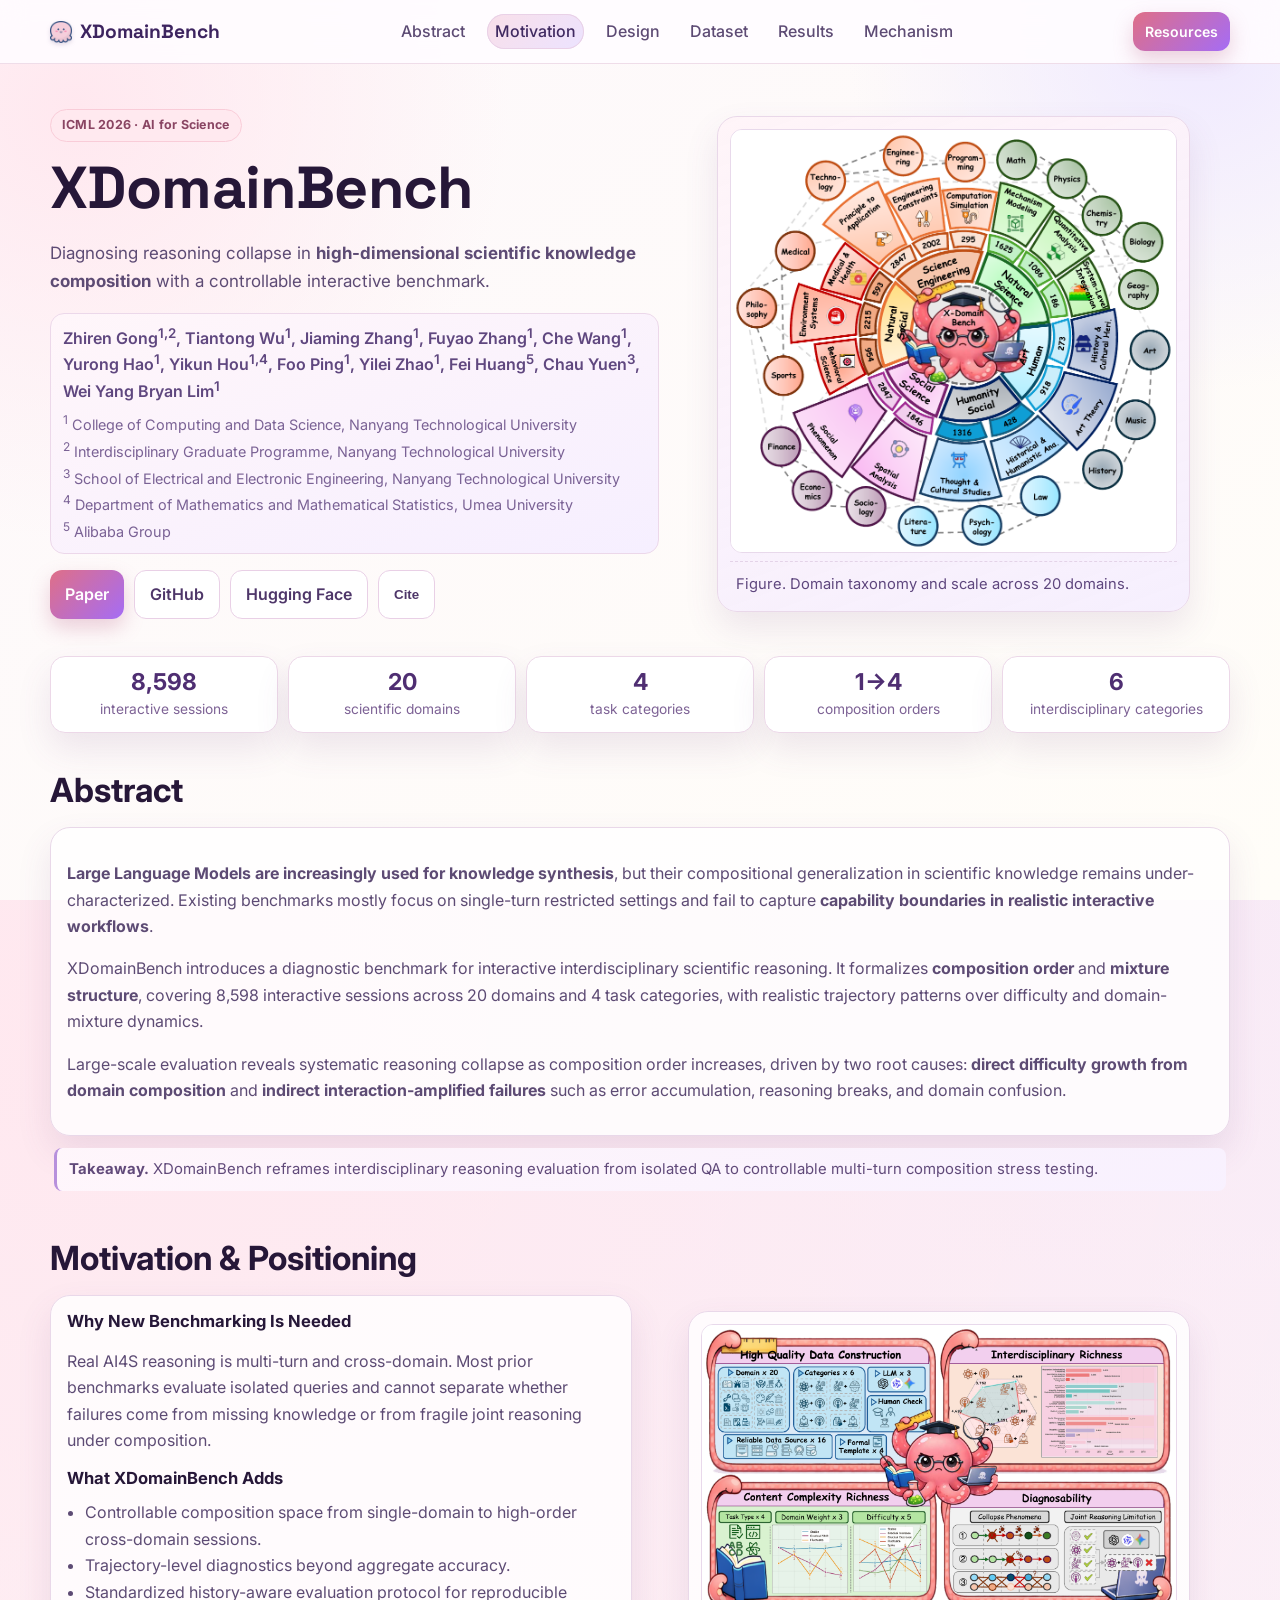
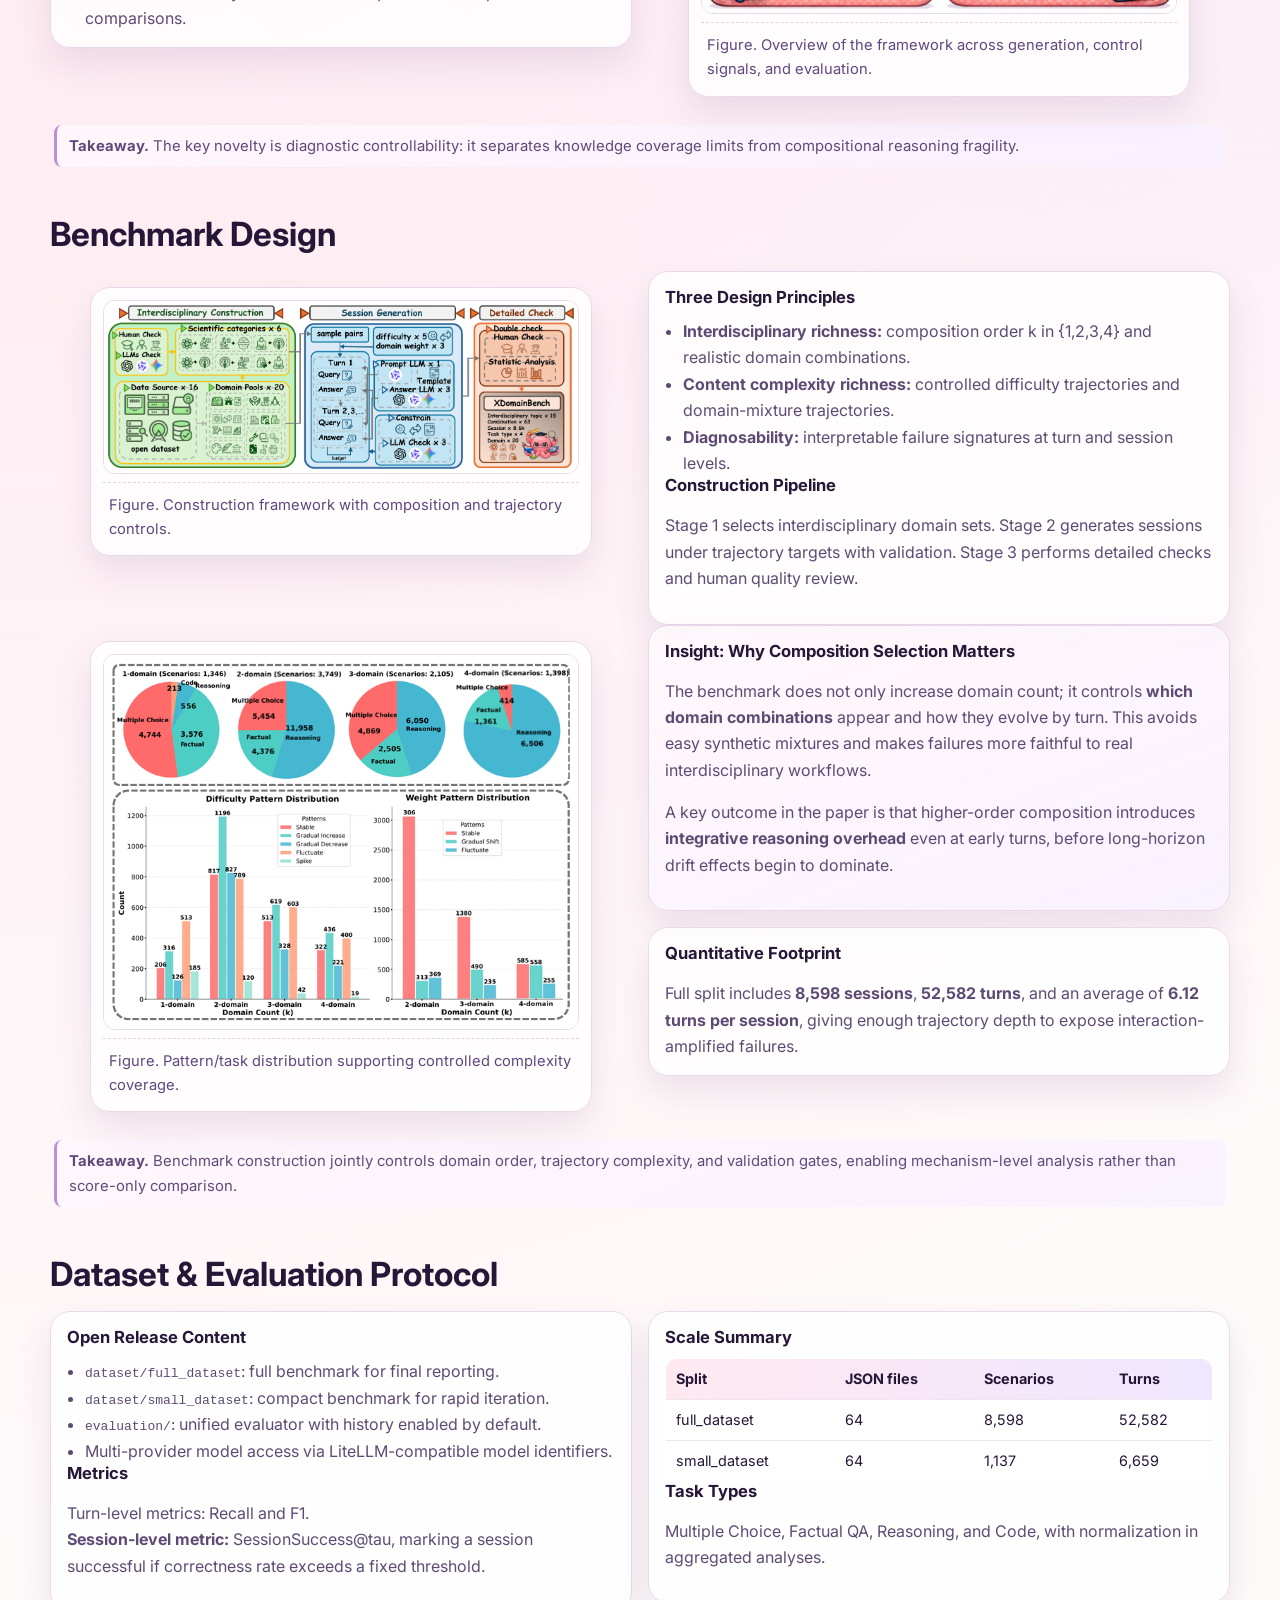
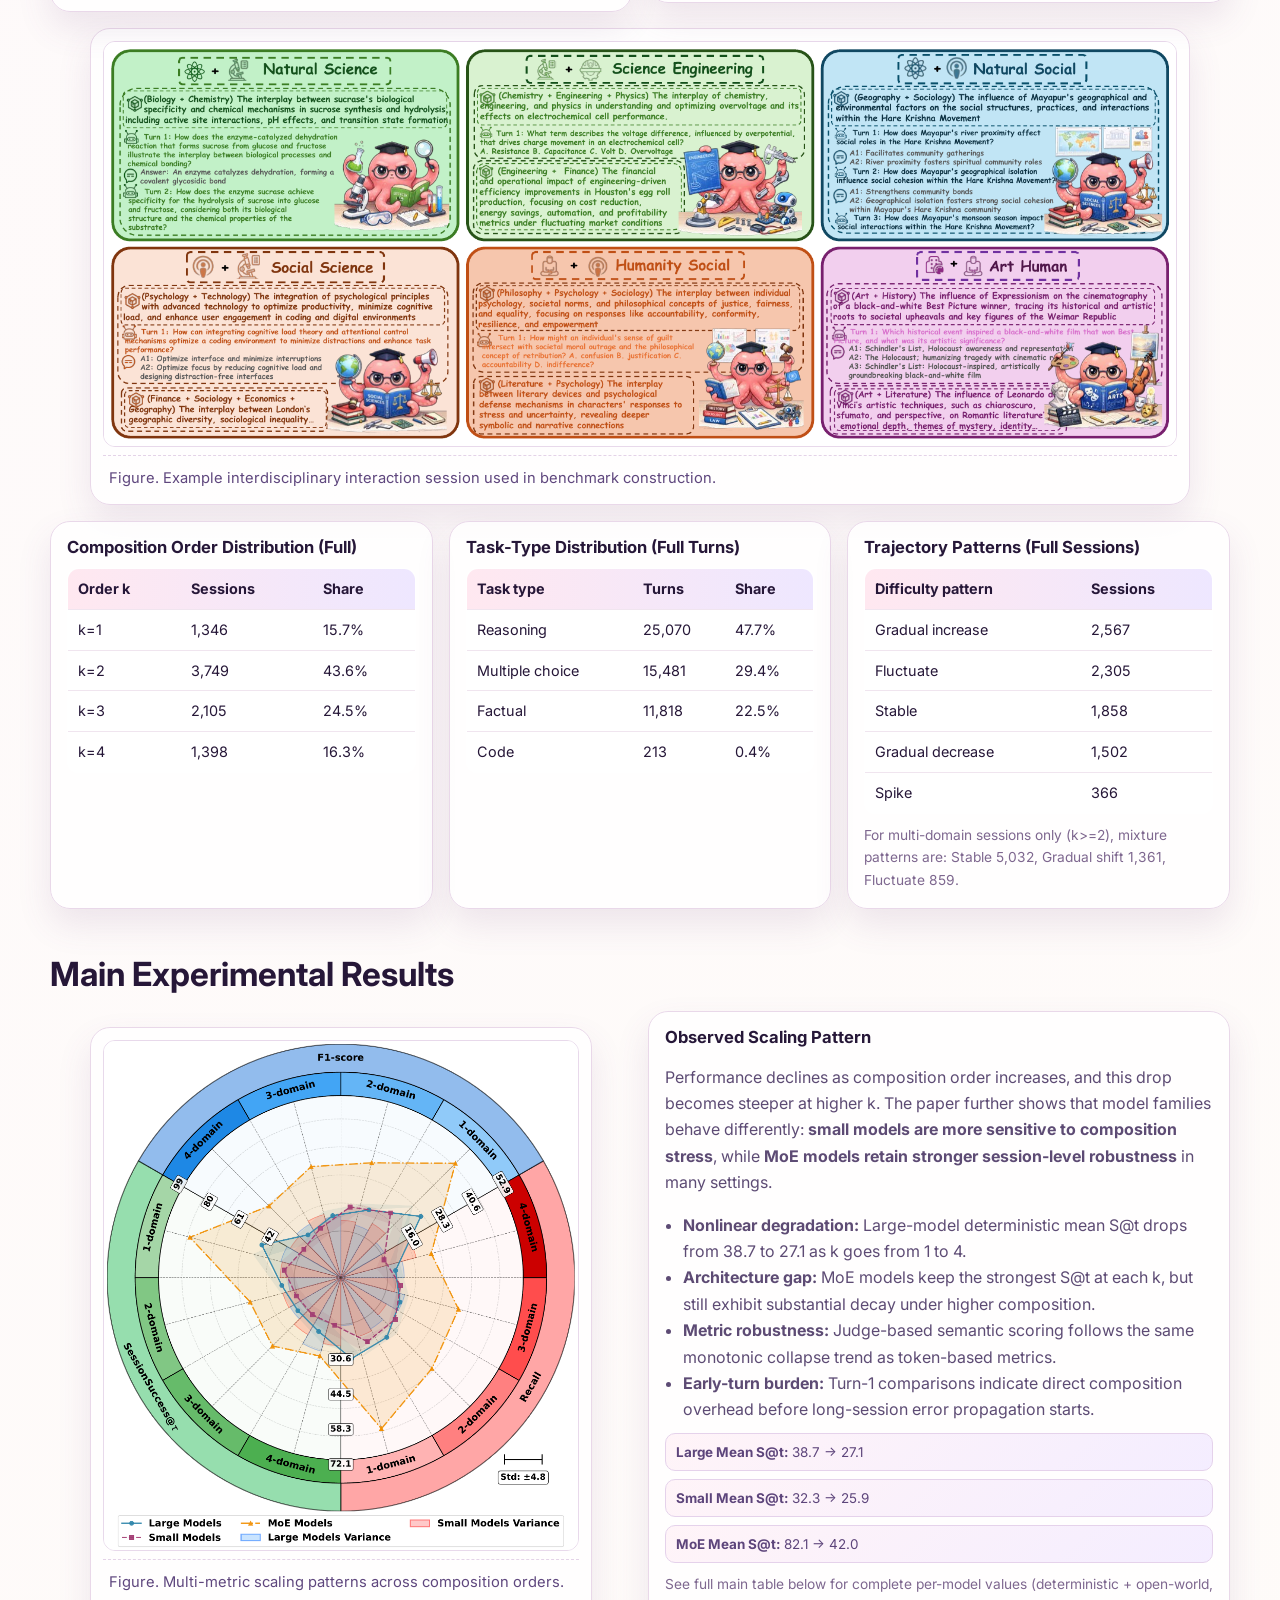
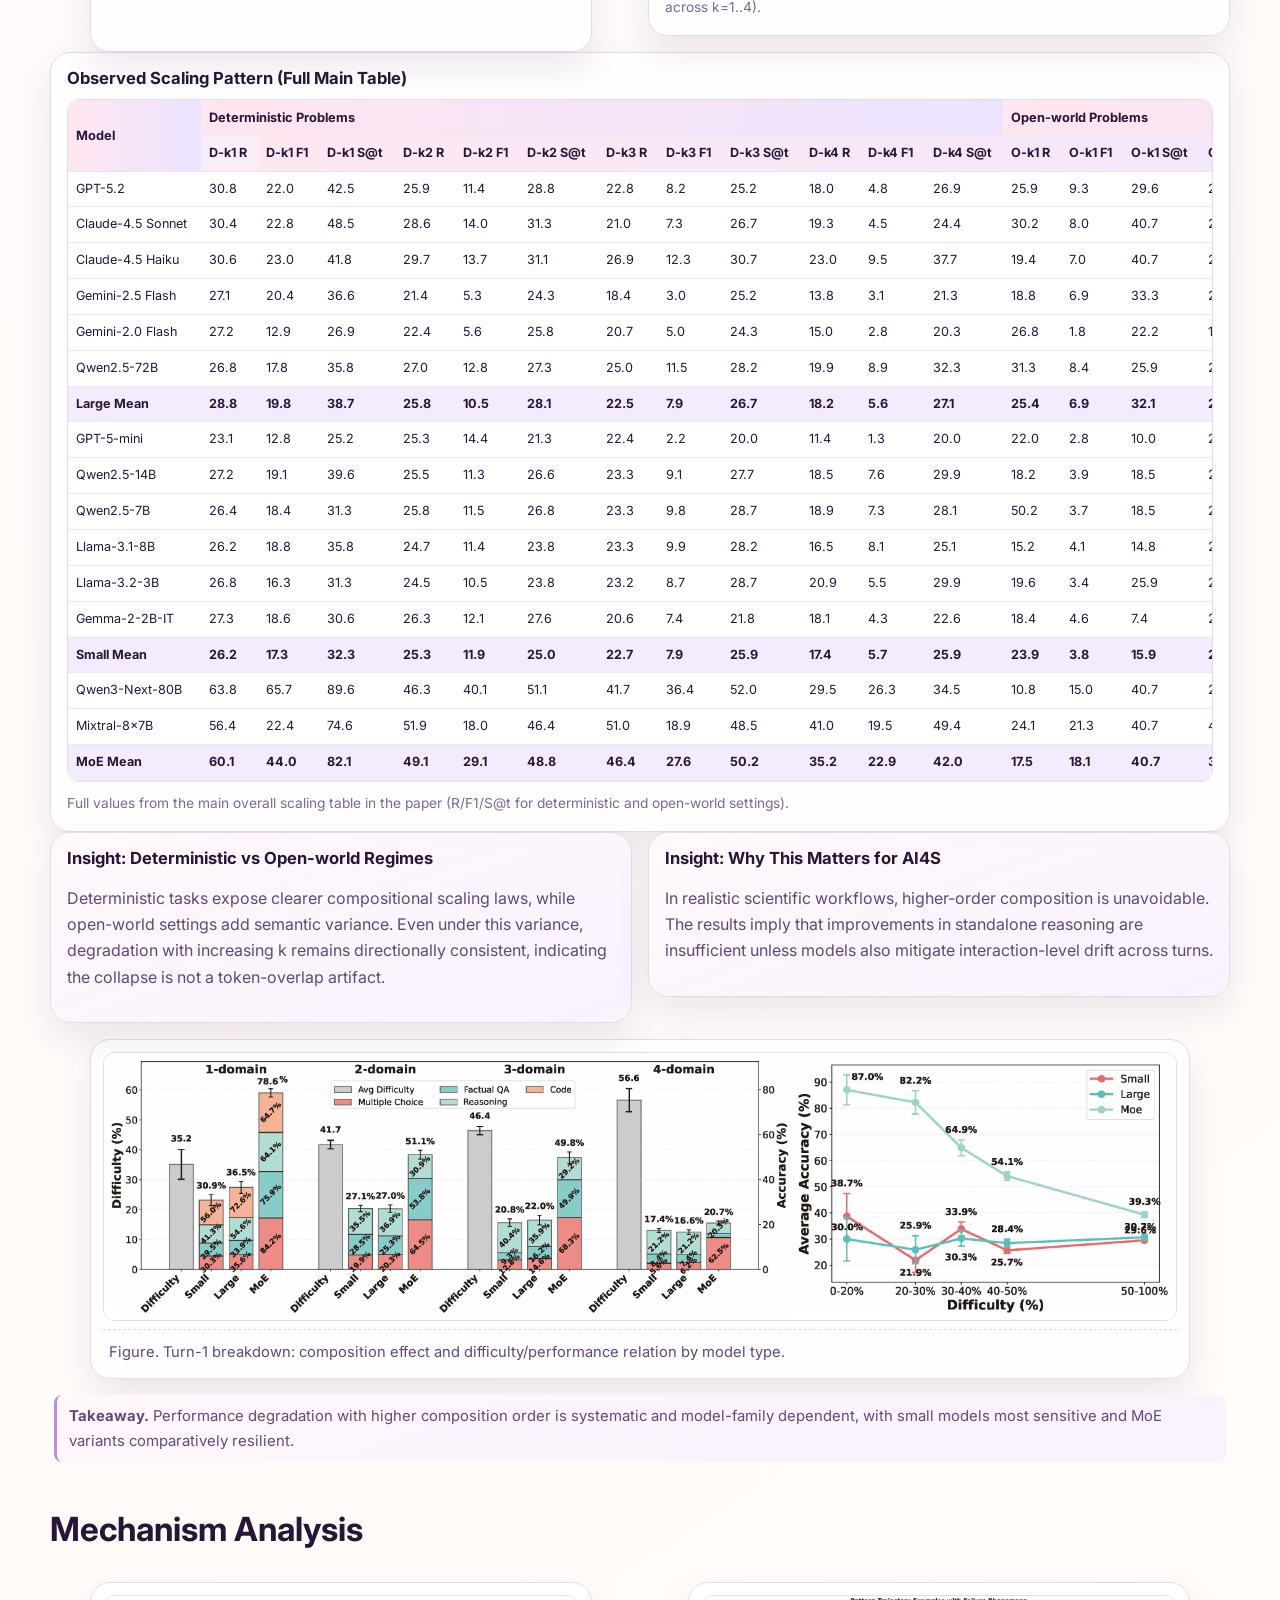
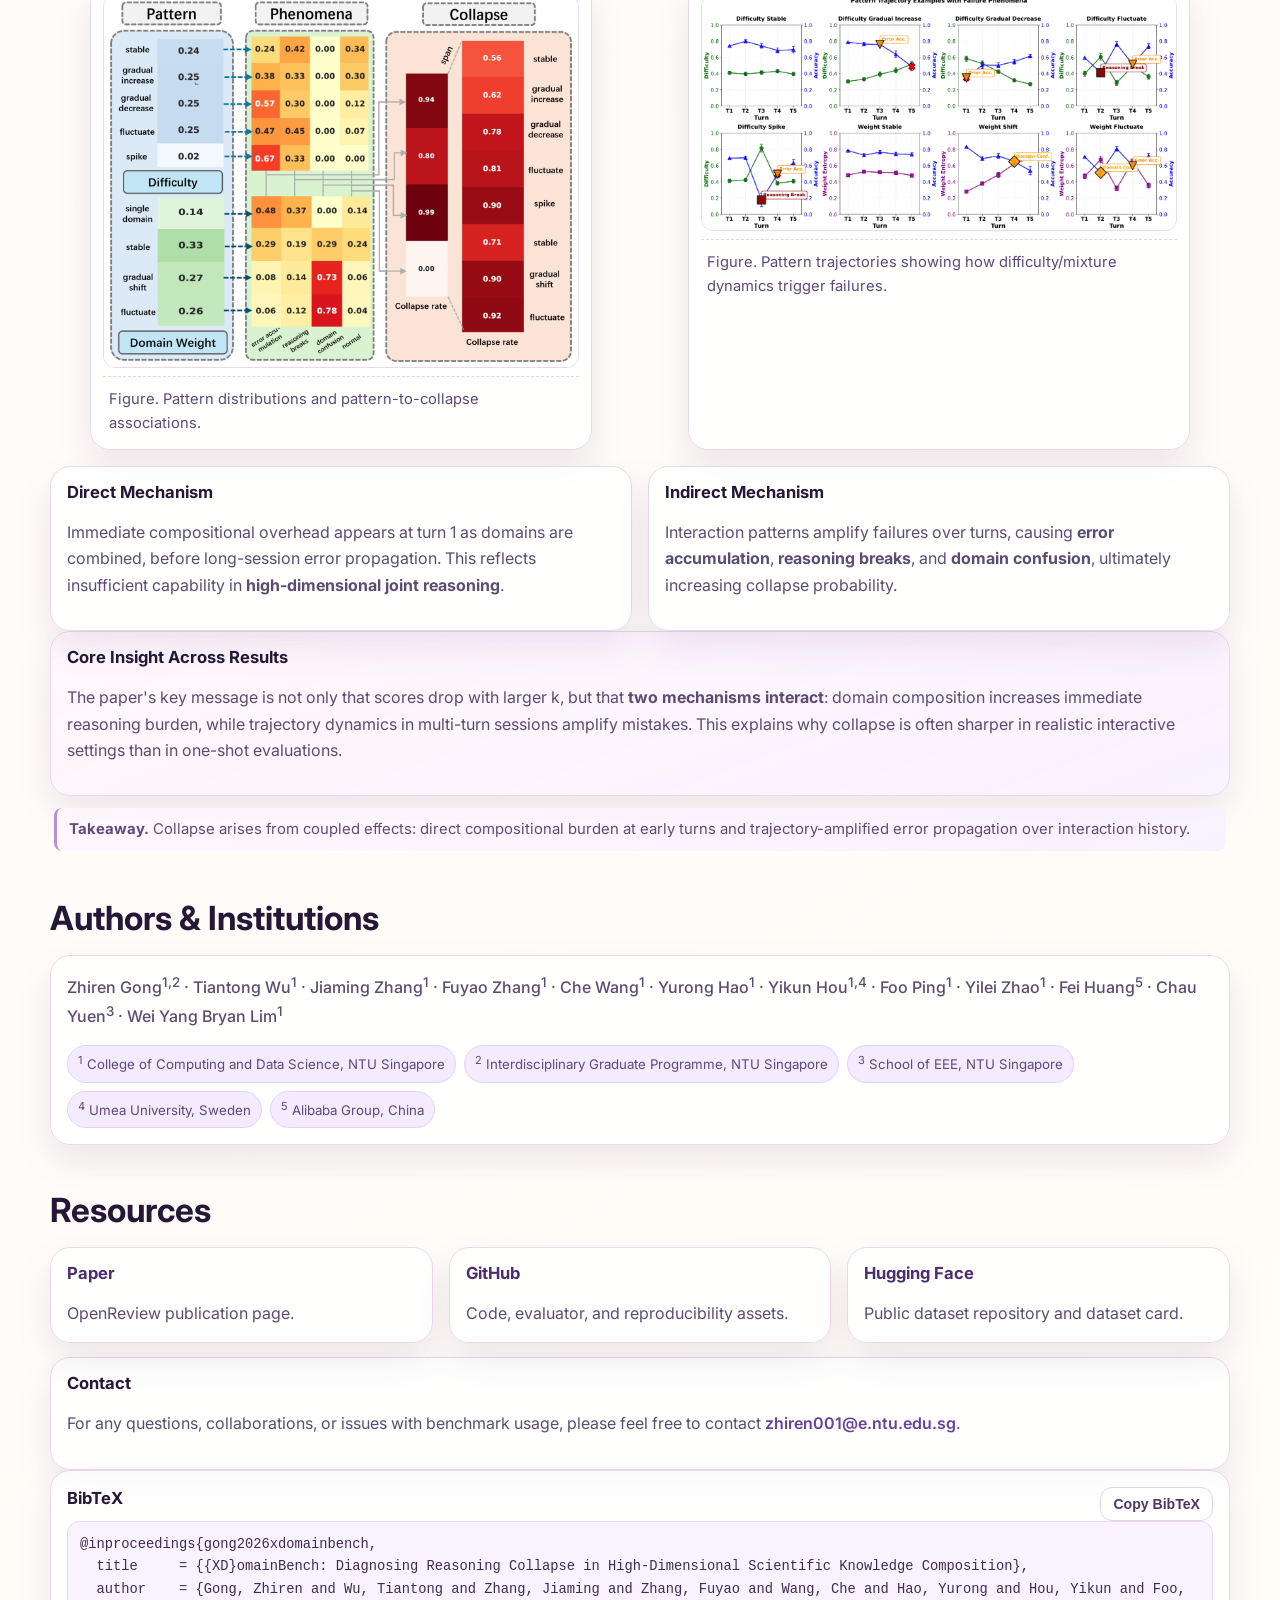
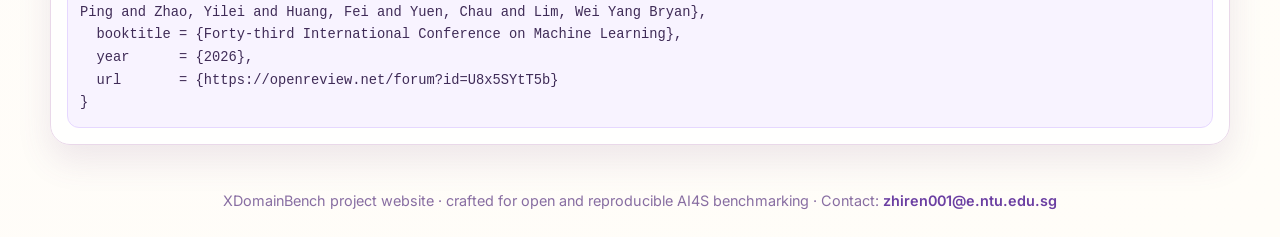
==== index.html @ fd608fe7 "Initial website release" ====
<!doctype html>
<html lang="en">
<head>
  <meta charset="utf-8">
  <meta name="viewport" content="width=device-width, initial-scale=1">
  <title>XDomainBench | ICML 2026 Project</title>
  <meta name="description" content="XDomainBench project website: abstract, benchmark design, dataset, experiments, and mechanism analysis.">
  <link rel="preconnect" href="https://fonts.googleapis.com">
  <link rel="preconnect" href="https://fonts.gstatic.com" crossorigin>
  <link href="https://fonts.googleapis.com/css2?family=Inter:wght@400;500;600;700;800&family=Space+Grotesk:wght@500;600;700&display=swap" rel="stylesheet">
  <link rel="stylesheet" href="./styles.css">
</head>
<body>
  <header class="topbar">
    <div class="container nav">
      <a class="logo" href="#top">
        <img class="logo-icon" src="./assets/章鱼.png" alt="XDomainBench logo">
        <span>XDomainBench</span>
      </a>
      <nav>
        <a href="#abstract">Abstract</a>
        <a href="#motivation">Motivation</a>
        <a href="#design">Design</a>
        <a href="#dataset">Dataset</a>
        <a href="#results">Results</a>
        <a href="#mechanism">Mechanism</a>
      </nav>
      <a class="btn btn-sm" href="#resources">Resources</a>
    </div>
  </header>

  <main id="top">
    <section class="hero container">
      <div class="hero-text">
        <p class="pill">ICML 2026 · AI for Science</p>
        <h1>XDomainBench</h1>
        <p class="subtitle">
          Diagnosing reasoning collapse in <strong>high-dimensional scientific knowledge composition</strong> with a
          controllable interactive benchmark.
        </p>
        <div class="author-hero">
          <p class="author-hero-names">
            Zhiren Gong<sup>1,2</sup>, Tiantong Wu<sup>1</sup>, Jiaming Zhang<sup>1</sup>, Fuyao Zhang<sup>1</sup>, Che Wang<sup>1</sup>, Yurong Hao<sup>1</sup>, Yikun Hou<sup>1,4</sup>,
            Foo Ping<sup>1</sup>, Yilei Zhao<sup>1</sup>, Fei Huang<sup>5</sup>, Chau Yuen<sup>3</sup>, Wei Yang Bryan Lim<sup>1</sup>
          </p>
          <p class="author-hero-affils">
            <span><sup>1</sup> College of Computing and Data Science, Nanyang Technological University</span>
            <span><sup>2</sup> Interdisciplinary Graduate Programme, Nanyang Technological University</span>
            <span><sup>3</sup> School of Electrical and Electronic Engineering, Nanyang Technological University</span>
            <span><sup>4</sup> Department of Mathematics and Mathematical Statistics, Umea University</span>
            <span><sup>5</sup> Alibaba Group</span>
          </p>
        </div>
        <div class="cta">
          <a class="btn" href="https://openreview.net/forum?id=U8x5SYtT5b" target="_blank" rel="noreferrer">Paper</a>
          <a class="btn btn-soft" href="https://github.com/GongZhiren/XDomainBench" target="_blank" rel="noreferrer">GitHub</a>
          <a class="btn btn-soft" href="https://huggingface.co/datasets/ZHIREN001/XDomainBench" target="_blank" rel="noreferrer">Hugging Face</a>
          <button id="copyCiteHero" class="btn btn-soft" type="button">Cite</button>
        </div>
      </div>
      <figure class="hero-visual card figure-card">
        <img src="./assets/indexed/XDomainBench.png" alt="Domain taxonomy and benchmark scale" data-full="./assets/indexed/XDomainBench.png" loading="eager">
        <figcaption>Figure. Domain taxonomy and scale across 20 domains.</figcaption>
      </figure>
    </section>

    <section class="container metric-strip">
      <article><h3>8,598</h3><p>interactive sessions</p></article>
      <article><h3>20</h3><p>scientific domains</p></article>
      <article><h3>4</h3><p>task categories</p></article>
      <article><h3>1→4</h3><p>composition orders</p></article>
      <article><h3>6</h3><p>interdisciplinary categories</p></article>
    </section>

    <section id="abstract" class="container section">
      <h2>Abstract</h2>
      <article class="card">
        <p>
          <strong>Large Language Models are increasingly used for knowledge synthesis</strong>, but their compositional generalization in
          scientific knowledge remains under-characterized. Existing benchmarks mostly focus on single-turn restricted settings
          and fail to capture <strong>capability boundaries in realistic interactive workflows</strong>.
        </p>
        <p>
          XDomainBench introduces a diagnostic benchmark for interactive interdisciplinary scientific reasoning. It formalizes
          <strong>composition order</strong> and <strong>mixture structure</strong>, covering 8,598 interactive sessions across 20 domains and 4 task categories,
          with realistic trajectory patterns over difficulty and domain-mixture dynamics.
        </p>
        <p>
          Large-scale evaluation reveals systematic reasoning collapse as composition order increases, driven by two root causes:
          <strong>direct difficulty growth from domain composition</strong> and <strong>indirect interaction-amplified failures</strong> such as error accumulation,
          reasoning breaks, and domain confusion.
        </p>
      </article>
      <p class="takeaway"><strong>Takeaway.</strong> XDomainBench reframes interdisciplinary reasoning evaluation from isolated QA to controllable multi-turn composition stress testing.</p>
    </section>

    <section id="motivation" class="container section">
      <h2>Motivation & Positioning</h2>
      <div class="story-grid">
        <article class="card">
          <h3>Why New Benchmarking Is Needed</h3>
          <p>
            Real AI4S reasoning is multi-turn and cross-domain. Most prior benchmarks evaluate isolated queries and cannot
            separate whether failures come from missing knowledge or from fragile joint reasoning under composition.
          </p>
          <h3>What XDomainBench Adds</h3>
          <ul>
            <li>Controllable composition space from single-domain to high-order cross-domain sessions.</li>
            <li>Trajectory-level diagnostics beyond aggregate accuracy.</li>
            <li>Standardized history-aware evaluation protocol for reproducible comparisons.</li>
          </ul>
        </article>
        <figure class="card figure-card">
          <img src="./assets/indexed/overview.png" alt="Overview of the XDomainBench framework" data-full="./assets/indexed/overview.png" loading="lazy">
          <figcaption>Figure. Overview of the framework across generation, control signals, and evaluation.</figcaption>
        </figure>
      </div>
      <p class="takeaway"><strong>Takeaway.</strong> The key novelty is diagnostic controllability: it separates knowledge coverage limits from compositional reasoning fragility.</p>
    </section>

    <section id="design" class="container section">
      <h2>Benchmark Design</h2>
      <div class="story-grid">
        <figure class="card figure-card">
          <img src="./assets/indexed/bench_design.png" alt="Design framework of XDomainBench" data-full="./assets/indexed/bench_design.png" loading="lazy">
          <figcaption>Figure. Construction framework with composition and trajectory controls.</figcaption>
        </figure>
        <article class="card">
          <h3>Three Design Principles</h3>
          <ul>
            <li><strong>Interdisciplinary richness:</strong> composition order k in {1,2,3,4} and realistic domain combinations.</li>
            <li><strong>Content complexity richness:</strong> controlled difficulty trajectories and domain-mixture trajectories.</li>
            <li><strong>Diagnosability:</strong> interpretable failure signatures at turn and session levels.</li>
          </ul>
          <h3>Construction Pipeline</h3>
          <p>
            Stage 1 selects interdisciplinary domain sets. Stage 2 generates sessions under trajectory targets with validation.
            Stage 3 performs detailed checks and human quality review.
          </p>
        </article>
      </div>

      <div class="story-grid">
        <figure class="card figure-card">
          <img src="./assets/indexed/distribution.png" alt="Distribution of patterns and task types" data-full="./assets/indexed/distribution.png" loading="lazy">
          <figcaption>Figure. Pattern/task distribution supporting controlled complexity coverage.</figcaption>
        </figure>
        <div class="stack-col">
          <article class="card insight-card">
            <h3>Insight: Why Composition Selection Matters</h3>
            <p>
              The benchmark does not only increase domain count; it controls <strong>which domain combinations</strong> appear and how they evolve by turn.
              This avoids easy synthetic mixtures and makes failures more faithful to real interdisciplinary workflows.
            </p>
            <p>
              A key outcome in the paper is that higher-order composition introduces <strong>integrative reasoning overhead</strong> even at early turns,
              before long-horizon drift effects begin to dominate.
            </p>
          </article>
          <article class="card compact-insight">
            <h3>Quantitative Footprint</h3>
            <p>
              Full split includes <strong>8,598 sessions</strong>, <strong>52,582 turns</strong>, and an average of <strong>6.12 turns per session</strong>,
              giving enough trajectory depth to expose interaction-amplified failures.
            </p>
          </article>
        </div>
      </div>
      <p class="takeaway"><strong>Takeaway.</strong> Benchmark construction jointly controls domain order, trajectory complexity, and validation gates, enabling mechanism-level analysis rather than score-only comparison.</p>
    </section>

    <section id="dataset" class="container section">
      <h2>Dataset & Evaluation Protocol</h2>
      <div class="grid2">
        <article class="card">
          <h3>Open Release Content</h3>
          <ul>
            <li><code>dataset/full_dataset</code>: full benchmark for final reporting.</li>
            <li><code>dataset/small_dataset</code>: compact benchmark for rapid iteration.</li>
            <li><code>evaluation/</code>: unified evaluator with history enabled by default.</li>
            <li>Multi-provider model access via LiteLLM-compatible model identifiers.</li>
          </ul>
          <h3>Metrics</h3>
          <p>
            Turn-level metrics: Recall and F1.<br>
            <strong>Session-level metric:</strong> SessionSuccess@tau, marking a session successful if
            correctness rate exceeds a fixed threshold.
          </p>
        </article>
        <article class="card">
          <h3>Scale Summary</h3>
          <table>
            <thead>
              <tr><th>Split</th><th>JSON files</th><th>Scenarios</th><th>Turns</th></tr>
            </thead>
            <tbody>
              <tr><td>full_dataset</td><td>64</td><td>8,598</td><td>52,582</td></tr>
              <tr><td>small_dataset</td><td>64</td><td>1,137</td><td>6,659</td></tr>
            </tbody>
          </table>
          <h3>Task Types</h3>
          <p>Multiple Choice, Factual QA, Reasoning, and Code, with normalization in aggregated analyses.</p>
        </article>
      </div>

      <figure class="card figure-card figure-wide">
        <img src="./assets/indexed/example.png" alt="Example multi-turn session" data-full="./assets/indexed/example.png" loading="lazy">
        <figcaption>Figure. Example interdisciplinary interaction session used in benchmark construction.</figcaption>
      </figure>

      <div class="grid3 dataset-stats-grid">
        <article class="card">
          <h3>Composition Order Distribution (Full)</h3>
          <table>
            <thead><tr><th>Order k</th><th>Sessions</th><th>Share</th></tr></thead>
            <tbody>
              <tr><td>k=1</td><td>1,346</td><td>15.7%</td></tr>
              <tr><td>k=2</td><td>3,749</td><td>43.6%</td></tr>
              <tr><td>k=3</td><td>2,105</td><td>24.5%</td></tr>
              <tr><td>k=4</td><td>1,398</td><td>16.3%</td></tr>
            </tbody>
          </table>
        </article>

        <article class="card">
          <h3>Task-Type Distribution (Full Turns)</h3>
          <table>
            <thead><tr><th>Task type</th><th>Turns</th><th>Share</th></tr></thead>
            <tbody>
              <tr><td>Reasoning</td><td>25,070</td><td>47.7%</td></tr>
              <tr><td>Multiple choice</td><td>15,481</td><td>29.4%</td></tr>
              <tr><td>Factual</td><td>11,818</td><td>22.5%</td></tr>
              <tr><td>Code</td><td>213</td><td>0.4%</td></tr>
            </tbody>
          </table>
        </article>

        <article class="card">
          <h3>Trajectory Patterns (Full Sessions)</h3>
          <table>
            <thead><tr><th>Difficulty pattern</th><th>Sessions</th></tr></thead>
            <tbody>
              <tr><td>Gradual increase</td><td>2,567</td></tr>
              <tr><td>Fluctuate</td><td>2,305</td></tr>
              <tr><td>Stable</td><td>1,858</td></tr>
              <tr><td>Gradual decrease</td><td>1,502</td></tr>
              <tr><td>Spike</td><td>366</td></tr>
            </tbody>
          </table>
          <p class="note">For multi-domain sessions only (k>=2), mixture patterns are: Stable 5,032, Gradual shift 1,361, Fluctuate 859.</p>
        </article>
      </div>
    </section>

    <section id="results" class="container section">
      <h2>Main Experimental Results</h2>
      <div class="grid2 results-top">
        <figure class="card figure-card figure-compact">
          <img src="./assets/indexed/radar_scaling.png" alt="Multi-metric scaling across composition orders" data-full="./assets/indexed/radar_scaling.png" loading="lazy">
          <figcaption>Figure. Multi-metric scaling patterns across composition orders.</figcaption>
        </figure>
        <article class="card">
          <h3>Observed Scaling Pattern</h3>
          <p>
            Performance declines as composition order increases, and this drop becomes steeper at higher k.
            The paper further shows that model families behave differently: <strong>small models are more sensitive to composition stress</strong>,
            while <strong>MoE models retain stronger session-level robustness</strong> in many settings.
          </p>
          <ul>
            <li><strong>Nonlinear degradation:</strong> Large-model deterministic mean S@t drops from 38.7 to 27.1 as k goes from 1 to 4.</li>
            <li><strong>Architecture gap:</strong> MoE models keep the strongest S@t at each k, but still exhibit substantial decay under higher composition.</li>
            <li><strong>Metric robustness:</strong> Judge-based semantic scoring follows the same monotonic collapse trend as token-based metrics.</li>
            <li><strong>Early-turn burden:</strong> Turn-1 comparisons indicate direct composition overhead before long-session error propagation starts.</li>
          </ul>
          <div class="insight-band">
            <span><strong>Large Mean S@t:</strong> 38.7 → 27.1</span>
            <span><strong>Small Mean S@t:</strong> 32.3 → 25.9</span>
            <span><strong>MoE Mean S@t:</strong> 82.1 → 42.0</span>
          </div>
          <p class="note">See full main table below for complete per-model values (deterministic + open-world, across k=1..4).</p>
        </article>
      </div>

      <article class="card full-width-table-card">
        <h3>Observed Scaling Pattern (Full Main Table)</h3>
        <div class="table-scroll">
          <table class="wide-table">
            <thead>
              <tr>
                <th rowspan="2">Model</th>
                <th colspan="12">Deterministic Problems</th>
                <th colspan="12">Open-world Problems</th>
              </tr>
              <tr>
                <th>D-k1 R</th><th>D-k1 F1</th><th>D-k1 S@t</th>
                <th>D-k2 R</th><th>D-k2 F1</th><th>D-k2 S@t</th>
                <th>D-k3 R</th><th>D-k3 F1</th><th>D-k3 S@t</th>
                <th>D-k4 R</th><th>D-k4 F1</th><th>D-k4 S@t</th>
                <th>O-k1 R</th><th>O-k1 F1</th><th>O-k1 S@t</th>
                <th>O-k2 R</th><th>O-k2 F1</th><th>O-k2 S@t</th>
                <th>O-k3 R</th><th>O-k3 F1</th><th>O-k3 S@t</th>
                <th>O-k4 R</th><th>O-k4 F1</th><th>O-k4 S@t</th>
              </tr>
            </thead>
            <tbody>
              <tr><td>GPT-5.2</td><td>30.8</td><td>22.0</td><td>42.5</td><td>25.9</td><td>11.4</td><td>28.8</td><td>22.8</td><td>8.2</td><td>25.2</td><td>18.0</td><td>4.8</td><td>26.9</td><td>25.9</td><td>9.3</td><td>29.6</td><td>21.7</td><td>7.0</td><td>28.2</td><td>28.0</td><td>5.8</td><td>21.4</td><td>13.0</td><td>5.8</td><td>35.3</td></tr>
              <tr><td>Claude-4.5 Sonnet</td><td>30.4</td><td>22.8</td><td>48.5</td><td>28.6</td><td>14.0</td><td>31.3</td><td>21.0</td><td>7.3</td><td>26.7</td><td>19.3</td><td>4.5</td><td>24.4</td><td>30.2</td><td>8.0</td><td>40.7</td><td>23.4</td><td>10.3</td><td>21.4</td><td>13.5</td><td>5.5</td><td>21.4</td><td>13.3</td><td>4.0</td><td>14.7</td></tr>
              <tr><td>Claude-4.5 Haiku</td><td>30.6</td><td>23.0</td><td>41.8</td><td>29.7</td><td>13.7</td><td>31.1</td><td>26.9</td><td>12.3</td><td>30.7</td><td>23.0</td><td>9.5</td><td>37.7</td><td>19.4</td><td>7.0</td><td>40.7</td><td>22.4</td><td>11.0</td><td>21.4</td><td>32.6</td><td>13.8</td><td>23.2</td><td>19.1</td><td>11.5</td><td>35.3</td></tr>
              <tr><td>Gemini-2.5 Flash</td><td>27.1</td><td>20.4</td><td>36.6</td><td>21.4</td><td>5.3</td><td>24.3</td><td>18.4</td><td>3.0</td><td>25.2</td><td>13.8</td><td>3.1</td><td>21.3</td><td>18.8</td><td>6.9</td><td>33.3</td><td>22.1</td><td>4.1</td><td>34.2</td><td>13.5</td><td>3.3</td><td>21.4</td><td>12.4</td><td>3.7</td><td>34.5</td></tr>
              <tr><td>Gemini-2.0 Flash</td><td>27.2</td><td>12.9</td><td>26.9</td><td>22.4</td><td>5.6</td><td>25.8</td><td>20.7</td><td>5.0</td><td>24.3</td><td>15.0</td><td>2.8</td><td>20.3</td><td>26.8</td><td>1.8</td><td>22.2</td><td>16.2</td><td>2.8</td><td>24.8</td><td>12.6</td><td>4.6</td><td>16.1</td><td>11.9</td><td>2.3</td><td>15.4</td></tr>
              <tr><td>Qwen2.5-72B</td><td>26.8</td><td>17.8</td><td>35.8</td><td>27.0</td><td>12.8</td><td>27.3</td><td>25.0</td><td>11.5</td><td>28.2</td><td>19.9</td><td>8.9</td><td>32.3</td><td>31.3</td><td>8.4</td><td>25.9</td><td>21.9</td><td>11.2</td><td>20.5</td><td>16.1</td><td>10.2</td><td>21.4</td><td>13.2</td><td>10.3</td><td>32.4</td></tr>
              <tr class="mean-row"><td>Large Mean</td><td>28.8</td><td>19.8</td><td>38.7</td><td>25.8</td><td>10.5</td><td>28.1</td><td>22.5</td><td>7.9</td><td>26.7</td><td>18.2</td><td>5.6</td><td>27.1</td><td>25.4</td><td>6.9</td><td>32.1</td><td>21.3</td><td>7.7</td><td>25.1</td><td>19.4</td><td>7.2</td><td>20.8</td><td>13.8</td><td>6.3</td><td>27.9</td></tr>
              <tr><td>GPT-5-mini</td><td>23.1</td><td>12.8</td><td>25.2</td><td>25.3</td><td>14.4</td><td>21.3</td><td>22.4</td><td>2.2</td><td>20.0</td><td>11.4</td><td>1.3</td><td>20.0</td><td>22.0</td><td>2.8</td><td>10.0</td><td>23.1</td><td>3.4</td><td>20.0</td><td>3.2</td><td>3.3</td><td>10.0</td><td>3.2</td><td>3.3</td><td>10.0</td></tr>
              <tr><td>Qwen2.5-14B</td><td>27.2</td><td>19.1</td><td>39.6</td><td>25.5</td><td>11.3</td><td>26.6</td><td>23.3</td><td>9.1</td><td>27.7</td><td>18.5</td><td>7.6</td><td>29.9</td><td>18.2</td><td>3.9</td><td>18.5</td><td>27.1</td><td>10.4</td><td>25.6</td><td>28.1</td><td>9.3</td><td>10.7</td><td>11.6</td><td>7.5</td><td>20.6</td></tr>
              <tr><td>Qwen2.5-7B</td><td>26.4</td><td>18.4</td><td>31.3</td><td>25.8</td><td>11.5</td><td>26.8</td><td>23.3</td><td>9.8</td><td>28.7</td><td>18.9</td><td>7.3</td><td>28.1</td><td>50.2</td><td>3.7</td><td>18.5</td><td>22.6</td><td>8.6</td><td>23.9</td><td>11.1</td><td>7.6</td><td>8.9</td><td>14.5</td><td>6.8</td><td>17.6</td></tr>
              <tr><td>Llama-3.1-8B</td><td>26.2</td><td>18.8</td><td>35.8</td><td>24.7</td><td>11.4</td><td>23.8</td><td>23.3</td><td>9.9</td><td>28.2</td><td>16.5</td><td>8.1</td><td>25.1</td><td>15.2</td><td>4.1</td><td>14.8</td><td>23.9</td><td>9.8</td><td>29.9</td><td>28.9</td><td>10.3</td><td>17.9</td><td>19.0</td><td>7.9</td><td>29.4</td></tr>
              <tr><td>Llama-3.2-3B</td><td>26.8</td><td>16.3</td><td>31.3</td><td>24.5</td><td>10.5</td><td>23.8</td><td>23.2</td><td>8.7</td><td>28.7</td><td>20.9</td><td>5.5</td><td>29.9</td><td>19.6</td><td>3.4</td><td>25.9</td><td>22.8</td><td>8.9</td><td>25.6</td><td>47.1</td><td>6.9</td><td>23.2</td><td>14.3</td><td>5.1</td><td>26.5</td></tr>
              <tr><td>Gemma-2-2B-IT</td><td>27.3</td><td>18.6</td><td>30.6</td><td>26.3</td><td>12.1</td><td>27.6</td><td>20.6</td><td>7.4</td><td>21.8</td><td>18.1</td><td>4.3</td><td>22.6</td><td>18.4</td><td>4.6</td><td>7.4</td><td>20.7</td><td>8.5</td><td>18.8</td><td>45.0</td><td>7.4</td><td>17.9</td><td>9.5</td><td>2.8</td><td>17.6</td></tr>
              <tr class="mean-row"><td>Small Mean</td><td>26.2</td><td>17.3</td><td>32.3</td><td>25.3</td><td>11.9</td><td>25.0</td><td>22.7</td><td>7.9</td><td>25.9</td><td>17.4</td><td>5.7</td><td>25.9</td><td>23.9</td><td>3.8</td><td>15.9</td><td>23.4</td><td>8.3</td><td>24.0</td><td>27.2</td><td>7.5</td><td>14.8</td><td>12.0</td><td>5.6</td><td>20.3</td></tr>
              <tr><td>Qwen3-Next-80B</td><td>63.8</td><td>65.7</td><td>89.6</td><td>46.3</td><td>40.1</td><td>51.1</td><td>41.7</td><td>36.4</td><td>52.0</td><td>29.5</td><td>26.3</td><td>34.5</td><td>10.8</td><td>15.0</td><td>40.7</td><td>29.8</td><td>27.9</td><td>28.2</td><td>26.3</td><td>23.9</td><td>46.4</td><td>25.7</td><td>24.1</td><td>41.2</td></tr>
              <tr><td>Mixtral-8x7B</td><td>56.4</td><td>22.4</td><td>74.6</td><td>51.9</td><td>18.0</td><td>46.4</td><td>51.0</td><td>18.9</td><td>48.5</td><td>41.0</td><td>19.5</td><td>49.4</td><td>24.1</td><td>21.3</td><td>40.7</td><td>41.9</td><td>25.7</td><td>35.9</td><td>42.0</td><td>25.5</td><td>53.6</td><td>39.9</td><td>23.7</td><td>55.9</td></tr>
              <tr class="mean-row"><td>MoE Mean</td><td>60.1</td><td>44.0</td><td>82.1</td><td>49.1</td><td>29.1</td><td>48.8</td><td>46.4</td><td>27.6</td><td>50.2</td><td>35.2</td><td>22.9</td><td>42.0</td><td>17.5</td><td>18.1</td><td>40.7</td><td>35.9</td><td>26.8</td><td>32.0</td><td>34.1</td><td>24.7</td><td>50.0</td><td>32.8</td><td>23.9</td><td>48.5</td></tr>
            </tbody>
          </table>
        </div>
        <p class="note">Full values from the main overall scaling table in the paper (R/F1/S@t for deterministic and open-world settings).</p>
      </article>

      <div class="grid2">
        <article class="card insight-card">
          <h3>Insight: Deterministic vs Open-world Regimes</h3>
          <p>
            Deterministic tasks expose clearer compositional scaling laws, while open-world settings add semantic variance.
            Even under this variance, degradation with increasing k remains directionally consistent, indicating the collapse is
            not a token-overlap artifact.
          </p>
        </article>
        <article class="card insight-card">
          <h3>Insight: Why This Matters for AI4S</h3>
          <p>
            In realistic scientific workflows, higher-order composition is unavoidable. The results imply that improvements in
            standalone reasoning are insufficient unless models also mitigate interaction-level drift across turns.
          </p>
        </article>
      </div>

      <figure class="card figure-card figure-wide">
        <img src="./assets/indexed/turn1_barplot1.png" alt="Turn-1 breakdown by composition order and task type" data-full="./assets/indexed/turn1_barplot1.png" loading="lazy">
        <figcaption>Figure. Turn-1 breakdown: composition effect and difficulty/performance relation by model type.</figcaption>
      </figure>
      <p class="takeaway"><strong>Takeaway.</strong> Performance degradation with higher composition order is systematic and model-family dependent, with small models most sensitive and MoE variants comparatively resilient.</p>
    </section>

    <section id="mechanism" class="container section">
      <h2>Mechanism Analysis</h2>
      <div class="story-grid mechanism-pair">
        <figure class="card figure-card mechanism-card" data-mech-group="left">
          <img src="./assets/indexed/mechanism.png" alt="Mechanism summary left" data-full="./assets/indexed/mechanism.png" loading="lazy">
          <figcaption>Figure. Pattern distributions and pattern-to-collapse associations.</figcaption>
        </figure>
        <figure class="card figure-card mechanism-card" data-mech-group="right">
          <img src="./assets/indexed/mechanism_summary_right.png" alt="Mechanism summary right" data-full="./assets/indexed/mechanism_summary_right.png" loading="lazy">
          <figcaption>Figure. Pattern trajectories showing how difficulty/mixture dynamics trigger failures.</figcaption>
        </figure>
      </div>

      <div class="grid2">
        <article class="card">
          <h3>Direct Mechanism</h3>
          <p>
            Immediate compositional overhead appears at turn 1 as domains are combined, before long-session error propagation.
            This reflects insufficient capability in <strong>high-dimensional joint reasoning</strong>.
          </p>
        </article>
        <article class="card">
          <h3>Indirect Mechanism</h3>
          <p>
            Interaction patterns amplify failures over turns, causing <strong>error accumulation</strong>, <strong>reasoning breaks</strong>, and <strong>domain confusion</strong>,
            ultimately increasing collapse probability.
          </p>
        </article>
      </div>

      <article class="card insight-card">
        <h3>Core Insight Across Results</h3>
        <p>
          The paper's key message is not only that scores drop with larger k, but that <strong>two mechanisms interact</strong>:
          domain composition increases immediate reasoning burden, while trajectory dynamics in multi-turn sessions amplify mistakes.
          This explains why collapse is often sharper in realistic interactive settings than in one-shot evaluations.
        </p>
      </article>
      <p class="takeaway"><strong>Takeaway.</strong> Collapse arises from coupled effects: direct compositional burden at early turns and trajectory-amplified error propagation over interaction history.</p>
    </section>

    <section id="authors" class="container section">
      <h2>Authors & Institutions</h2>
      <article class="card">
        <p class="authors">
          Zhiren Gong<sup>1,2</sup> · Tiantong Wu<sup>1</sup> · Jiaming Zhang<sup>1</sup> · Fuyao Zhang<sup>1</sup> · Che Wang<sup>1</sup> · Yurong Hao<sup>1</sup> ·
          Yikun Hou<sup>1,4</sup> · Foo Ping<sup>1</sup> · Yilei Zhao<sup>1</sup> · Fei Huang<sup>5</sup> · Chau Yuen<sup>3</sup> · Wei Yang Bryan Lim<sup>1</sup>
        </p>
        <div class="chips">
          <span><sup>1</sup> College of Computing and Data Science, NTU Singapore</span>
          <span><sup>2</sup> Interdisciplinary Graduate Programme, NTU Singapore</span>
          <span><sup>3</sup> School of EEE, NTU Singapore</span>
          <span><sup>4</sup> Umea University, Sweden</span>
          <span><sup>5</sup> Alibaba Group, China</span>
        </div>
      </article>
    </section>

    <section id="resources" class="container section">
      <h2>Resources</h2>
      <div class="grid3">
        <a class="card resource" href="https://openreview.net/forum?id=U8x5SYtT5b" target="_blank" rel="noreferrer">
          <h3>Paper</h3><p>OpenReview publication page.</p>
        </a>
        <a class="card resource" href="https://github.com/GongZhiren/XDomainBench" target="_blank" rel="noreferrer">
          <h3>GitHub</h3><p>Code, evaluator, and reproducibility assets.</p>
        </a>
        <a class="card resource" href="https://huggingface.co/datasets/ZHIREN001/XDomainBench" target="_blank" rel="noreferrer">
          <h3>Hugging Face</h3><p>Public dataset repository and dataset card.</p>
        </a>
      </div>

      <article class="card contact-card">
        <h3>Contact</h3>
        <p>
          For any questions, collaborations, or issues with benchmark usage, please feel free to contact
          <a class="contact-link" href="mailto:zhiren001@e.ntu.edu.sg">zhiren001@e.ntu.edu.sg</a>.
        </p>
      </article>

      <article class="card">
        <div class="bib-head">
          <h3>BibTeX</h3>
          <button id="copyBib" class="btn btn-sm btn-soft" type="button">Copy BibTeX</button>
        </div>
        <pre id="bib">@inproceedings{gong2026xdomainbench,
  title     = {{XD}omainBench: Diagnosing Reasoning Collapse in High-Dimensional Scientific Knowledge Composition},
  author    = {Gong, Zhiren and Wu, Tiantong and Zhang, Jiaming and Zhang, Fuyao and Wang, Che and Hao, Yurong and Hou, Yikun and Foo, Ping and Zhao, Yilei and Huang, Fei and Yuen, Chau and Lim, Wei Yang Bryan},
  booktitle = {Forty-third International Conference on Machine Learning},
  year      = {2026},
  url       = {https://openreview.net/forum?id=U8x5SYtT5b}
}</pre>
      </article>
    </section>
  </main>

  <footer class="footer">
    <div class="container">
      <p>
        XDomainBench project website · crafted for open and reproducible AI4S benchmarking · Contact:
        <a class="contact-link" href="mailto:zhiren001@e.ntu.edu.sg">zhiren001@e.ntu.edu.sg</a>
      </p>
    </div>
  </footer>

  <div id="lightbox" class="lightbox" aria-hidden="true">
    <button id="lightboxClose" class="lightbox-close" type="button" aria-label="Close image view">×</button>
    <img id="lightboxImg" src="" alt="Expanded figure preview">
  </div>

  <script src="./script.js"></script>
</body>
</html>
---- styles.css ----
:root {
  --bg: #fdf8fb;
  --bg2: #fffdf8;
  --ink: #261738;
  --ink-soft: #5d4b74;
  --line: #e9d8e9;
  --rose: #f3a3b0;
  --rose-strong: #df6f87;
  --violet: #a58bf2;
  --blue: #7ca8ff;
  --mint: #a4dfc1;
  --card: #ffffffcc;
  --shadow: 0 16px 34px rgba(117, 78, 130, 0.12);
  --radius: 20px;
}

*,
*::before,
*::after {
  box-sizing: border-box;
}

html,
body {
  margin: 0;
  padding: 0;
  font-family: Inter, system-ui, -apple-system, Segoe UI, sans-serif;
  color: var(--ink);
  background:
    radial-gradient(circle at 6% 12%, #ffe8ef 0%, transparent 30%),
    radial-gradient(circle at 94% 4%, #efe9ff 0%, transparent 24%),
    linear-gradient(145deg, var(--bg), var(--bg2));
}

html {
  scroll-behavior: smooth;
}

body {
  line-height: 1.65;
  background-attachment: fixed;
}

.container {
  width: min(1180px, calc(100% - 42px));
  margin: 0 auto;
}

.topbar {
  position: sticky;
  top: 0;
  z-index: 20;
  backdrop-filter: blur(12px);
  background: rgba(255, 252, 255, 0.9);
  border-bottom: 1px solid #efdde9;
}

.nav {
  display: flex;
  align-items: center;
  justify-content: space-between;
  gap: 14px;
  padding: 12px 0;
}

.logo {
  font-family: "Space Grotesk", Inter, sans-serif;
  text-decoration: none;
  color: #3d245f;
  font-size: 1.2rem;
  font-weight: 700;
  display: inline-flex;
  align-items: center;
  gap: 8px;
}

.logo-icon {
  width: 22px;
  height: 22px;
  display: block;
  filter: drop-shadow(0 2px 2px rgba(88, 58, 116, 0.18));
}

.nav nav {
  display: flex;
  gap: 14px;
  flex-wrap: wrap;
}

.nav nav a {
  color: var(--ink-soft);
  text-decoration: none;
  font-weight: 500;
  padding: 4px 8px;
  border-radius: 999px;
  transition: color 0.2s ease, background 0.2s ease;
}

.nav nav a:hover {
  color: #2f1b4a;
  background: #f7ecf9;
}

.nav nav a.active {
  color: #402a61;
  background: linear-gradient(135deg, #f9dfe9, #ece3ff);
  box-shadow: inset 0 0 0 1px #e9d1e7;
}

.btn {
  border: 0;
  text-decoration: none;
  display: inline-flex;
  align-items: center;
  justify-content: center;
  border-radius: 12px;
  padding: 10px 15px;
  font-weight: 600;
  color: white;
  background: linear-gradient(135deg, var(--rose-strong), #a56cf5);
  box-shadow: 0 9px 20px rgba(188, 92, 132, 0.28);
  cursor: pointer;
}

.btn-soft {
  background: #fff;
  color: #4e3669;
  border: 1px solid #e9d0e6;
  box-shadow: none;
}

.btn-sm {
  font-size: 0.88rem;
  padding: 8px 12px;
}

.hero {
  display: grid;
  grid-template-columns: 1.1fr 1fr;
  gap: 18px;
  align-items: center;
  padding: 36px 0 20px;
}

.pill {
  display: inline-flex;
  margin: 0 0 10px;
  background: #ffe9ef;
  color: #8a4563;
  border-radius: 999px;
  border: 1px solid #f9ccd8;
  padding: 5px 11px;
  font-size: 0.78rem;
  letter-spacing: 0.02em;
  font-weight: 700;
}

h1,
h2,
h3 {
  margin: 0 0 10px;
  line-height: 1.2;
}

h1 {
  font-family: "Space Grotesk", Inter, sans-serif;
  font-size: clamp(2rem, 4.8vw, 3.7rem);
  letter-spacing: -0.01em;
}

h2 {
  font-size: clamp(1.45rem, 2.6vw, 2.1rem);
  margin-bottom: 16px;
}

h3 {
  font-size: 1.04rem;
}

.subtitle {
  color: var(--ink-soft);
  font-size: 1.06rem;
  max-width: 720px;
}

.author-hero {
  margin-top: 14px;
  border: 1px solid #ecd8ea;
  background: linear-gradient(160deg, #fff6fa, #f6efff);
  border-radius: 14px;
  padding: 10px 12px;
}

.author-hero-names {
  margin: 0;
  color: #5f477f;
  font-weight: 600;
  line-height: 1.45;
}

.author-hero-affils {
  margin: 7px 0 0;
  color: #7a6295;
  font-size: 0.9rem;
}

.author-hero-affils span {
  display: block;
}

.cta {
  margin-top: 16px;
  display: flex;
  flex-wrap: wrap;
  gap: 10px;
}

.card {
  background: var(--card);
  border: 1px solid var(--line);
  border-radius: var(--radius);
  box-shadow: var(--shadow);
  padding: 16px;
  transition: transform 0.24s ease, box-shadow 0.24s ease, border-color 0.24s ease;
}

.card:hover {
  transform: translateY(-2px);
  box-shadow: 0 20px 38px rgba(117, 78, 130, 0.16);
  border-color: #e1c7e6;
}

.hero-visual {
  padding: 10px;
  background: linear-gradient(160deg, rgba(255, 244, 248, 0.95), rgba(244, 236, 255, 0.82));
}

.hero-visual img {
  width: 100%;
  border-radius: 14px;
  display: block;
}

.metric-strip {
  display: grid;
  grid-template-columns: repeat(5, minmax(0, 1fr));
  gap: 10px;
  margin-top: 8px;
}

.metric-strip article {
  background: #fff;
  border: 1px solid #ecd8e8;
  border-radius: 15px;
  padding: 12px;
  text-align: center;
  box-shadow: var(--shadow);
}

.metric-strip h3 {
  margin-bottom: 1px;
  color: #4f2e72;
  font-size: 1.45rem;
}

.metric-strip p {
  margin: 0;
  color: #7d6295;
  font-size: 0.86rem;
}

.section {
  padding: 38px 0 8px;
  scroll-margin-top: 96px;
}

.story-grid {
  display: grid;
  grid-template-columns: 1fr 1fr;
  gap: 16px;
  align-items: start;
}

.stack-col {
  display: grid;
  gap: 16px;
}

.grid2,
.grid3 {
  display: grid;
  gap: 16px;
  align-items: start;
}

.grid2 {
  grid-template-columns: repeat(2, minmax(0, 1fr));
}

.grid3 {
  grid-template-columns: repeat(3, minmax(0, 1fr));
}

p,
li {
  color: var(--ink-soft);
}

ul {
  margin: 8px 0 0;
  padding-left: 18px;
}

.gallery {
  display: grid;
  gap: 12px;
  grid-template-columns: repeat(2, minmax(0, 1fr));
}

.gallery-more {
  grid-template-columns: repeat(4, minmax(0, 1fr));
}

.subhead {
  margin-top: 20px;
}

.figure-card {
  padding: 12px;
  overflow: hidden;
}

.figure-card img {
  width: 100%;
  max-width: 100%;
  height: auto;
  max-height: none;
  object-fit: contain;
  border-radius: 12px;
  border: 1px solid #e8d9eb;
  cursor: zoom-in;
  background: #fff;
  display: block;
  margin: 0 auto;
}

.figure-card figcaption {
  padding: 10px 6px 2px;
  color: #5f477e;
  font-size: 0.92rem;
  border-top: 1px dashed #e4d3e8;
  margin-top: 8px;
}

.figure-wide img {
  max-height: 820px;
}

.figure-compact img {
  max-height: 620px;
}

.insight-card {
  background: linear-gradient(160deg, rgba(255, 248, 251, 0.96), rgba(248, 241, 255, 0.92));
}

.compact-insight p {
  margin-bottom: 0;
}

.dataset-stats-grid {
  align-items: stretch;
}

.dataset-stats-grid .card {
  height: 100%;
}

.insight-band {
  margin-top: 10px;
  display: grid;
  gap: 8px;
}

.insight-band span {
  display: block;
  padding: 7px 10px;
  border-radius: 10px;
  font-size: 0.84rem;
  color: #5d457b;
  border: 1px solid #e5d2eb;
  background: linear-gradient(140deg, #fff4f8, #f4edff);
}

.results-top {
  align-items: stretch;
}

.results-top .card {
  height: 100%;
}

.mechanism-pair {
  align-items: stretch;
}

.mechanism-card {
  transition: transform 0.2s ease, box-shadow 0.2s ease, border-color 0.2s ease, background 0.2s ease;
}

.mechanism-card.is-linked {
  border-color: #c79bd9;
  box-shadow: 0 24px 40px rgba(117, 78, 130, 0.2);
  background: linear-gradient(165deg, rgba(255, 250, 253, 0.97), rgba(249, 241, 255, 0.95));
}

.mechanism-card.is-linked figcaption {
  color: #513971;
  border-top-color: #d8bce3;
}

.full-width-table-card {
  margin-top: 16px;
}

.table-scroll {
  margin-top: 10px;
  overflow-x: auto;
  border: 1px solid #ebd8ed;
  border-radius: 12px;
  background: #fff;
}

.wide-table {
  min-width: 1750px;
  border: 0;
  margin: 0;
}

.wide-table th,
.wide-table td {
  white-space: nowrap;
  font-size: 0.79rem;
  padding: 7px 8px;
}

.wide-table tbody tr:hover td {
  background: #fdf7ff;
}

.wide-table thead tr:first-child th {
  background: linear-gradient(90deg, #ffe6ef, #ebe3ff);
  font-size: 0.8rem;
}

.wide-table thead th {
  position: sticky;
  top: 0;
  z-index: 3;
}

.wide-table th:first-child,
.wide-table td:first-child {
  position: sticky;
  left: 0;
  z-index: 2;
  background: #fff;
  box-shadow: 1px 0 0 #efdff0;
}

.wide-table thead th:first-child {
  z-index: 4;
  background: #f9edf7;
}

.wide-table .mean-row td {
  background: #f3ecff;
  font-weight: 700;
}

.trend-box {
  margin-top: 10px;
  border: 1px solid #ead8ec;
  border-radius: 14px;
  background: #fff;
  overflow: hidden;
}

.trend-box svg {
  width: 100%;
  height: auto;
  display: block;
}

.axis {
  stroke: #9d86b5;
  stroke-width: 2;
}

.gridline {
  stroke: #eddff2;
  stroke-width: 1;
}

.axis-label {
  fill: #775f93;
  font-size: 13px;
  font-weight: 600;
}

.line-a {
  fill: none;
  stroke: #df6f87;
  stroke-width: 3.5;
}

.line-b {
  fill: none;
  stroke: #7f70e8;
  stroke-width: 3.5;
}

.dot-a {
  fill: #df6f87;
}

.dot-b {
  fill: #7f70e8;
}

.legend-bg {
  fill: #fff;
  stroke: #e8dcec;
}

.legend-label {
  fill: #614a7d;
  font-size: 12px;
  font-weight: 600;
}

table {
  width: 100%;
  border-collapse: collapse;
  border: 1px solid #eddbe8;
  border-radius: 12px;
  overflow: hidden;
  background: white;
}

th,
td {
  border-bottom: 1px solid #f0e5ef;
  padding: 8px 10px;
  text-align: left;
  font-size: 0.9rem;
}

thead {
  background: linear-gradient(90deg, #ffe8f0, #eee7ff);
}

.note {
  margin: 10px 0 0;
  color: #7e678f;
  font-size: 0.86rem;
}

.takeaway {
  margin: 12px 4px 2px;
  padding: 9px 12px;
  border-left: 3px solid #b790dc;
  background: linear-gradient(160deg, rgba(255, 247, 252, 0.95), rgba(248, 241, 255, 0.95));
  color: #614a7a;
  border-radius: 8px;
  font-size: 0.93rem;
}

.takeaway strong {
  white-space: nowrap;
}

.authors {
  margin-top: 0;
  font-weight: 500;
}

.chips {
  display: flex;
  flex-wrap: wrap;
  gap: 8px;
}

.chips span {
  border-radius: 999px;
  background: #f4ebff;
  color: #5f477f;
  border: 1px solid #e2d2fb;
  padding: 5px 10px;
  font-size: 0.83rem;
}

.resource {
  text-decoration: none;
}

.resource h3 {
  color: #4c2d71;
}

.resource p {
  margin-bottom: 0;
}

.contact-card {
  margin-top: 14px;
}

.contact-link {
  color: #6b3fa2;
  font-weight: 600;
  text-decoration: none;
}

.contact-link:hover {
  text-decoration: underline;
}

.bib-head {
  display: flex;
  justify-content: space-between;
  align-items: center;
  gap: 10px;
}

pre {
  margin: 0;
  padding: 12px;
  border-radius: 12px;
  background: #f8f3ff;
  border: 1px solid #e6d8ff;
  color: #3f2b57;
  white-space: pre-wrap;
  word-break: break-word;
  overflow-x: auto;
  font-size: 0.86rem;
}

.footer {
  margin-top: 26px;
  padding: 10px 0 24px;
}

.footer p {
  margin: 0;
  color: #886ea2;
  text-align: center;
  font-size: 0.9rem;
}

.lightbox {
  position: fixed;
  inset: 0;
  z-index: 70;
  background: rgba(20, 7, 33, 0.86);
  display: none;
  align-items: center;
  justify-content: center;
  padding: 26px;
}

.lightbox.show {
  display: flex;
}

.lightbox img {
  max-width: min(1220px, 95vw);
  max-height: 90vh;
  border-radius: 14px;
  box-shadow: 0 18px 40px rgba(0, 0, 0, 0.32);
}

.lightbox-close {
  position: absolute;
  top: 14px;
  right: 22px;
  border: 0;
  background: #fff;
  color: #4f3368;
  border-radius: 999px;
  width: 36px;
  height: 36px;
  font-size: 1.6rem;
  line-height: 1;
  cursor: pointer;
}

@media (max-width: 1100px) {
  .gallery-more {
    grid-template-columns: repeat(2, minmax(0, 1fr));
  }

  .metric-strip {
    grid-template-columns: repeat(3, minmax(0, 1fr));
  }
}

@media (max-width: 820px) {
  .hero,
  .story-grid,
  .grid2,
  .grid3,
  .gallery {
    grid-template-columns: 1fr;
  }

  .hero-visual {
    order: 2;
  }

  .metric-strip {
    grid-template-columns: repeat(2, minmax(0, 1fr));
  }
}

@media (max-width: 560px) {
  .container {
    width: calc(100% - 26px);
  }

  .metric-strip {
    grid-template-columns: 1fr;
  }

  .nav {
    flex-wrap: wrap;
    row-gap: 8px;
  }

  .nav nav {
    width: 100%;
    display: flex;
    flex-wrap: nowrap;
    overflow-x: auto;
    padding-bottom: 2px;
    scrollbar-width: thin;
  }
}
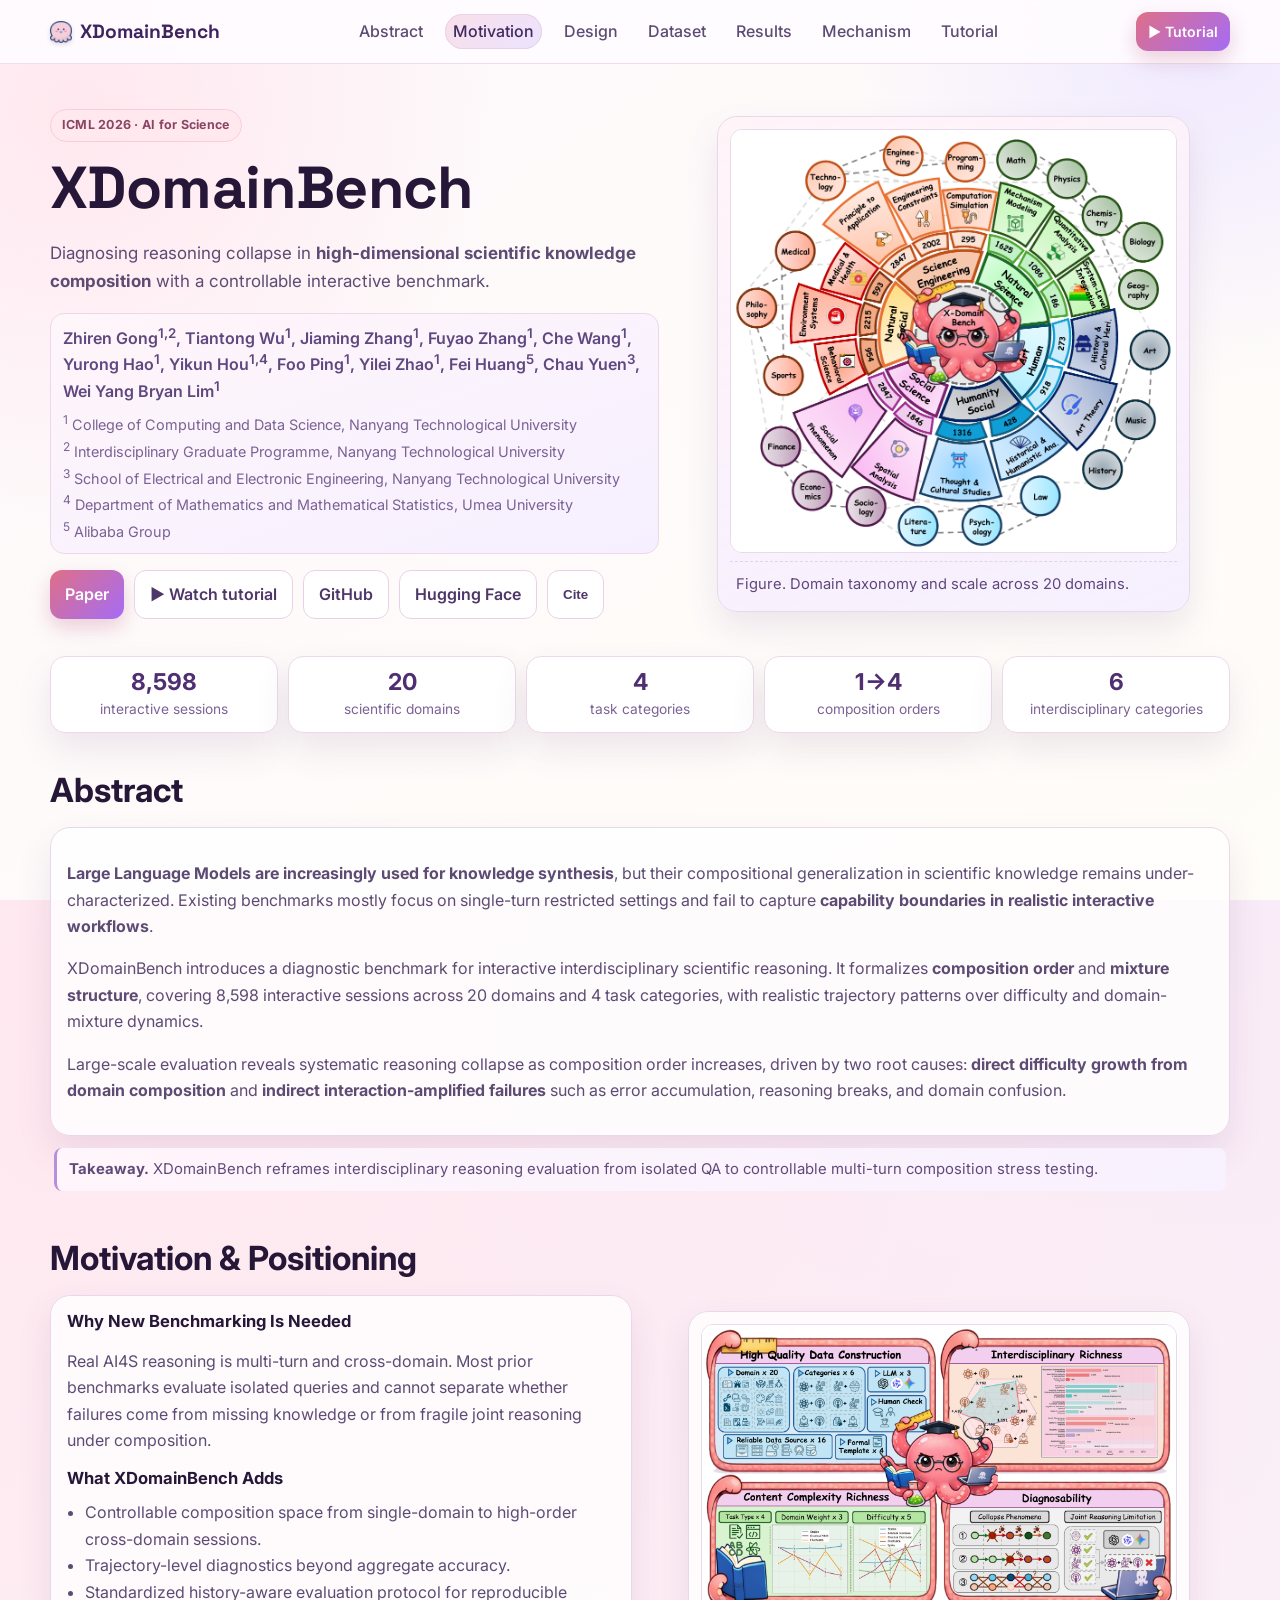
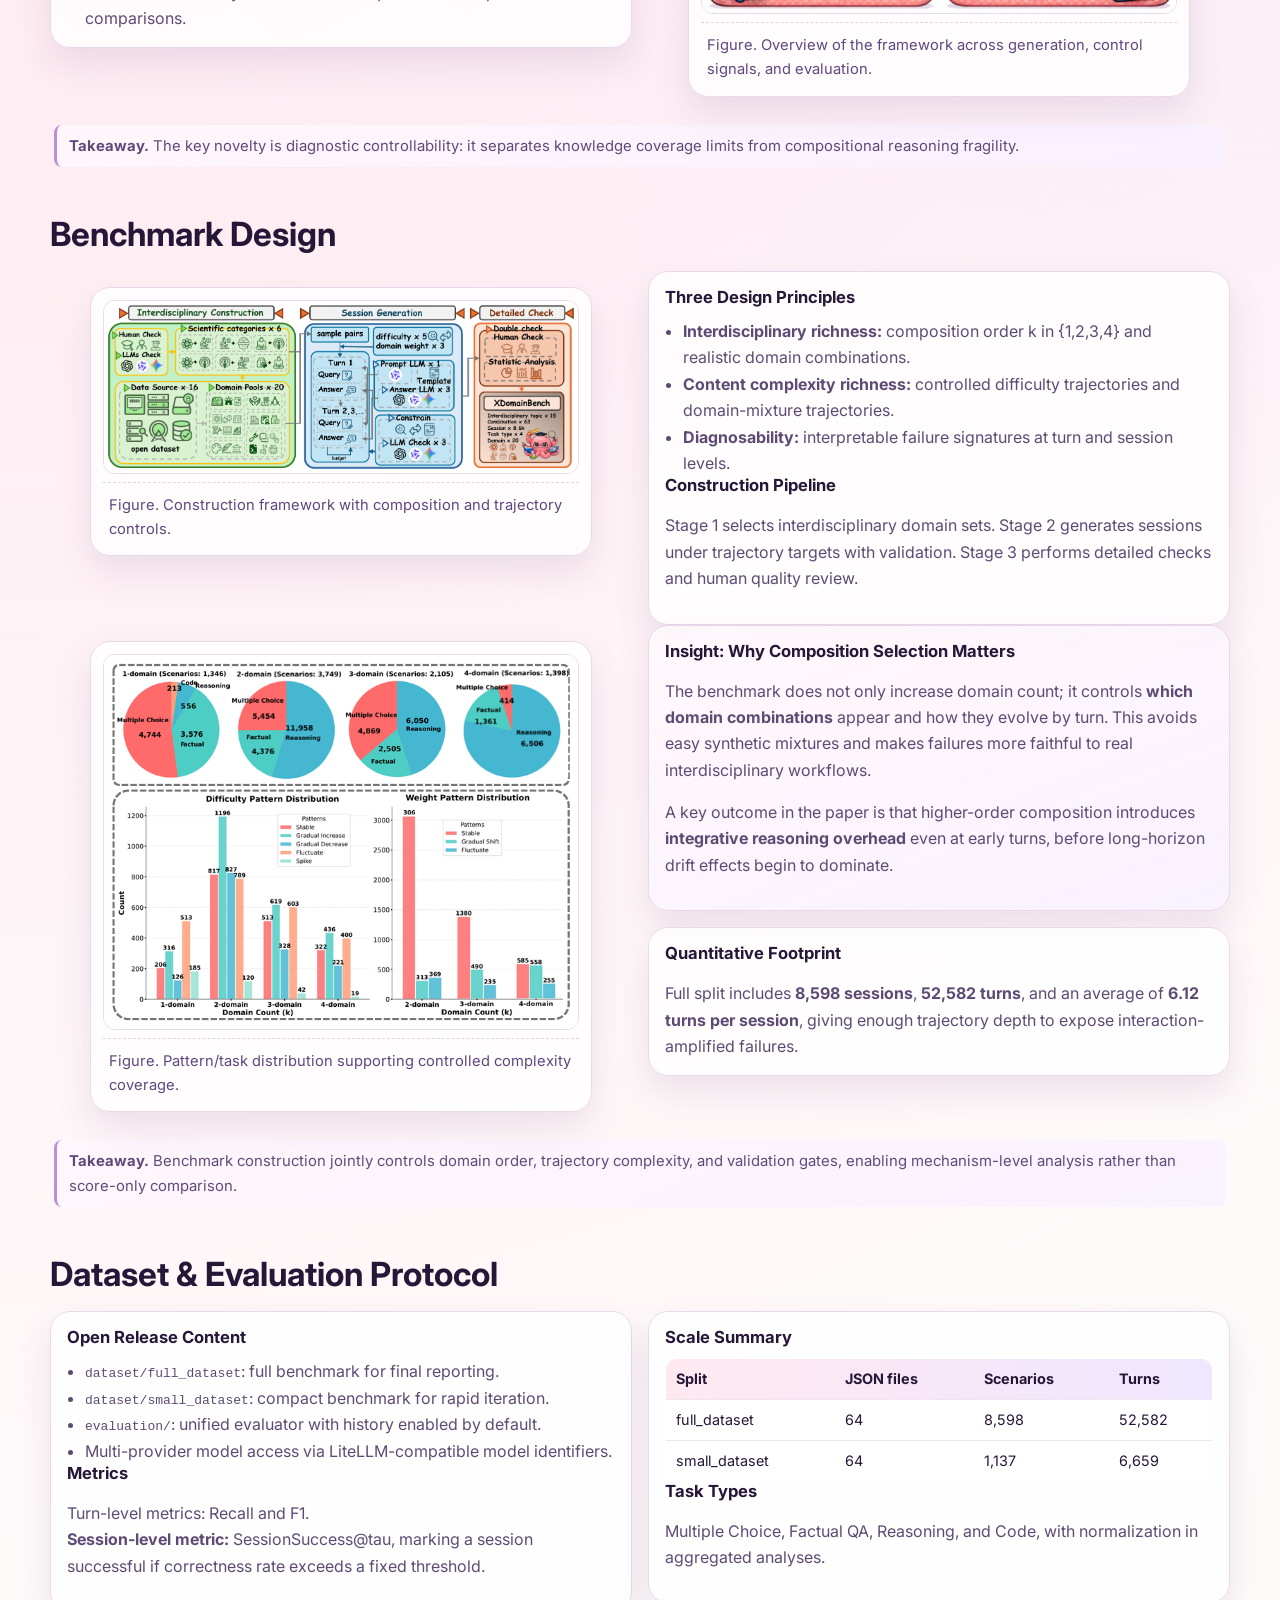
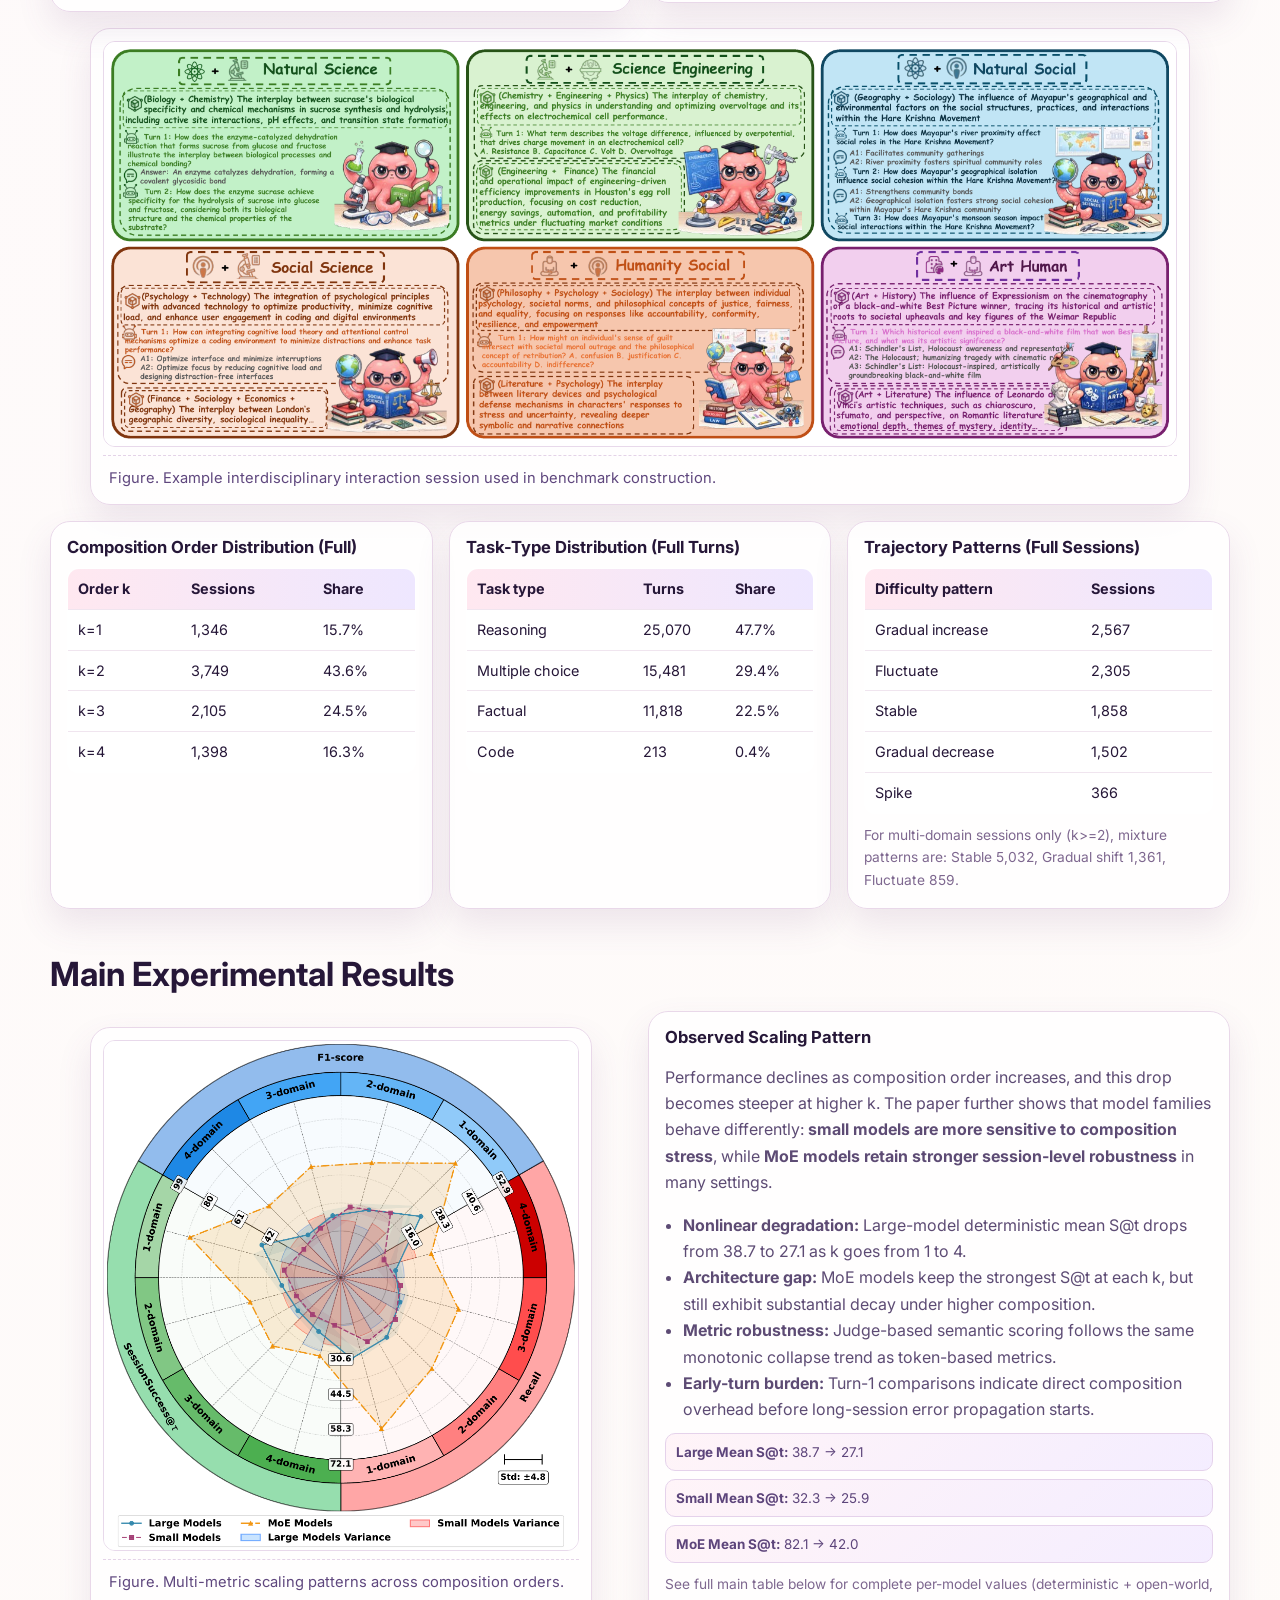
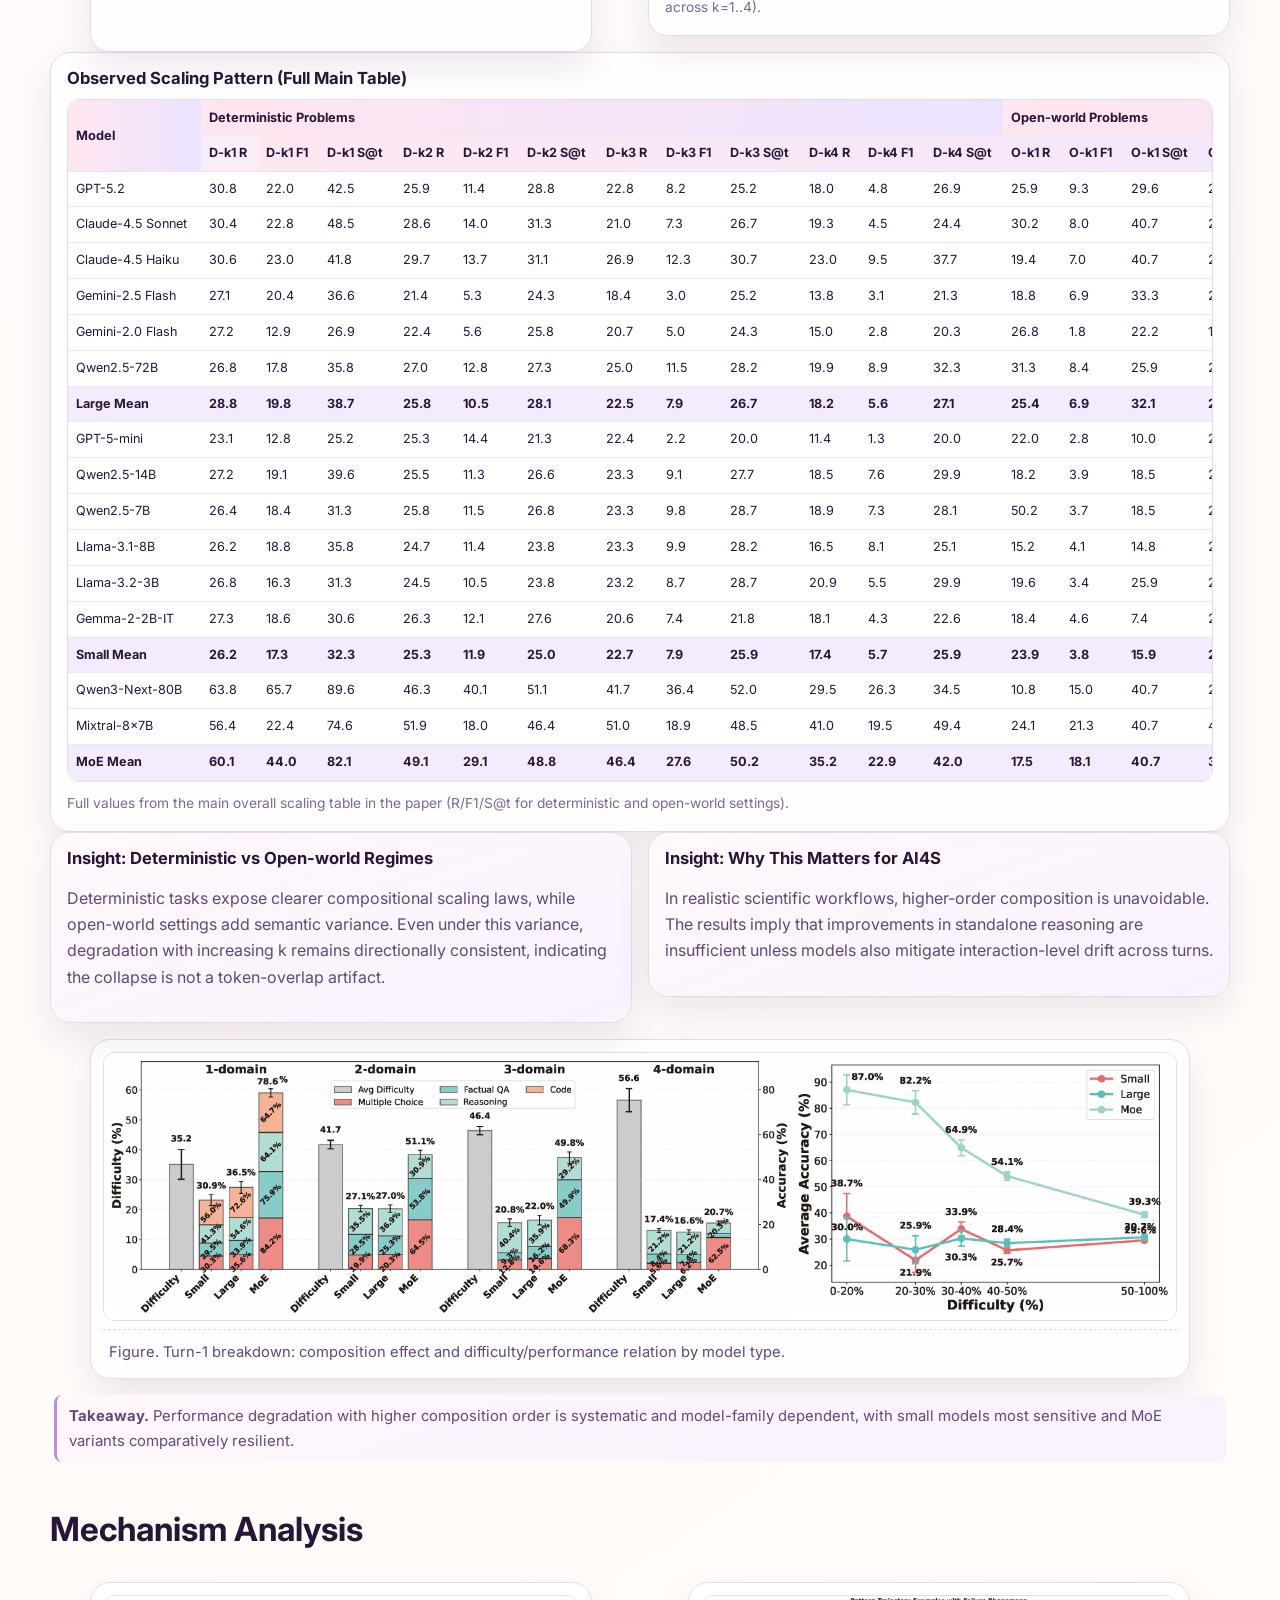
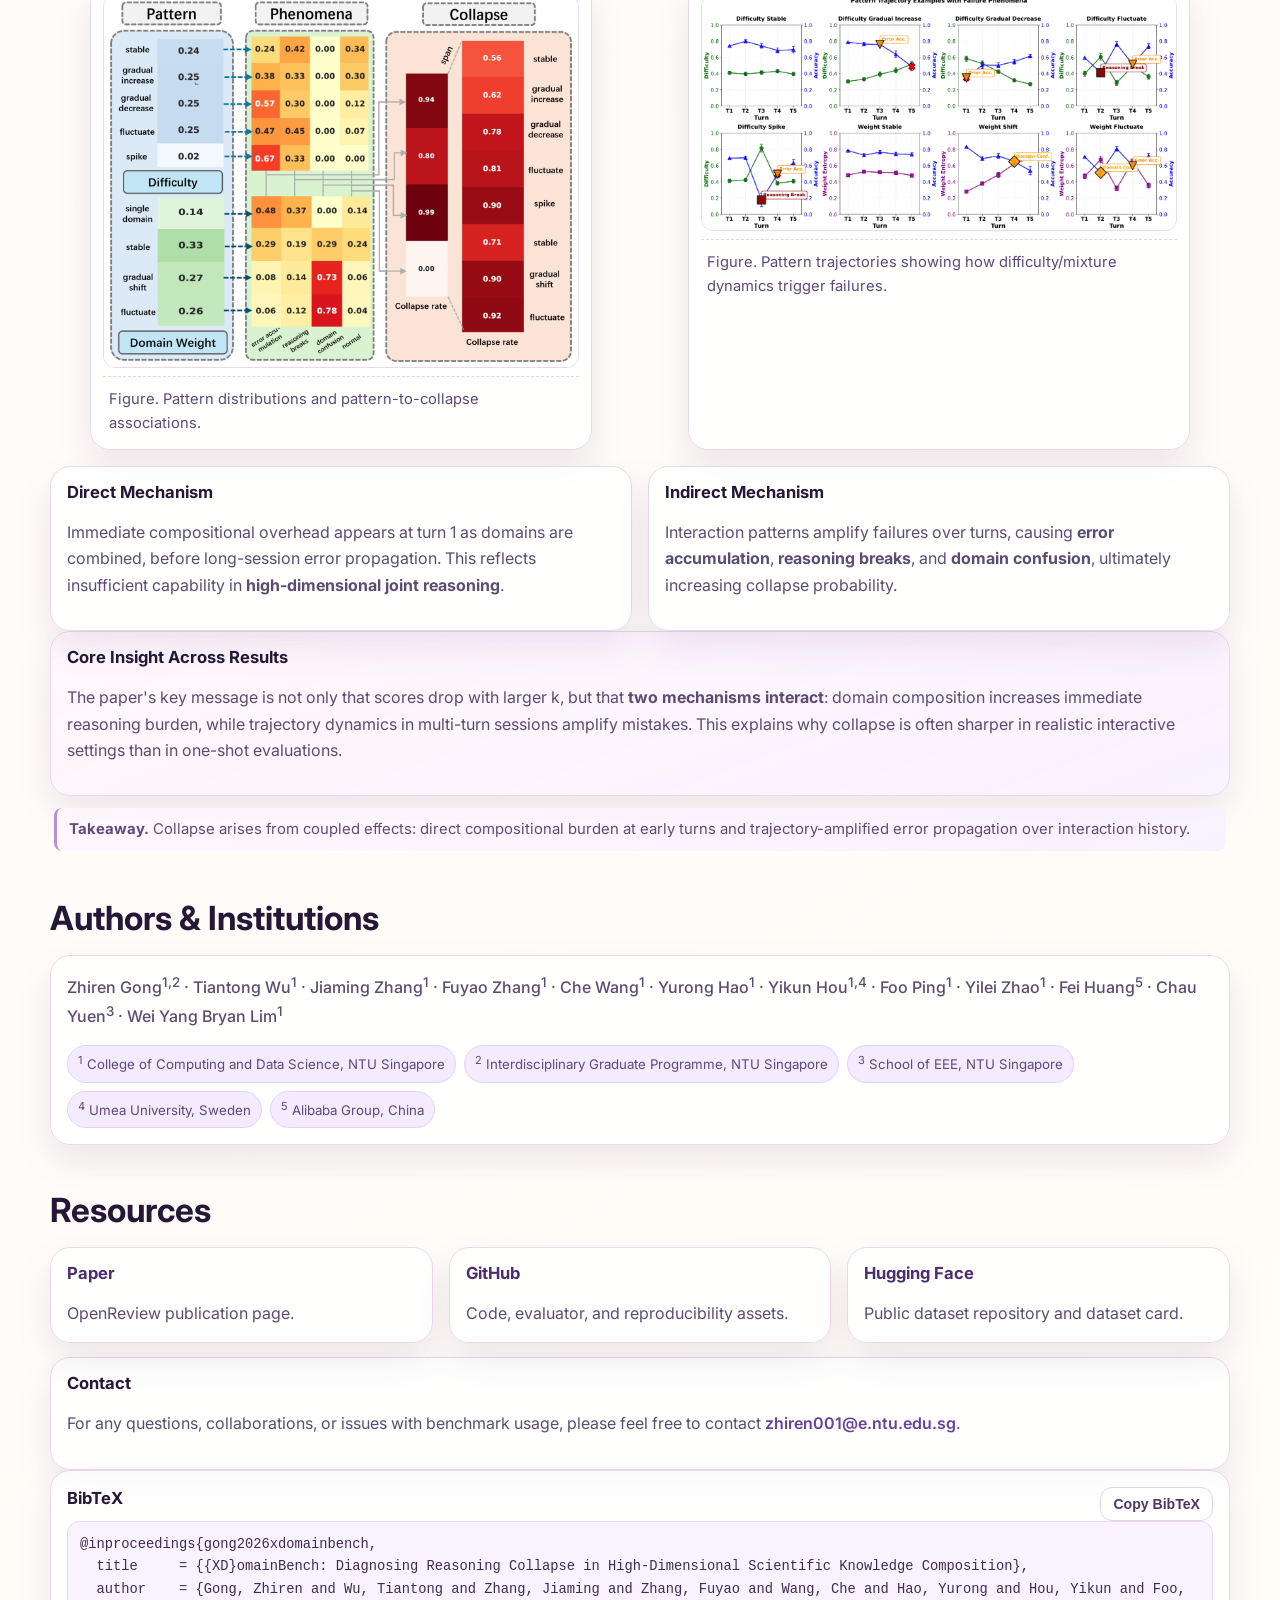
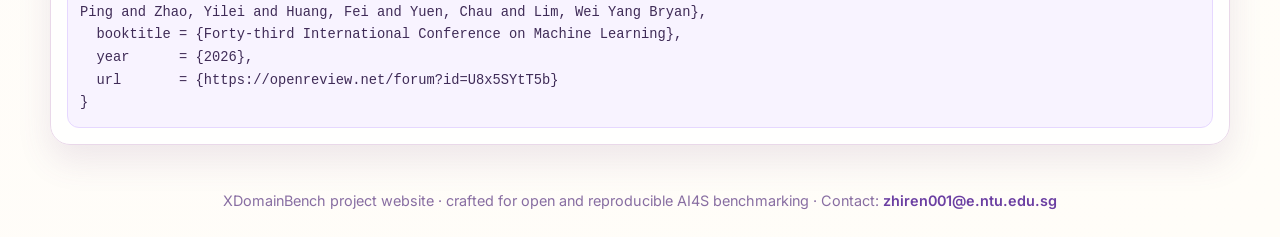
==== commit ad2e67d9: "Add narrated animated video tutorial (5:09) + tutorial page; link from nav & hero - assets/tutorial/" ====
--- a/index.html
+++ b/index.html
@@ -24,8 +24,9 @@
         <a href="#dataset">Dataset</a>
         <a href="#results">Results</a>
         <a href="#mechanism">Mechanism</a>
+        <a href="./tutorial.html">Tutorial</a>
       </nav>
-      <a class="btn btn-sm" href="#resources">Resources</a>
+      <a class="btn btn-sm" href="./tutorial.html">▶ Tutorial</a>
     </div>
   </header>
 
@@ -53,6 +54,7 @@
         </div>
         <div class="cta">
           <a class="btn" href="https://openreview.net/forum?id=U8x5SYtT5b" target="_blank" rel="noreferrer">Paper</a>
+          <a class="btn btn-soft" href="./tutorial.html">▶ Watch tutorial</a>
           <a class="btn btn-soft" href="https://github.com/GongZhiren/XDomainBench" target="_blank" rel="noreferrer">GitHub</a>
           <a class="btn btn-soft" href="https://huggingface.co/datasets/ZHIREN001/XDomainBench" target="_blank" rel="noreferrer">Hugging Face</a>
           <button id="copyCiteHero" class="btn btn-soft" type="button">Cite</button>
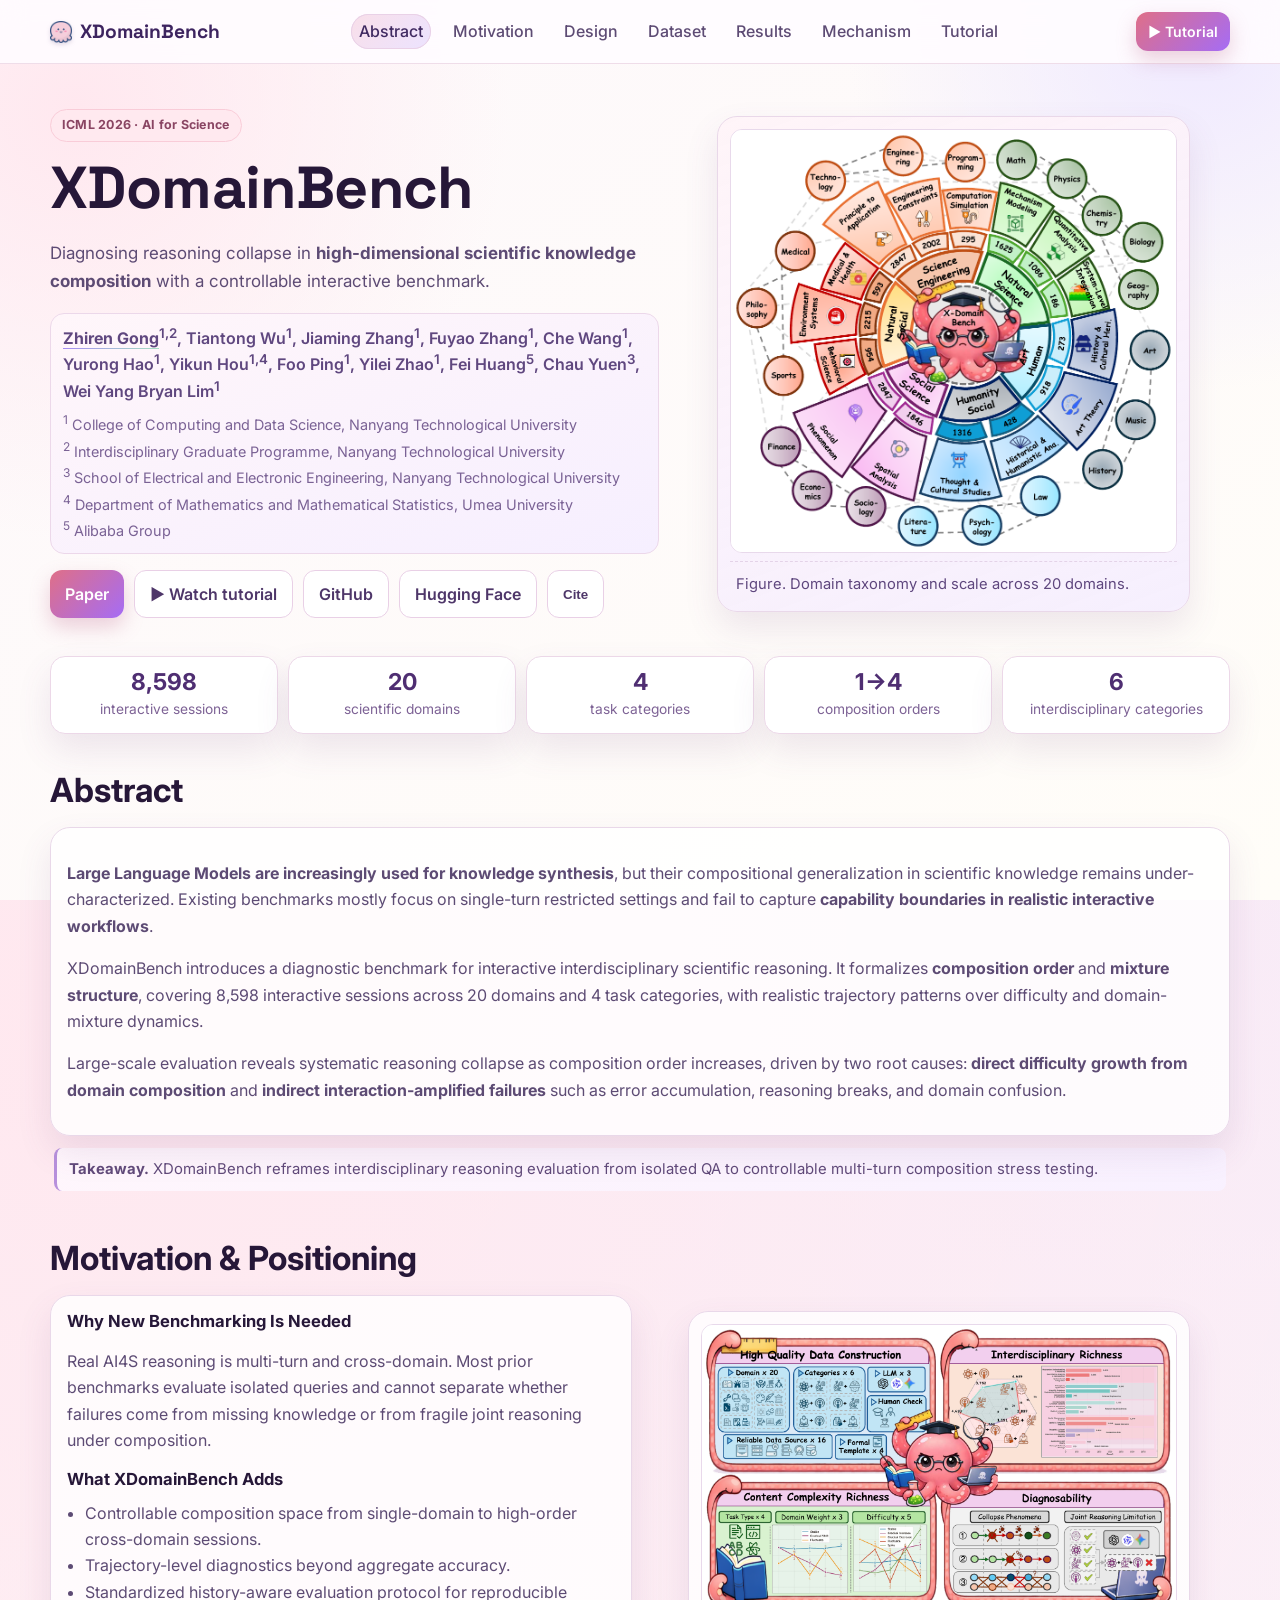
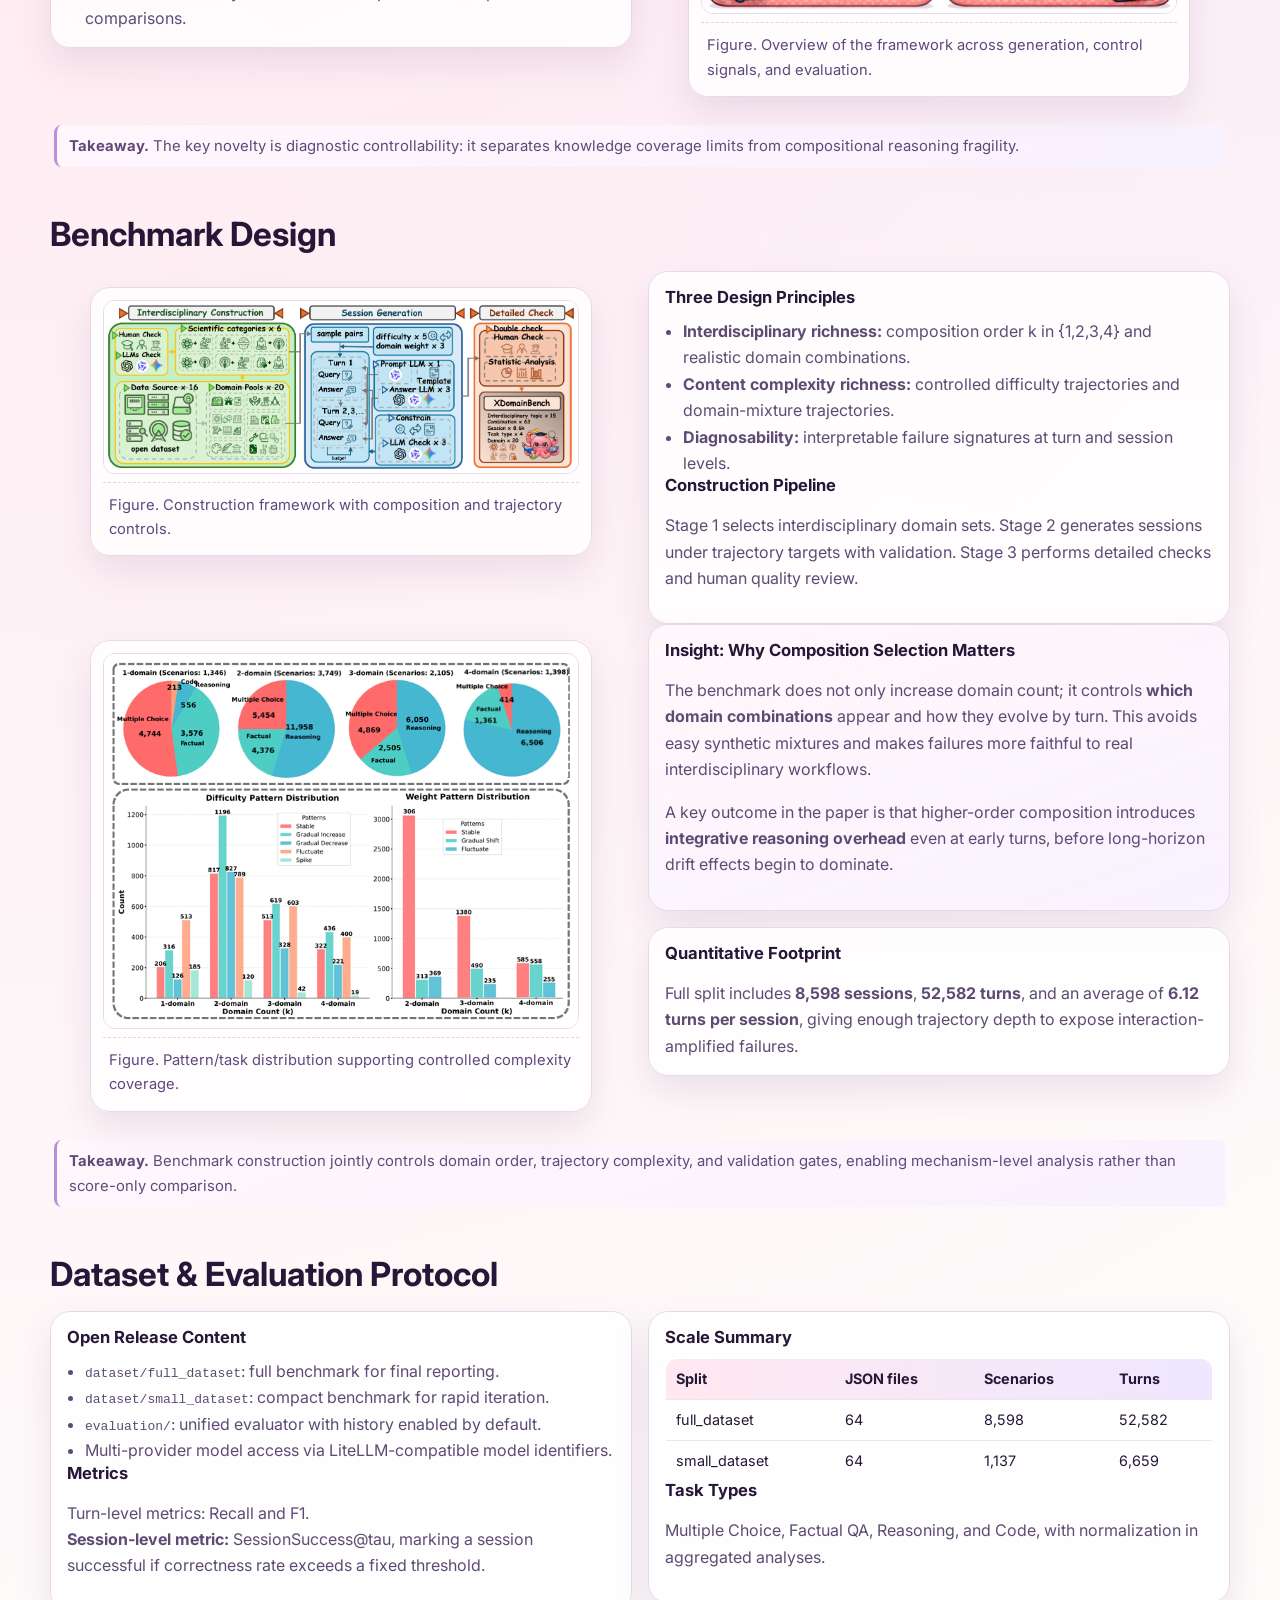
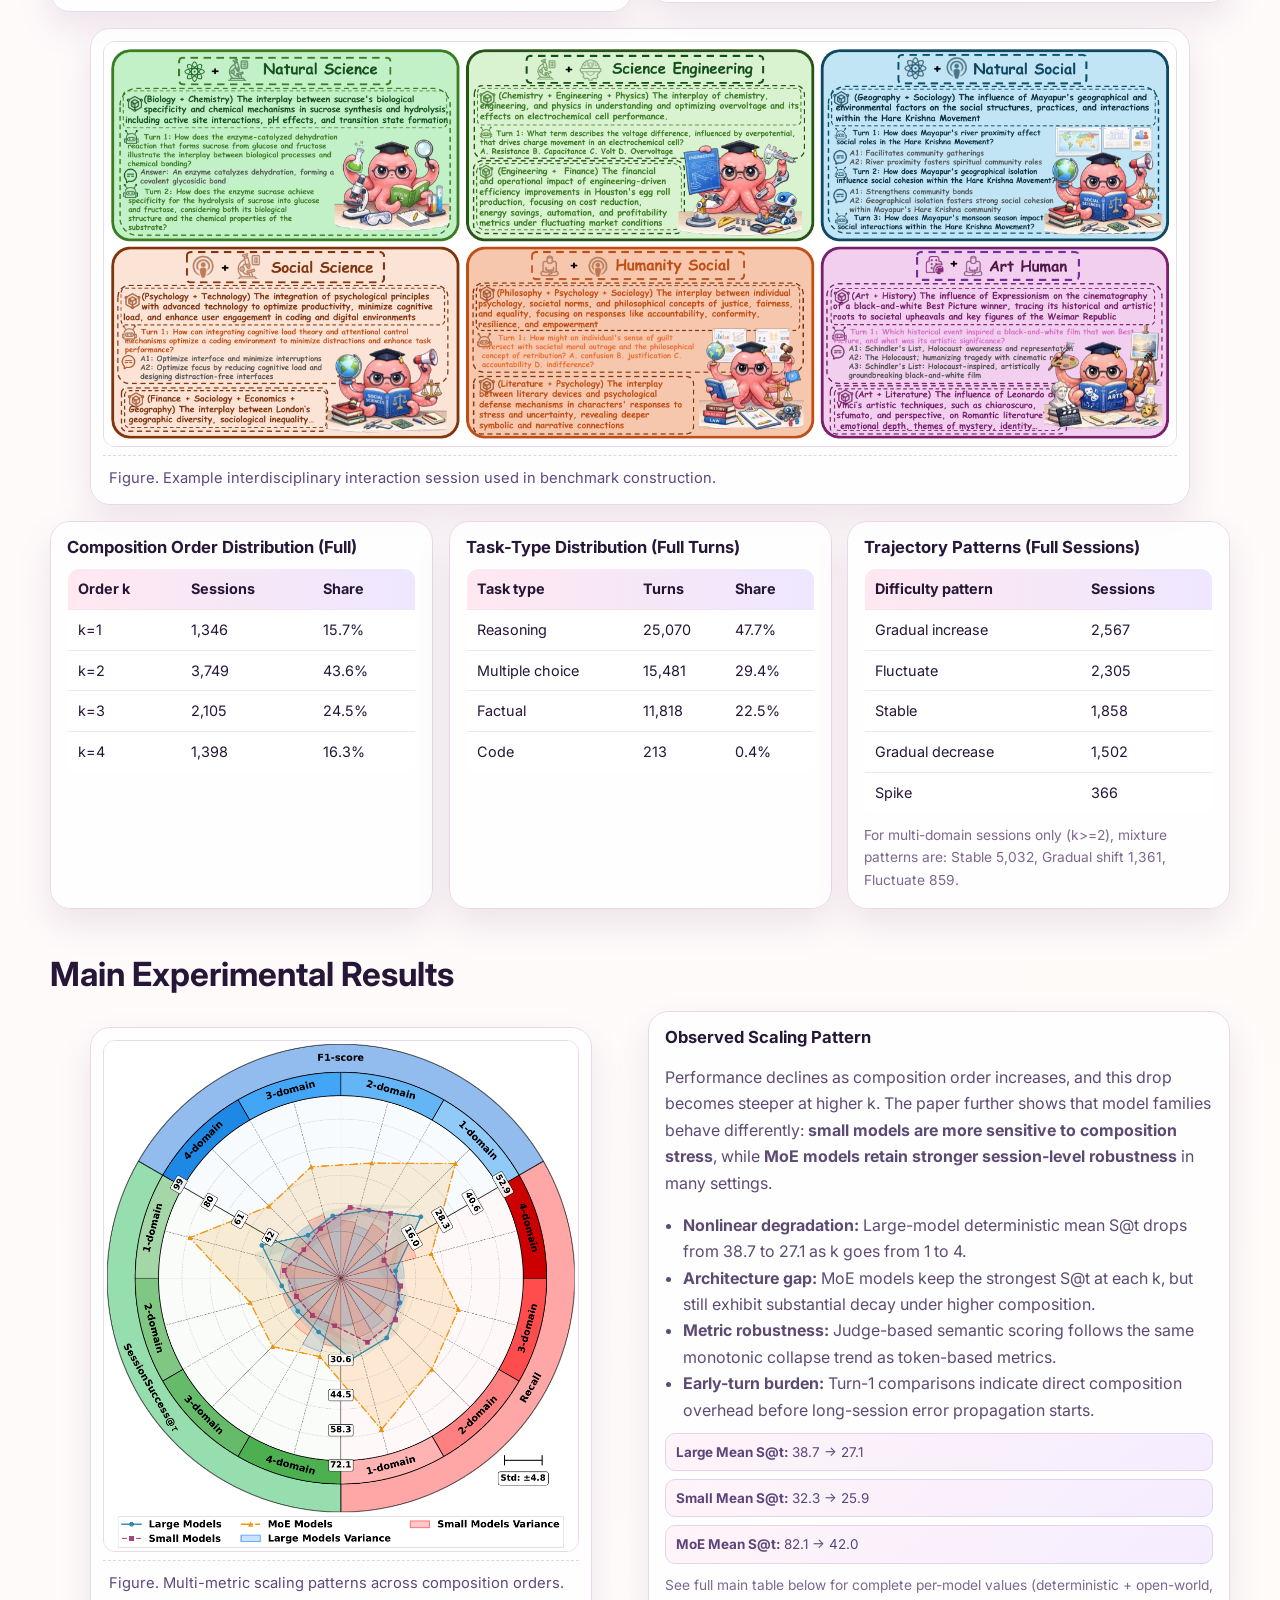
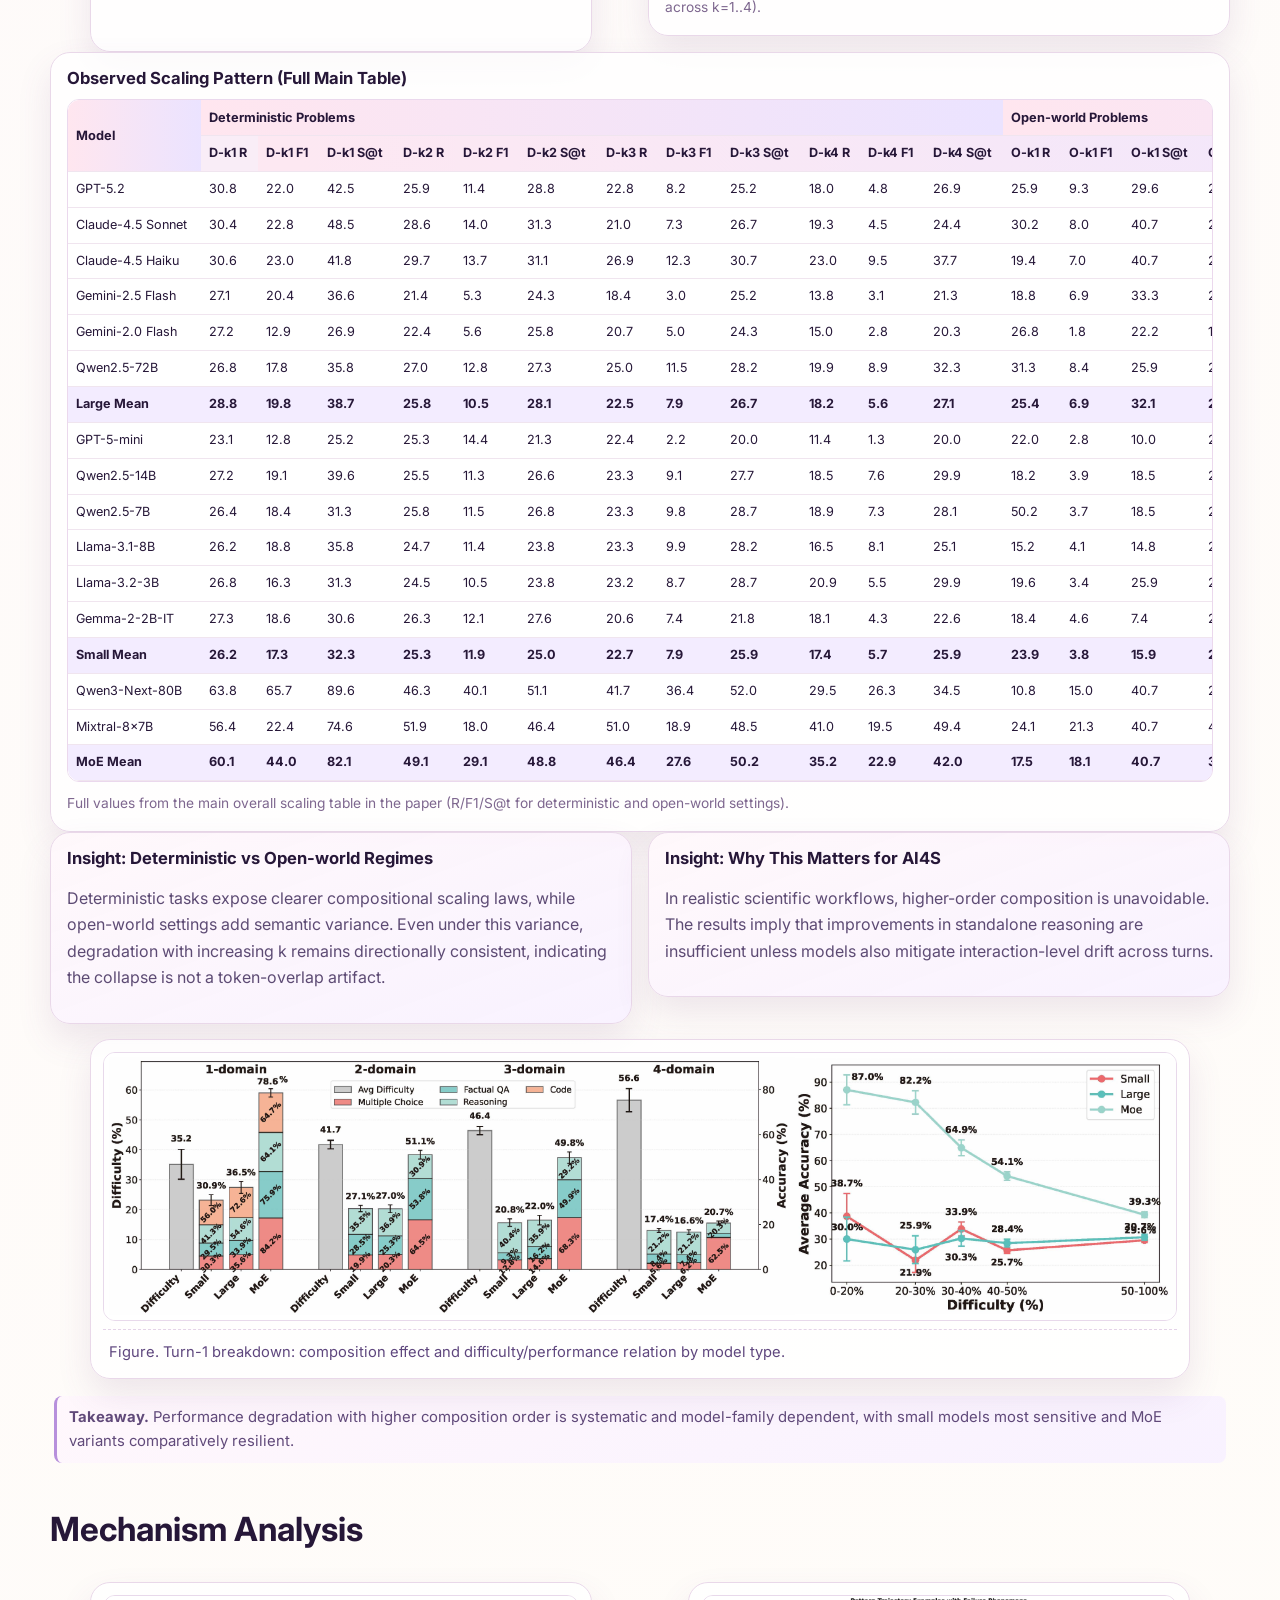
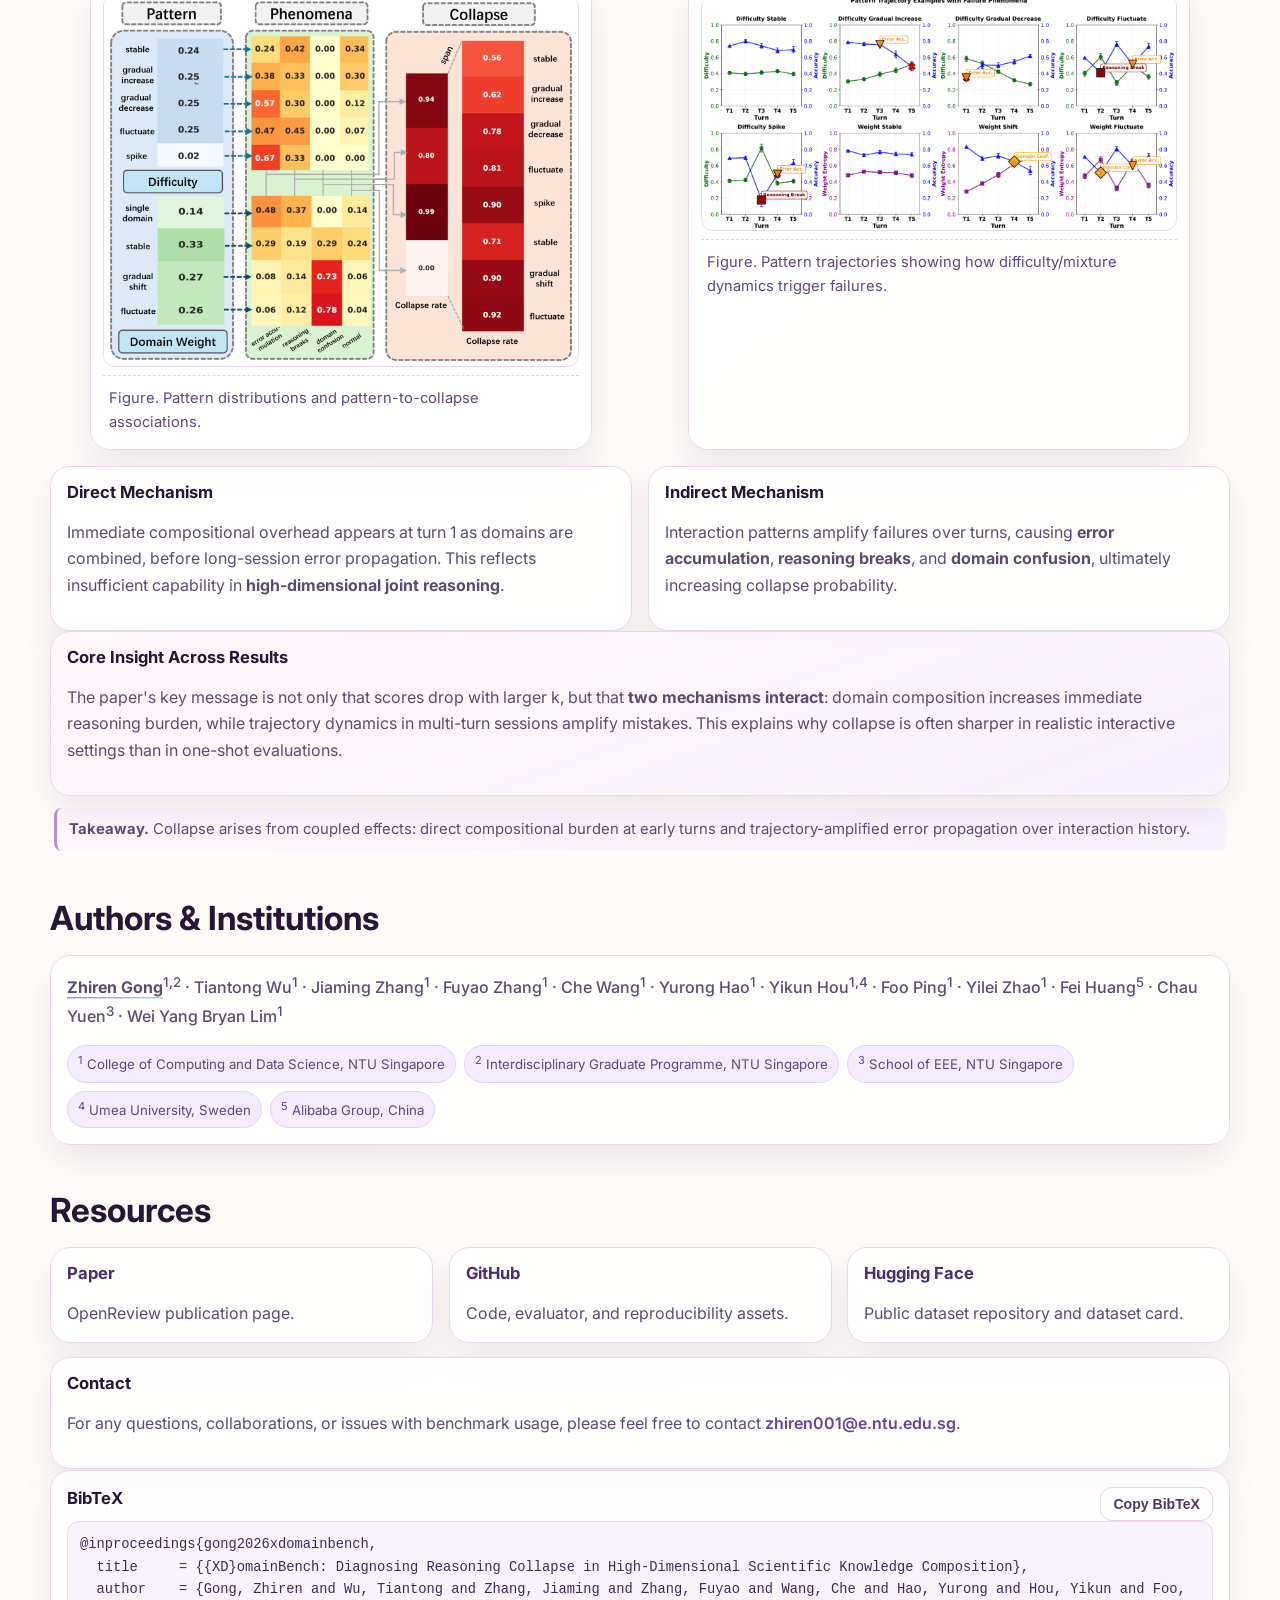
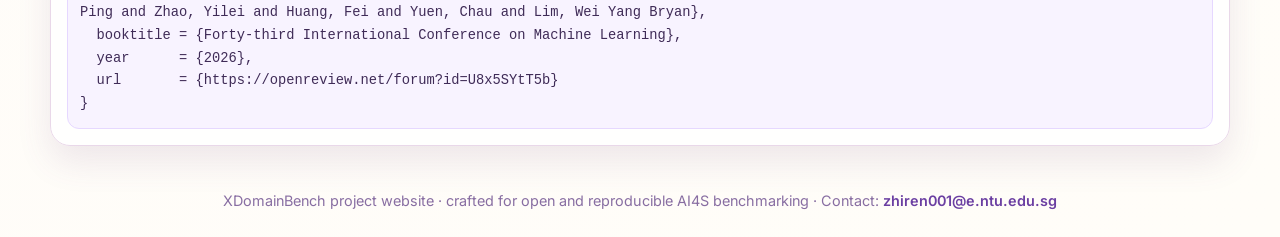
==== commit 2f39c046: "Add premium enhancement layer (scroll-reveal, progress, section rail, scroll-spy, count-ups, author " ====
--- a/index.html
+++ b/index.html
@@ -9,6 +9,7 @@
   <link rel="preconnect" href="https://fonts.gstatic.com" crossorigin>
   <link href="https://fonts.googleapis.com/css2?family=Inter:wght@400;500;600;700;800&family=Space+Grotesk:wght@500;600;700&display=swap" rel="stylesheet">
   <link rel="stylesheet" href="./styles.css">
+  <link rel="stylesheet" href="./enhance.css">
 </head>
 <body>
   <header class="topbar">
@@ -464,5 +465,6 @@
   </div>
 
   <script src="./script.js"></script>
+  <script src="./enhance.js"></script>
 </body>
 </html>
--- a/enhance.css
+++ b/enhance.css
@@ -0,0 +1,88 @@
+/* ============================================================================
+   Premium enhancement layer — shared across all project websites.
+   Purely ADDITIVE and theme-aware: it reads each site's existing CSS tokens
+   (with safe fallbacks) so it never fights the per-site palette or layout.
+   Everything motion-related is gated behind html.x-js (set by enhance.js) so
+   the page degrades gracefully with JS off and respects reduced-motion.
+   ============================================================================ */
+:root{
+  --x-accent:  var(--cyan, var(--teal, var(--violet, var(--rose-strong, var(--rose, var(--gold, var(--blue, #5e8dff)))))));
+  --x-accent2: var(--mint, var(--blue, var(--teal, var(--green, var(--violet, #63dfbf)))));
+  --x-ink:    var(--ink, #10203a);
+  --x-soft:   var(--ink-soft, var(--ink-faint, #42536f));
+  --x-line:   var(--line, rgba(100,130,170,.22));
+  --x-panel:  var(--panel, var(--card, var(--bg-card, rgba(255,255,255,.9))));
+  --x-shadow: var(--shadow, 0 14px 34px rgba(93,126,168,.14));
+}
+
+/* ---- reading-progress bar ------------------------------------------------ */
+.x-progress{position:fixed;top:0;left:0;height:3px;width:0;z-index:200;pointer-events:none;
+  background:linear-gradient(90deg,var(--x-accent),var(--x-accent2));
+  box-shadow:0 0 12px var(--x-accent);transition:width .08s linear;border-radius:0 2px 2px 0;}
+
+/* ---- back-to-top --------------------------------------------------------- */
+.x-top{position:fixed;right:22px;bottom:22px;z-index:150;width:46px;height:46px;border-radius:50%;
+  border:1px solid var(--x-line);background:var(--x-panel);color:var(--x-accent);
+  display:grid;place-items:center;cursor:pointer;opacity:0;transform:translateY(14px) scale(.9);
+  transition:opacity .3s,transform .3s,border-color .3s;box-shadow:var(--x-shadow);
+  -webkit-backdrop-filter:blur(8px);backdrop-filter:blur(8px);font-size:21px;line-height:1;}
+.x-top.show{opacity:1;transform:none;}
+.x-top:hover{transform:translateY(-3px);border-color:var(--x-accent);box-shadow:0 0 0 4px color-mix(in srgb,var(--x-accent) 16%,transparent),var(--x-shadow);}
+
+/* ---- scroll-reveal (only when JS active) --------------------------------- */
+html.x-js .x-reveal{opacity:0;transform:translateY(26px);will-change:opacity,transform;
+  transition:opacity .72s cubic-bezier(.2,.7,.2,1),transform .72s cubic-bezier(.2,.7,.2,1);}
+html.x-js .x-reveal.x-in{opacity:1;transform:none;}
+@media (prefers-reduced-motion:reduce){
+  html.x-js .x-reveal{opacity:1!important;transform:none!important;transition:none!important;}
+}
+
+/* ---- universal micro-interactions ---------------------------------------- */
+html.x-js .card{transition:transform .38s cubic-bezier(.2,.7,.2,1),box-shadow .38s,border-color .38s;}
+html.x-js .card:hover{transform:translateY(-4px);
+  box-shadow:0 24px 50px rgba(40,70,120,.17);border-color:color-mix(in srgb,var(--x-accent) 40%,var(--x-line));}
+html.x-js .figure-card{overflow:hidden;}
+html.x-js .figure-card img{transition:transform .55s cubic-bezier(.2,.7,.2,1);}
+html.x-js .figure-card:hover img{transform:scale(1.018);}
+/* resource cards get an accent sweep on hover */
+html.x-js .resource-card{position:relative;overflow:hidden;}
+html.x-js .resource-card::after{content:"";position:absolute;left:0;right:0;bottom:0;height:3px;
+  transform:scaleX(0);transform-origin:left;transition:transform .4s cubic-bezier(.2,.7,.2,1);
+  background:linear-gradient(90deg,var(--x-accent),var(--x-accent2));}
+html.x-js .resource-card:hover::after{transform:scaleX(1);}
+
+/* ---- nav scroll-spy underline ------------------------------------------- */
+.topbar nav a{position:relative;}
+.topbar nav a::after{content:"";position:absolute;left:8px;right:8px;bottom:2px;height:2px;border-radius:2px;
+  background:linear-gradient(90deg,var(--x-accent),var(--x-accent2));
+  transform:scaleX(0);transform-origin:center;transition:transform .28s cubic-bezier(.2,.7,.2,1);}
+.topbar nav a:hover::after,.topbar nav a.x-active::after{transform:scaleX(1);}
+.topbar nav a.x-active{color:var(--x-accent);}
+
+/* ---- section outline rail (DN-MOPD-style) -------------------------------- */
+.x-rail{position:fixed;right:20px;top:50%;transform:translateY(-50%);z-index:120;
+  display:flex;flex-direction:column;gap:15px;align-items:flex-end;}
+.x-rail a{width:10px;height:10px;border-radius:50%;border:1.7px solid var(--x-line);
+  background:transparent;position:relative;transition:.25s;}
+.x-rail a::after{content:attr(data-label);position:absolute;right:20px;top:50%;
+  transform:translateY(-50%) translateX(6px);white-space:nowrap;
+  font:600 11.5px/1 Inter,system-ui,sans-serif;letter-spacing:.01em;color:var(--x-soft);
+  background:var(--x-panel);border:1px solid var(--x-line);padding:5px 10px;border-radius:999px;
+  opacity:0;pointer-events:none;transition:opacity .25s,transform .25s;box-shadow:var(--x-shadow);
+  -webkit-backdrop-filter:blur(6px);backdrop-filter:blur(6px);}
+.x-rail a:hover{border-color:var(--x-accent);transform:scale(1.25);}
+.x-rail a:hover::after{opacity:1;transform:translateY(-50%);}
+.x-rail a.on{background:var(--x-accent);border-color:var(--x-accent);
+  box-shadow:0 0 0 4px color-mix(in srgb,var(--x-accent) 22%,transparent);}
+@media (max-width:1380px){.x-rail{display:none;}}
+
+/* ---- author name -> personal site --------------------------------------- */
+.x-me{color:inherit;text-decoration:none;font-weight:700;
+  background-image:linear-gradient(90deg,var(--x-accent),var(--x-accent2));
+  background-size:100% 1.5px;background-repeat:no-repeat;background-position:0 100%;
+  padding-bottom:1.5px;transition:color .2s;}
+.x-me:hover{color:var(--x-accent);}
+
+/* ---- gentle entrance for the sticky header ------------------------------ */
+html.x-js .topbar{transition:box-shadow .3s,background .3s;}
+html.x-js .topbar.x-scrolled{box-shadow:0 8px 28px rgba(40,70,120,.12);}
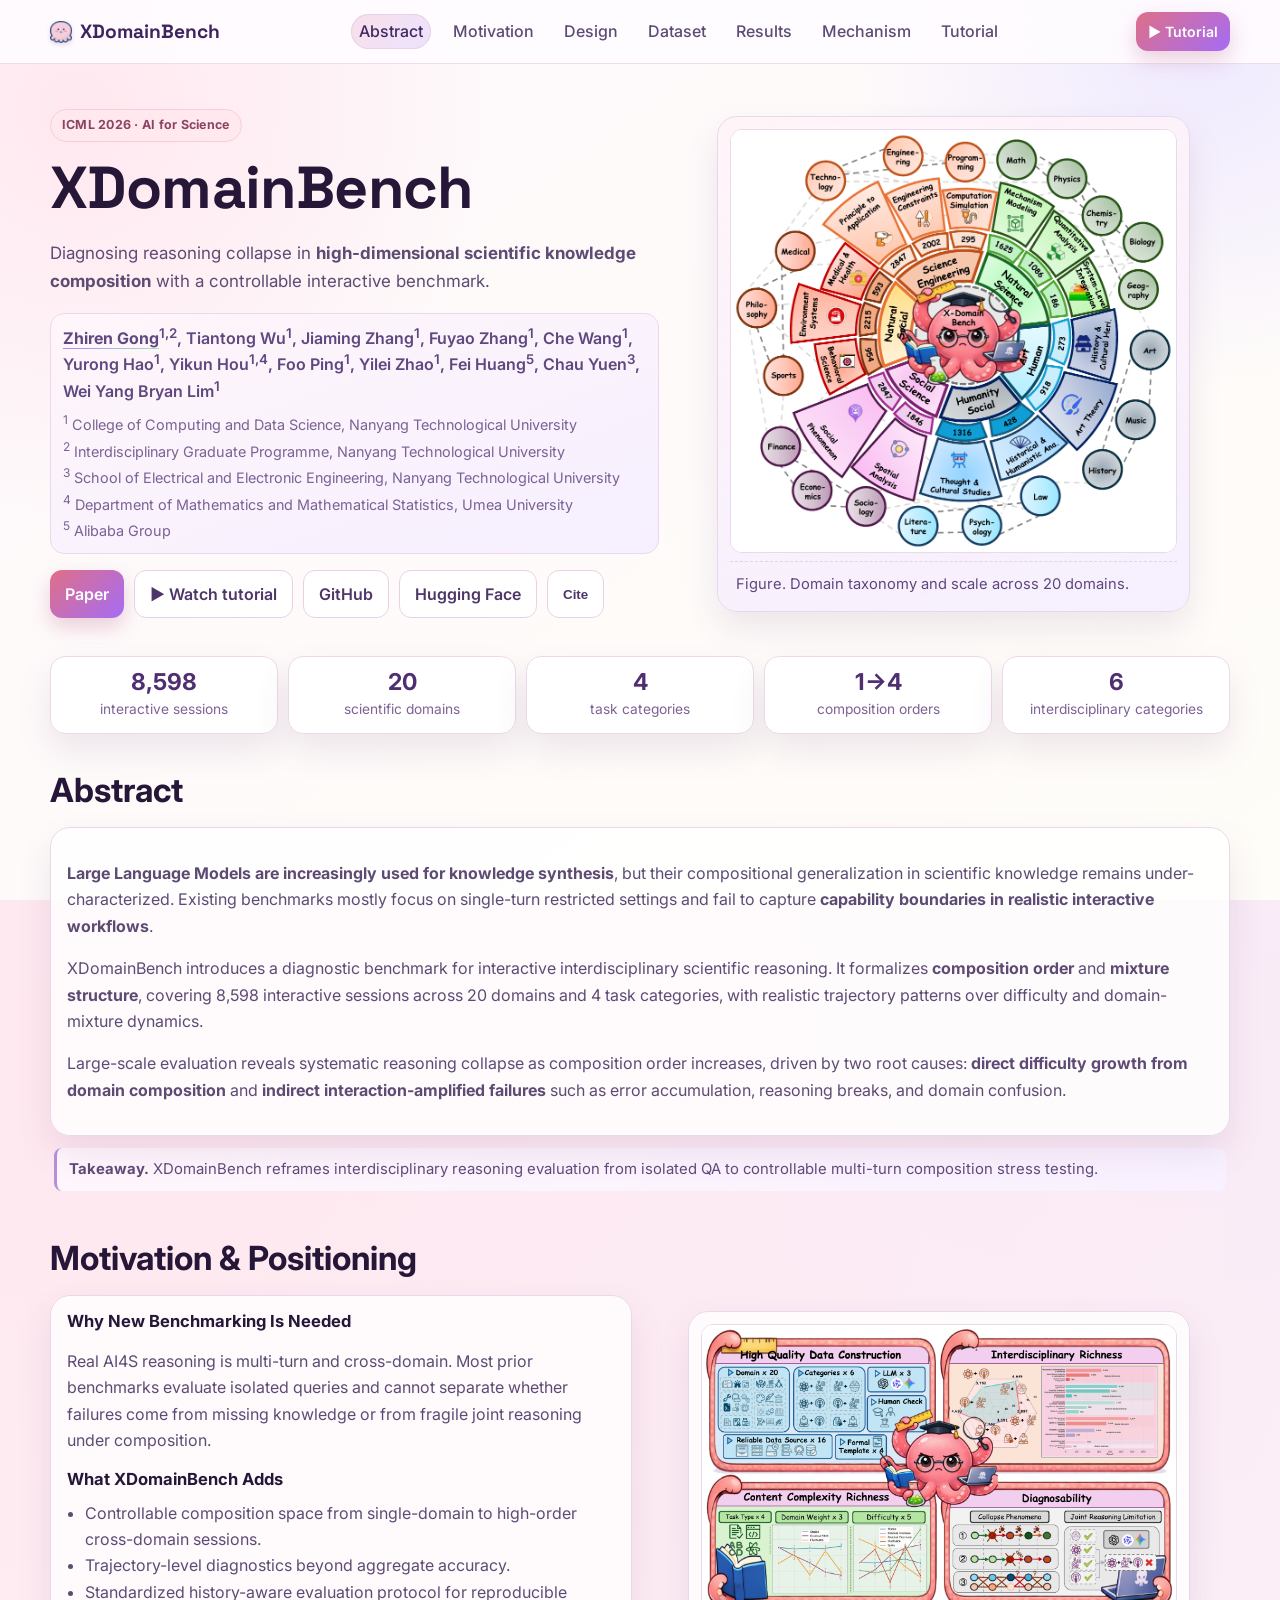
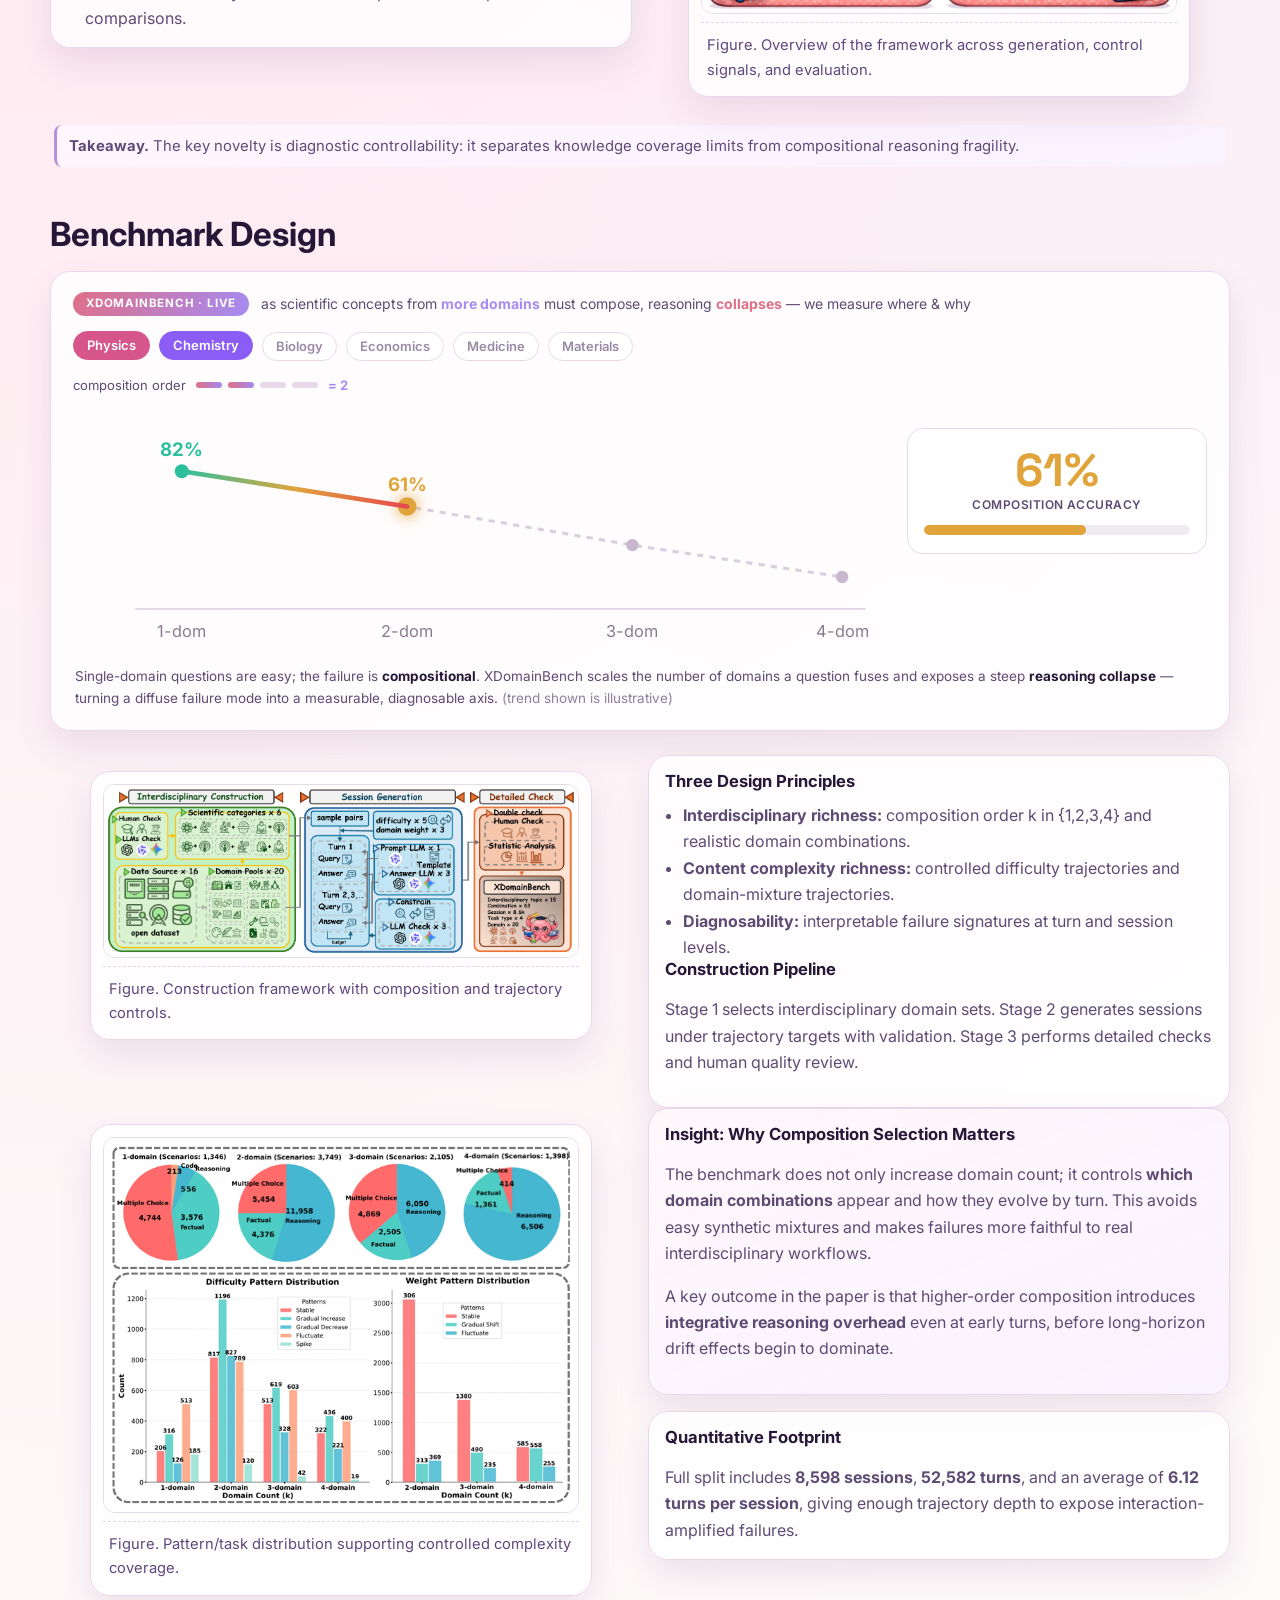
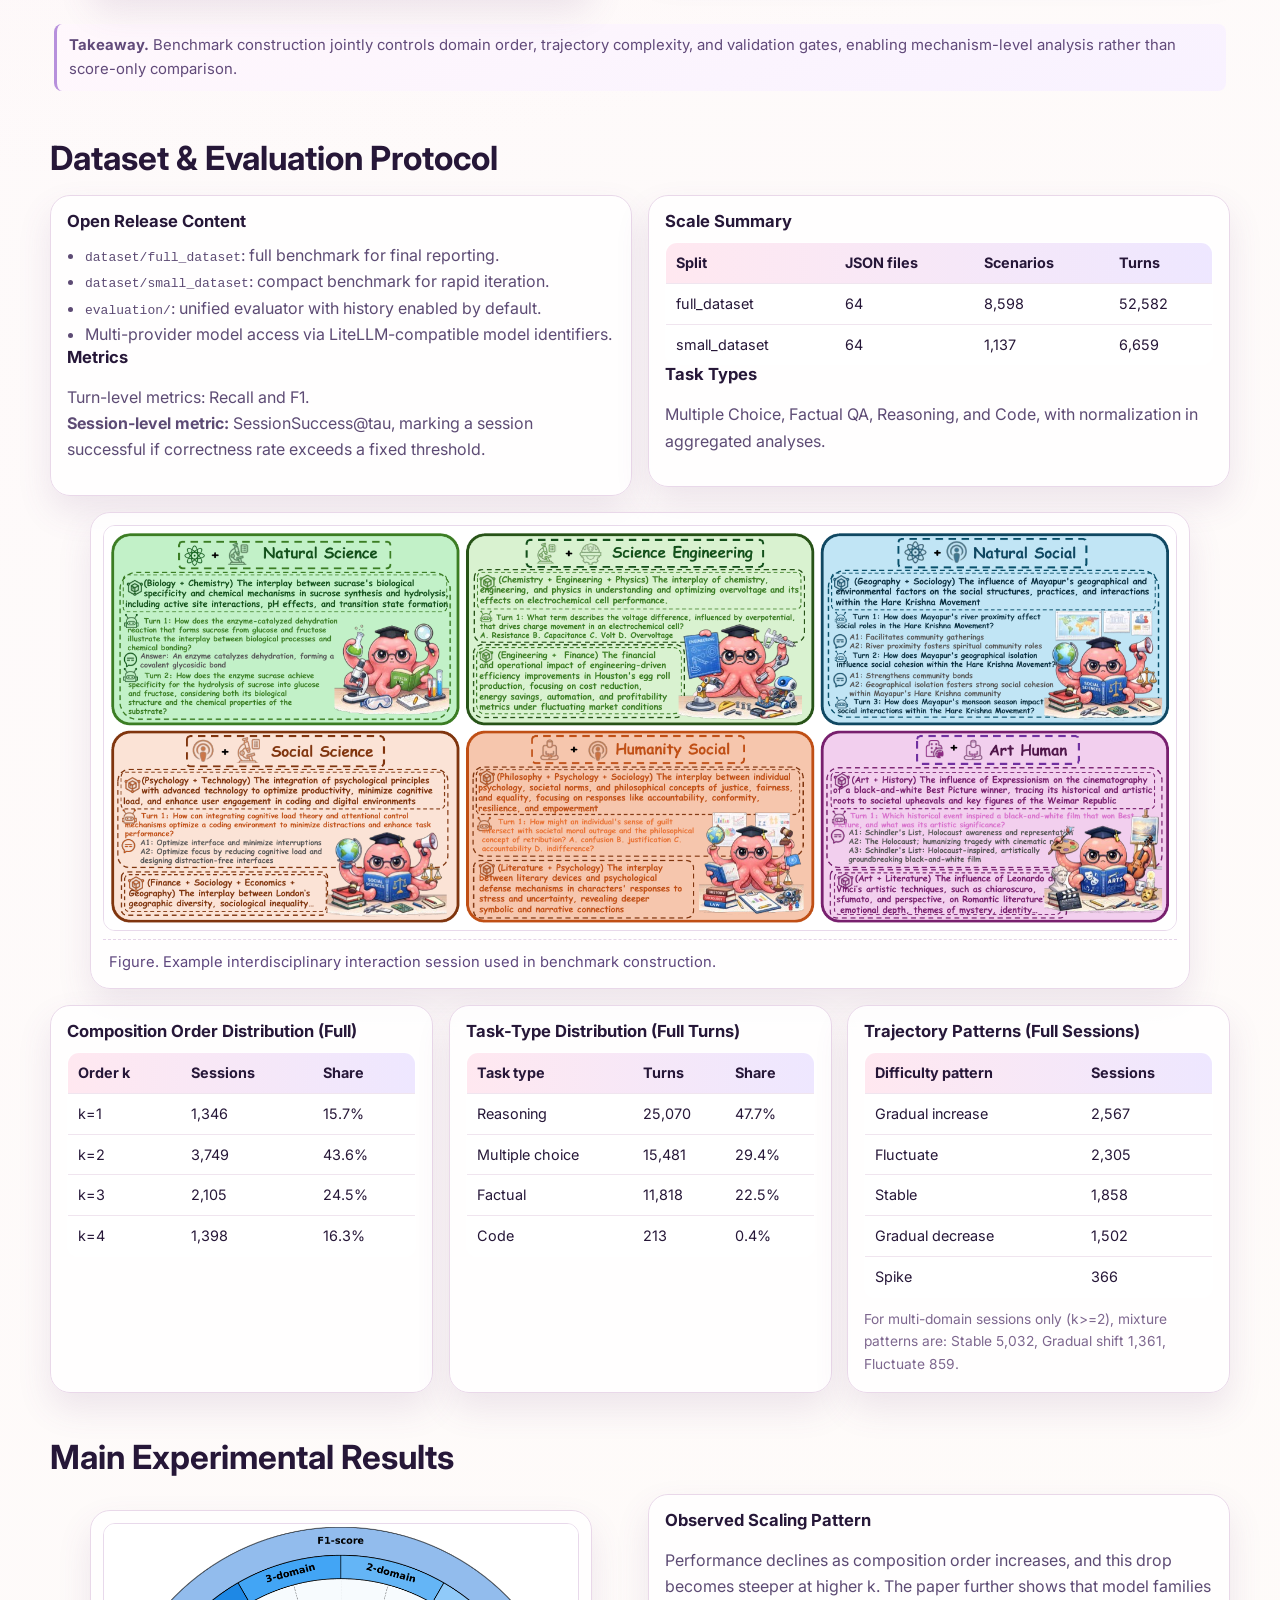
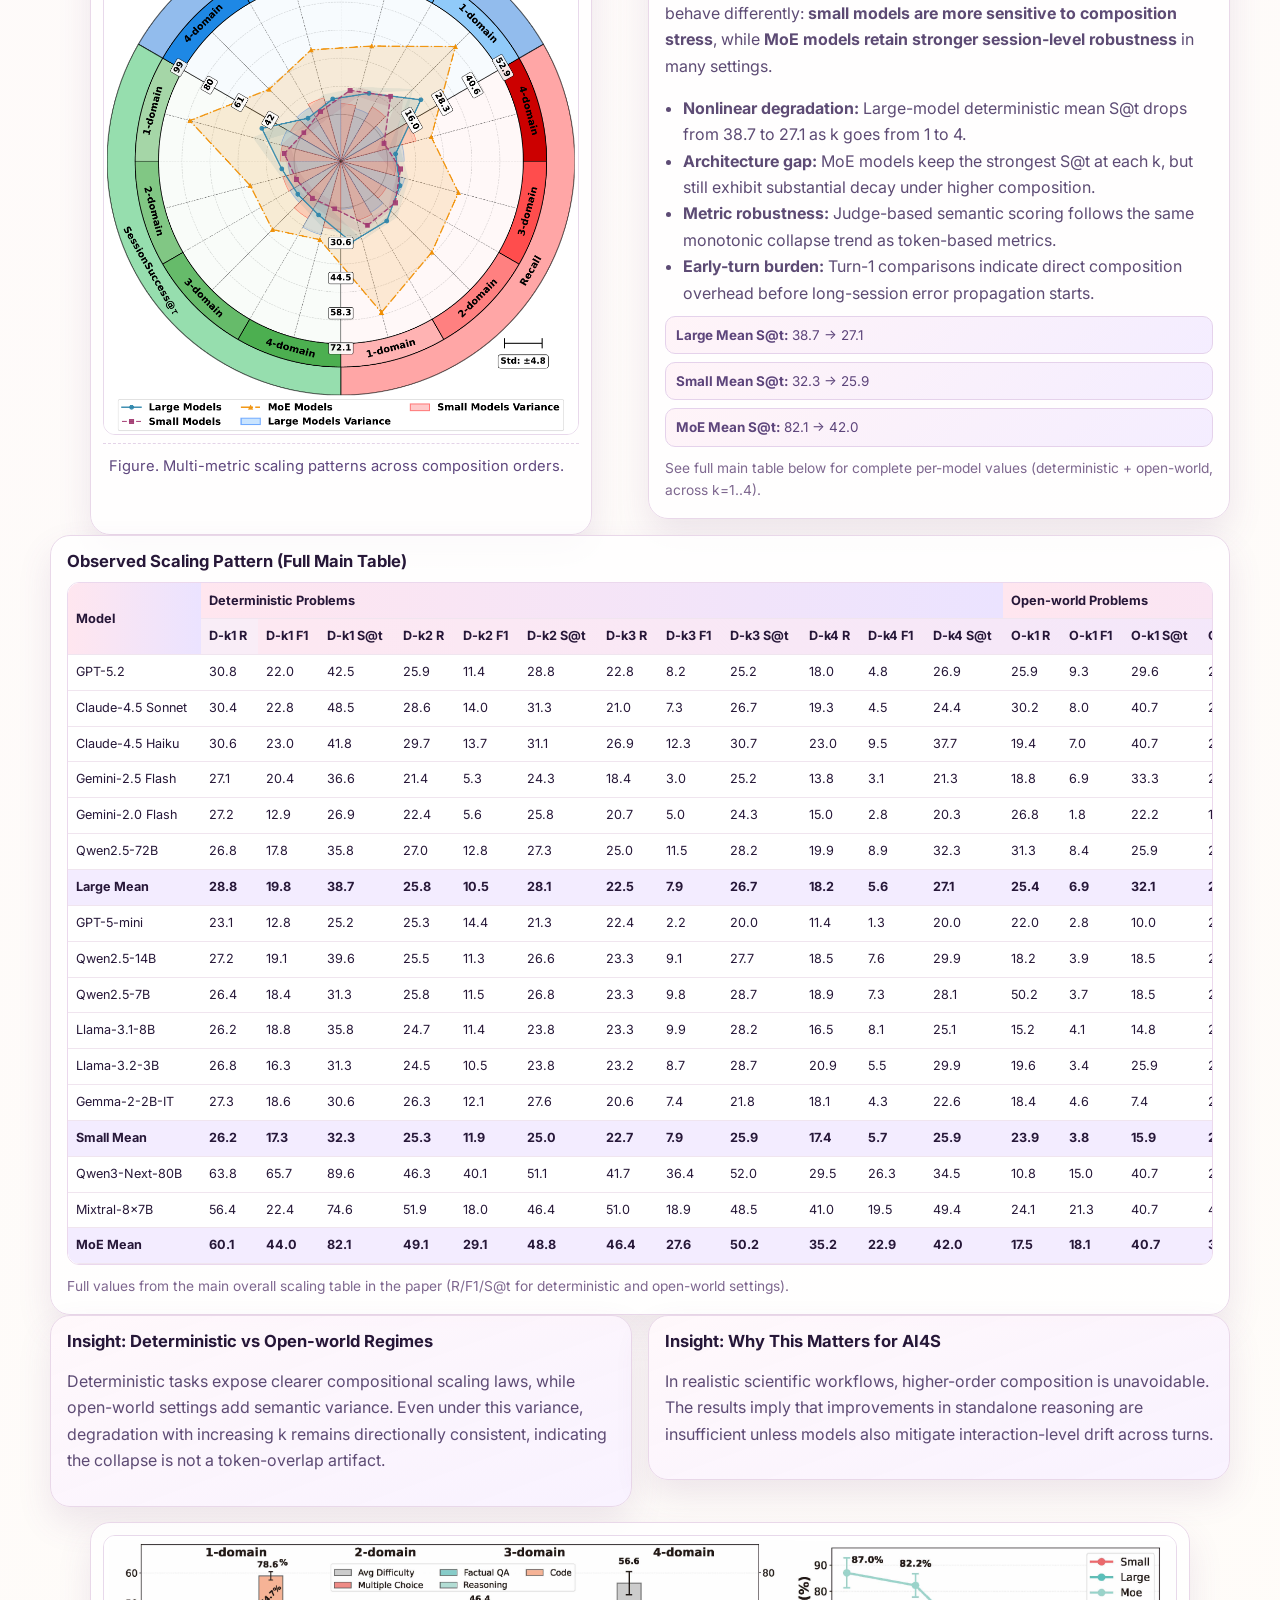
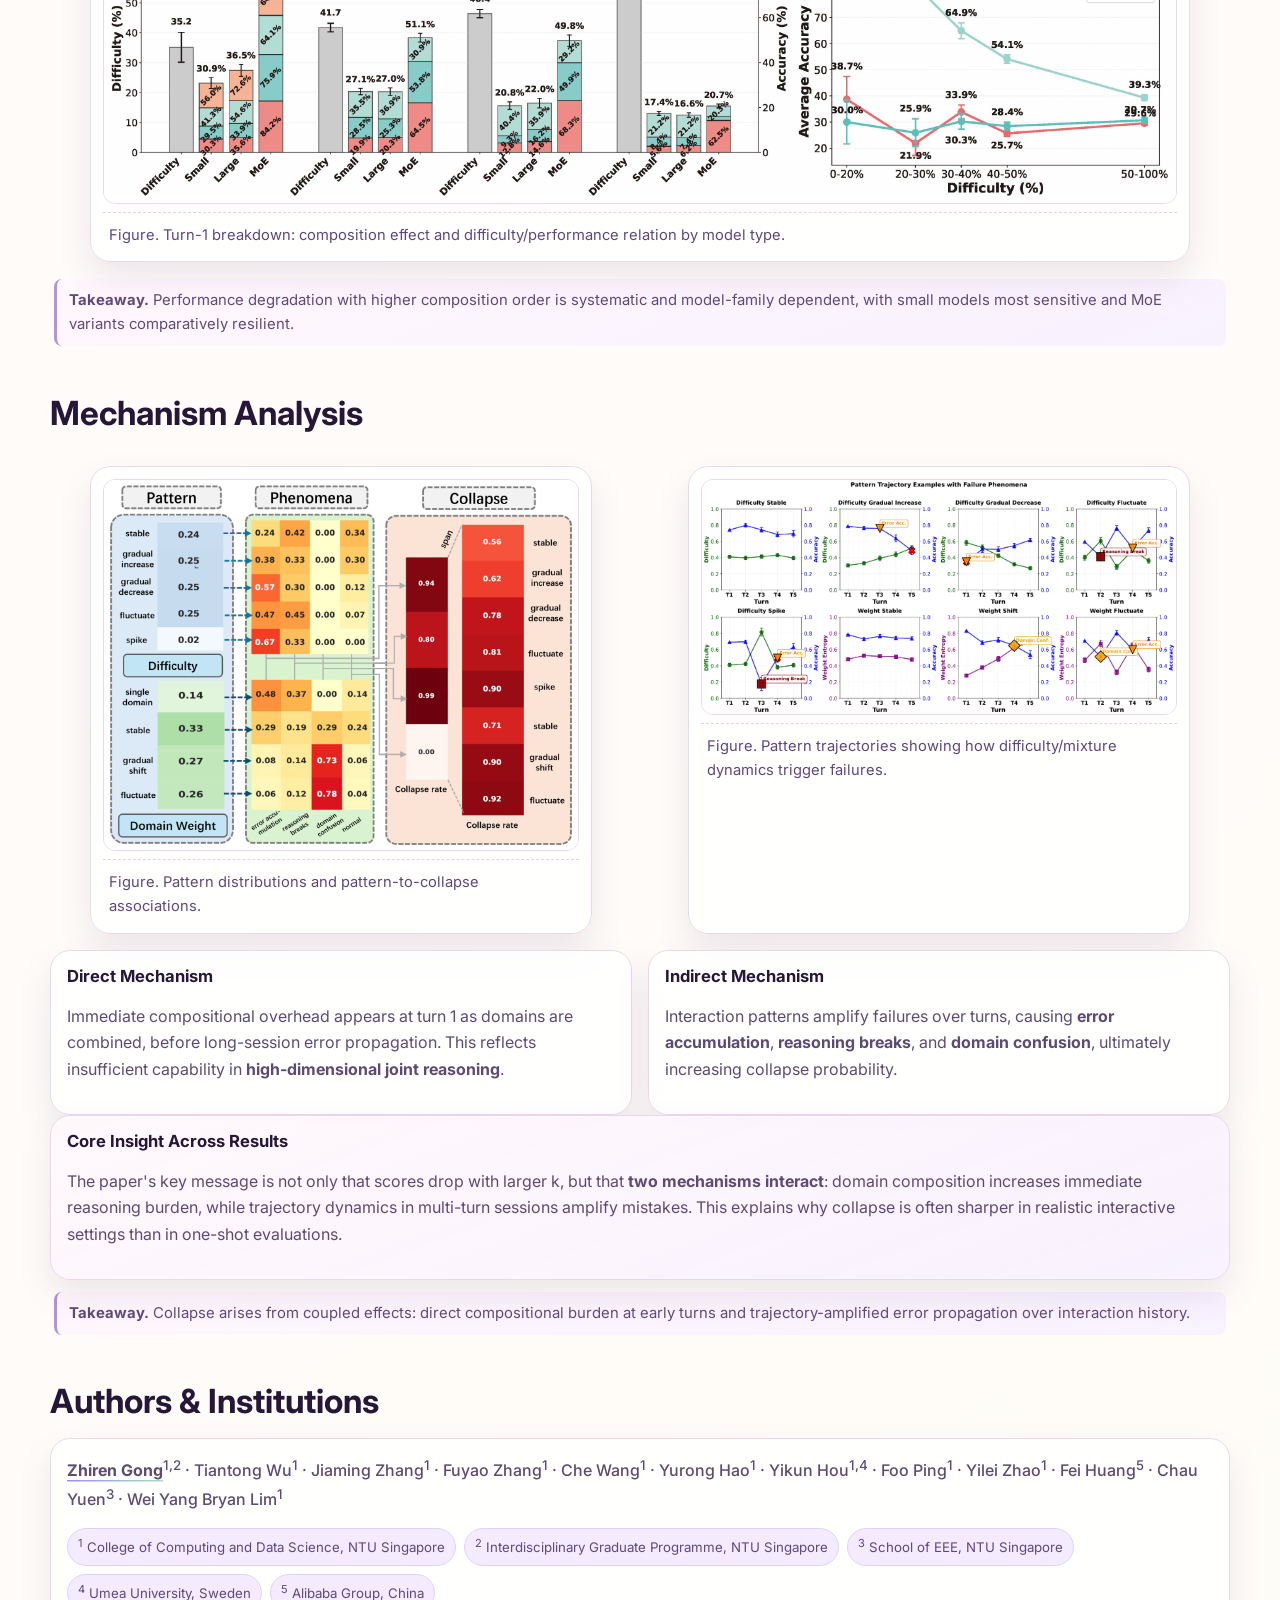
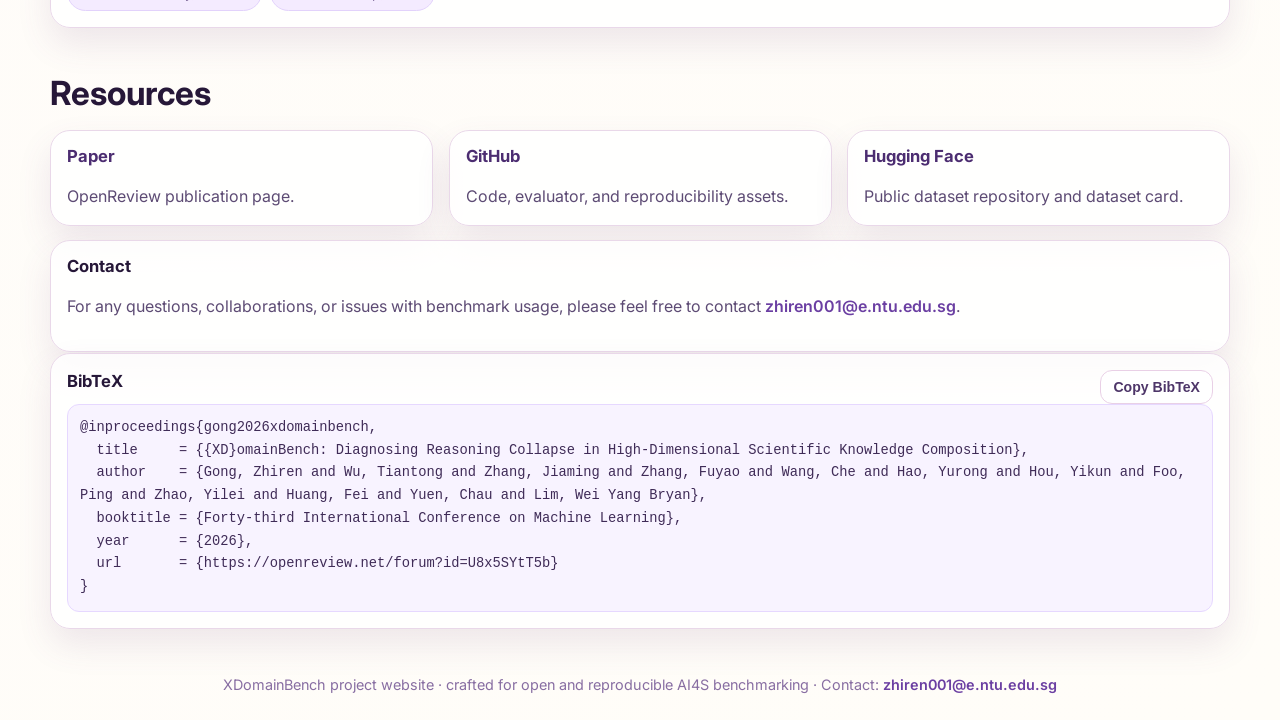
==== commit b13f5aee: "Add favicon and bespoke composition-collapse animation leading Benchmark Design" ====
--- a/index.html
+++ b/index.html
@@ -10,6 +10,7 @@
   <link href="https://fonts.googleapis.com/css2?family=Inter:wght@400;500;600;700;800&family=Space+Grotesk:wght@500;600;700&display=swap" rel="stylesheet">
   <link rel="stylesheet" href="./styles.css">
   <link rel="stylesheet" href="./enhance.css">
+  <link rel="icon" href="data:image/svg+xml,%3Csvg%20xmlns%3D%27http%3A//www.w3.org/2000/svg%27%20viewBox%3D%270%200%2028%2028%27%3E%3Crect%20width%3D%2728%27%20height%3D%2728%27%20rx%3D%277%27%20fill%3D%27%23fff0f5%27/%3E%3Ccircle%20cx%3D%2711%27%20cy%3D%2711%27%20r%3D%276%27%20fill%3D%27none%27%20stroke%3D%27%23d6568c%27%20stroke-width%3D%271.8%27/%3E%3Ccircle%20cx%3D%2717%27%20cy%3D%2711%27%20r%3D%276%27%20fill%3D%27none%27%20stroke%3D%27%238b5cf6%27%20stroke-width%3D%271.8%27/%3E%3Ccircle%20cx%3D%2714%27%20cy%3D%2717%27%20r%3D%276%27%20fill%3D%27none%27%20stroke%3D%27%232bb6c9%27%20stroke-width%3D%271.8%27/%3E%3C/svg%3E">
 </head>
 <body>
   <header class="topbar">
@@ -123,6 +124,50 @@
 
     <section id="design" class="container section">
       <h2>Benchmark Design</h2>
+
+      <style>
+      .xdv{padding:20px 22px;margin:2px 0 24px}
+      .xdv-head{display:flex;align-items:center;gap:12px;margin-bottom:16px;flex-wrap:wrap}
+      .xdv-badge{font:700 11.5px/1 Inter,sans-serif;letter-spacing:.07em;text-transform:uppercase;color:#fff;
+        background:linear-gradient(120deg,var(--rose-strong,#d6568c),var(--violet,#8b5cf6));padding:6px 13px;border-radius:999px}
+      .xdv-sub{color:var(--ink-soft,#6a5870);font-size:14px}
+      .xdv-body{display:grid;grid-template-columns:1fr 300px;gap:26px;align-items:center}
+      @media(max-width:820px){.xdv-body{grid-template-columns:1fr}}
+      .xdv-domains{display:flex;flex-wrap:wrap;gap:9px;margin-bottom:14px}
+      .xdv-chip{padding:7px 13px;border-radius:999px;border:1.5px solid var(--line,#eccfe0);background:var(--card,#fff);
+        font:600 13px/1 Inter;color:#9a8aa6;transition:all .45s cubic-bezier(.2,.7,.2,1)}
+      .xdv-chip.on{color:#fff;transform:translateY(-1px)}
+      .xdv-orderctl{display:flex;align-items:center;gap:10px;font-size:13px;color:var(--ink-soft,#6a5870);margin-top:4px}
+      .xdv-pips{display:flex;gap:6px}
+      .xdv-pip{width:26px;height:6px;border-radius:3px;background:var(--line,#eccfe0);transition:background .4s}
+      .xdv-pip.on{background:linear-gradient(90deg,var(--rose-strong,#d6568c),var(--violet,#8b5cf6))}
+      .xdv-gauge{text-align:center;border:1px solid var(--line,#eccfe0);border-radius:16px;padding:18px 16px;background:var(--card,#fff)}
+      .xdv-acc{font:800 46px/1 'Space Grotesk',Inter,sans-serif;transition:color .5s}
+      .xdv-acclab{font:600 12px/1 Inter;color:var(--ink-soft,#6a5870);letter-spacing:.04em;text-transform:uppercase;margin-top:6px}
+      .xdv-bar{height:10px;border-radius:6px;background:rgba(150,120,160,.15);overflow:hidden;margin-top:14px}
+      .xdv-bar i{display:block;height:100%;width:0;border-radius:6px;transition:width .7s cubic-bezier(.2,.7,.2,1),background .5s}
+      .xdv-curve{margin-top:14px}
+      .xdv-cap{margin:16px 2px 0;color:var(--ink-soft,#6a5870);font-size:13.5px;line-height:1.6}
+      .xdv-cap b{color:var(--ink,#2a1f30)}
+      </style>
+      <figure class="card figure-card xdv" aria-label="Illustration of reasoning collapse with composition order">
+        <div class="xdv-head"><span class="xdv-badge">XDomainBench · live</span>
+          <span class="xdv-sub">as scientific concepts from <b style="color:var(--violet,#8b5cf6)">more domains</b> must compose, reasoning <b style="color:var(--rose-strong,#d6568c)">collapses</b> — we measure where &amp; why</span></div>
+        <div class="xdv-body">
+          <div>
+            <div class="xdv-domains" id="xdvDomains"></div>
+            <div class="xdv-orderctl"><span>composition order</span><div class="xdv-pips" id="xdvPips"></div><b id="xdvOrder" style="color:var(--violet,#8b5cf6)"></b></div>
+            <svg class="xdv-curve" id="xdvCurve" viewBox="0 0 520 150" style="width:100%;height:auto"></svg>
+          </div>
+          <div class="xdv-gauge">
+            <div class="xdv-acc" id="xdvAcc">—</div>
+            <div class="xdv-acclab">composition accuracy</div>
+            <div class="xdv-bar"><i id="xdvFill"></i></div>
+          </div>
+        </div>
+        <p class="xdv-cap">Single-domain questions are easy; the failure is <b>compositional</b>. XDomainBench scales the number of domains a question fuses and exposes a steep <b>reasoning collapse</b> — turning a diffuse failure mode into a measurable, diagnosable axis. <span style="opacity:.7">(trend shown is illustrative)</span></p>
+      </figure>
+
       <div class="story-grid">
         <figure class="card figure-card">
           <img src="./assets/indexed/bench_design.png" alt="Design framework of XDomainBench" data-full="./assets/indexed/bench_design.png" loading="lazy">
@@ -464,6 +509,59 @@
     <img id="lightboxImg" src="" alt="Expanded figure preview">
   </div>
 
+  <script>
+  /* XDomainBench live: composition order rises, scientific domains fuse, and
+     reasoning accuracy collapses — the benchmark's central phenomenon. */
+  (function(){
+    var dWrap=document.getElementById('xdvDomains'); if(!dWrap) return;
+    var pips=document.getElementById('xdvPips'), orderEl=document.getElementById('xdvOrder'),
+        accEl=document.getElementById('xdvAcc'), fill=document.getElementById('xdvFill'),
+        curve=document.getElementById('xdvCurve');
+    var NS='http://www.w3.org/2000/svg';
+    var DOMAINS=[['Physics','#d6568c'],['Chemistry','#8b5cf6'],['Biology','#2bb6c9'],['Economics','#e0a43b'],['Medicine','#2bbf9e'],['Materials','#5b8def']];
+    var chips=DOMAINS.map(function(d){var c=document.createElement('span');c.className='xdv-chip';c.textContent=d[0];dWrap.appendChild(c);return c;});
+    for(var k=0;k<4;k++){var p=document.createElement('span');p.className='xdv-pip';pips.appendChild(p);}
+    var pipEls=[].slice.call(pips.children);
+    var ACC=[82,61,38,19];
+    function accColor(a){return a>=75?'#2bbf9e':a>=55?'#e0a43b':a>=32?'#e8743b':'#e5484d';}
+    /* curve scaffold */
+    var CX=[70,215,360,495], CY=ACC.map(function(a){return 128-(a/100)*108;});
+    curve.innerHTML='';
+    curve.appendChild(mk('line',{x1:40,y1:128,x2:510,y2:128,stroke:'rgba(150,120,160,.3)','stroke-width':1}));
+    var poly=mk('polyline',{points:CX.map(function(x,i){return x+','+CY[i];}).join(' '),fill:'none',stroke:'rgba(150,120,160,.35)','stroke-width':2,'stroke-dasharray':'4 4'});
+    curve.appendChild(poly);
+    var cpts=CX.map(function(x,i){var c=mk('circle',{cx:x,cy:CY[i],r:4,fill:'#c9b6cf'});curve.appendChild(c);
+      var t=mk('text',{x:x,y:146,fill:'#8a7a92','font-size':10.5,'text-anchor':'middle','font-family':'Inter'});t.textContent=(i+1)+'-dom';curve.appendChild(t);
+      var vt=mk('text',{x:x,y:CY[i]-10,fill:accColor(ACC[i]),'font-size':12,'font-weight':700,'text-anchor':'middle','font-family':'Inter',opacity:0});vt.textContent=ACC[i]+'%';curve.appendChild(vt);
+      return {c:c,vt:vt};});
+    var live=mk('polyline',{points:'',fill:'none',stroke:'url(#xgrad)','stroke-width':3,'stroke-linecap':'round','stroke-linejoin':'round'});
+    var defs=mk('defs',{}); defs.innerHTML='<linearGradient id="xgrad" x1="0" y1="0" x2="1" y2="0"><stop offset="0" stop-color="#2bbf9e"/><stop offset="0.5" stop-color="#e0a43b"/><stop offset="1" stop-color="#e5484d"/></linearGradient>';
+    curve.appendChild(defs); curve.appendChild(live);
+    function mk(t,a){var n=document.createElementNS(NS,t);for(var k in a)n.setAttribute(k,a[k]);return n;}
+    /* arcs between active domains */
+    function render(o){
+      orderEl.textContent='= '+o;
+      chips.forEach(function(c,i){var on=i<o; c.classList.toggle('on',on); c.style.background=on?DOMAINS[i][1]:''; c.style.borderColor=on?DOMAINS[i][1]:'';});
+      pipEls.forEach(function(p,i){p.classList.toggle('on',i<o);});
+      var a=ACC[o-1]; accEl.textContent=a+'%'; accEl.style.color=accColor(a);
+      fill.style.width=a+'%'; fill.style.background=accColor(a);
+      cpts.forEach(function(pt,i){var active=i<o; pt.c.setAttribute('r',i===o-1?6:(active?4.5:4));
+        pt.c.setAttribute('fill',active?accColor(ACC[i]):'#c9b6cf');
+        pt.c.setAttribute('style',i===o-1?'filter:drop-shadow(0 0 5px '+accColor(ACC[i])+')':'');
+        pt.vt.setAttribute('opacity',active?1:0);});
+      live.setAttribute('points',CX.slice(0,o).map(function(x,i){return x+','+CY[i];}).join(' '));
+    }
+    var reduce=false; try{reduce=matchMedia('(prefers-reduced-motion: reduce)').matches;}catch(e){}
+    if(reduce){ render(4); return; }
+    var o=1, started=false;
+    function tick(){ render(o); o=o%4+1; setTimeout(tick, o===1?2600:1800); }
+    function start(){ if(started)return; started=true; tick(); }
+    if('IntersectionObserver' in window){
+      var io=new IntersectionObserver(function(e){e.forEach(function(en){if(en.isIntersecting){start();io.disconnect();}});},{threshold:.3});
+      io.observe(dWrap);
+    } else start();
+  })();
+  </script>
   <script src="./script.js"></script>
   <script src="./enhance.js"></script>
 </body>
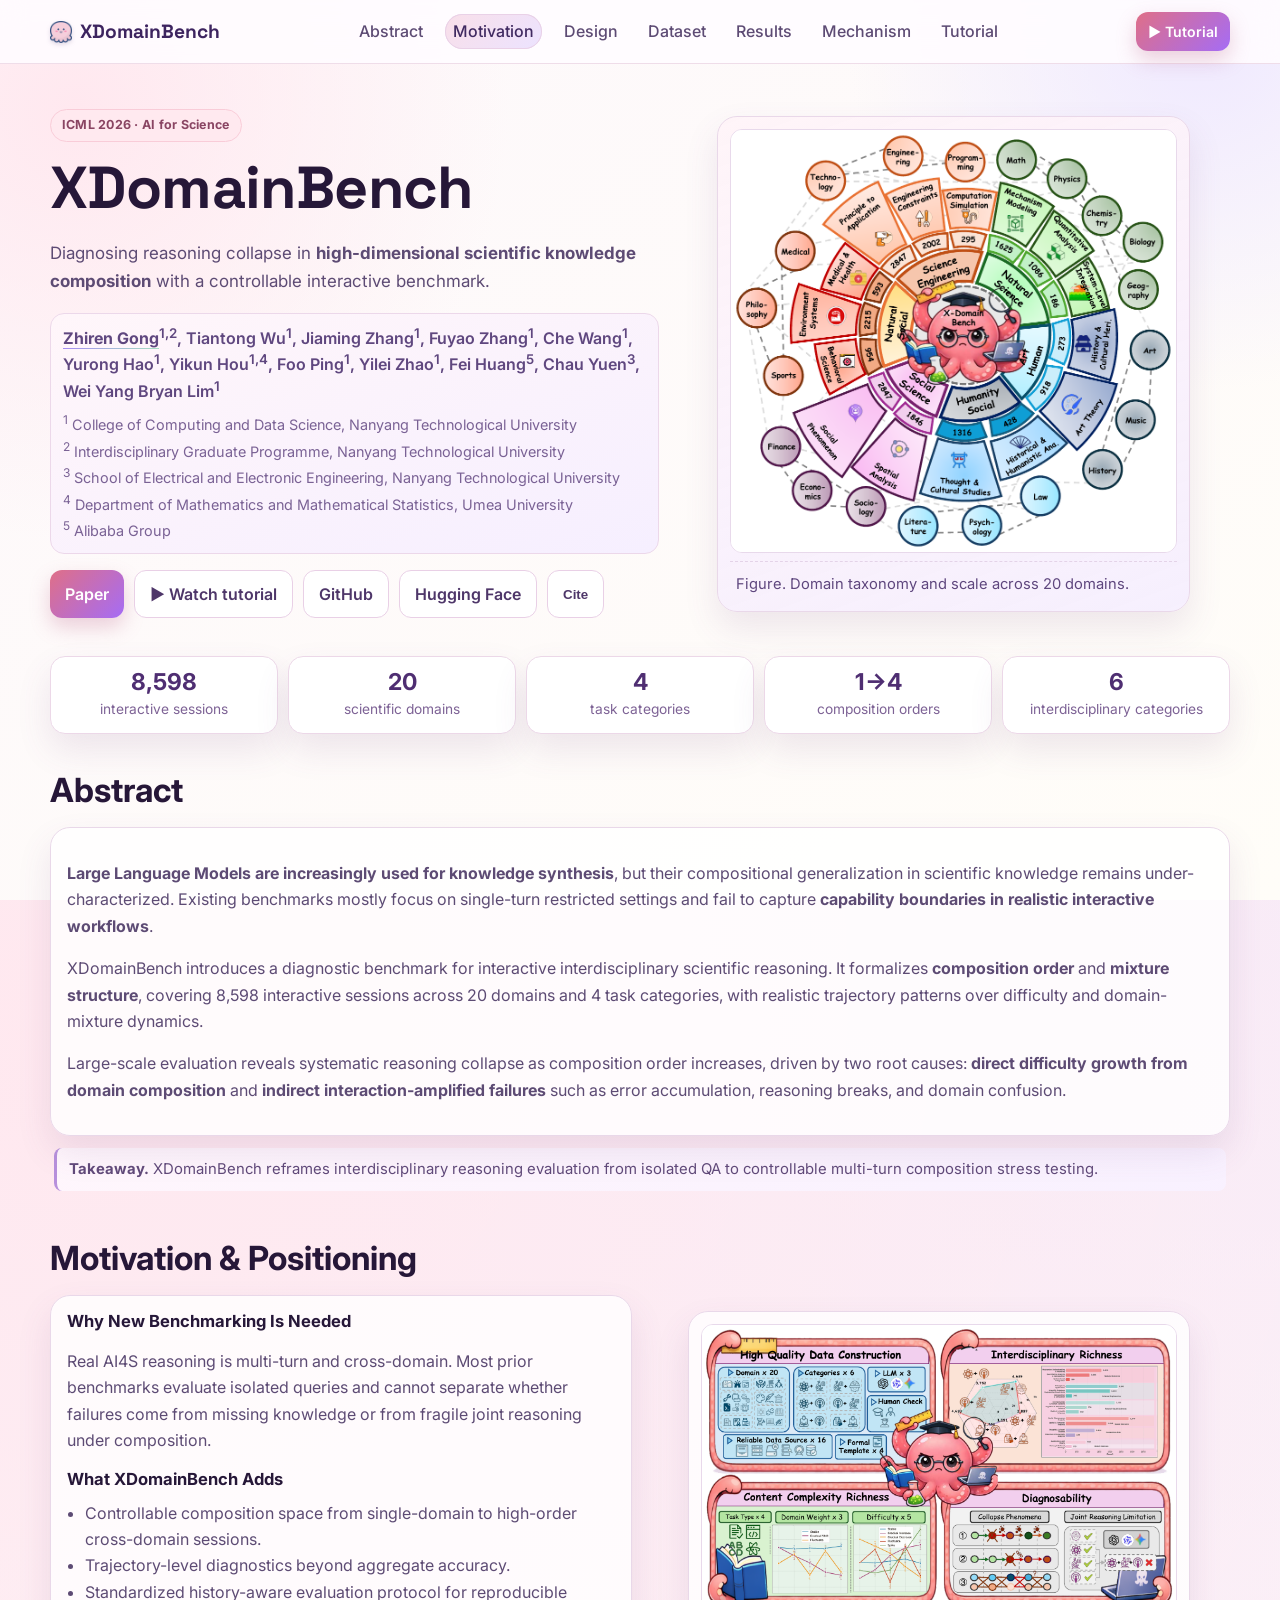
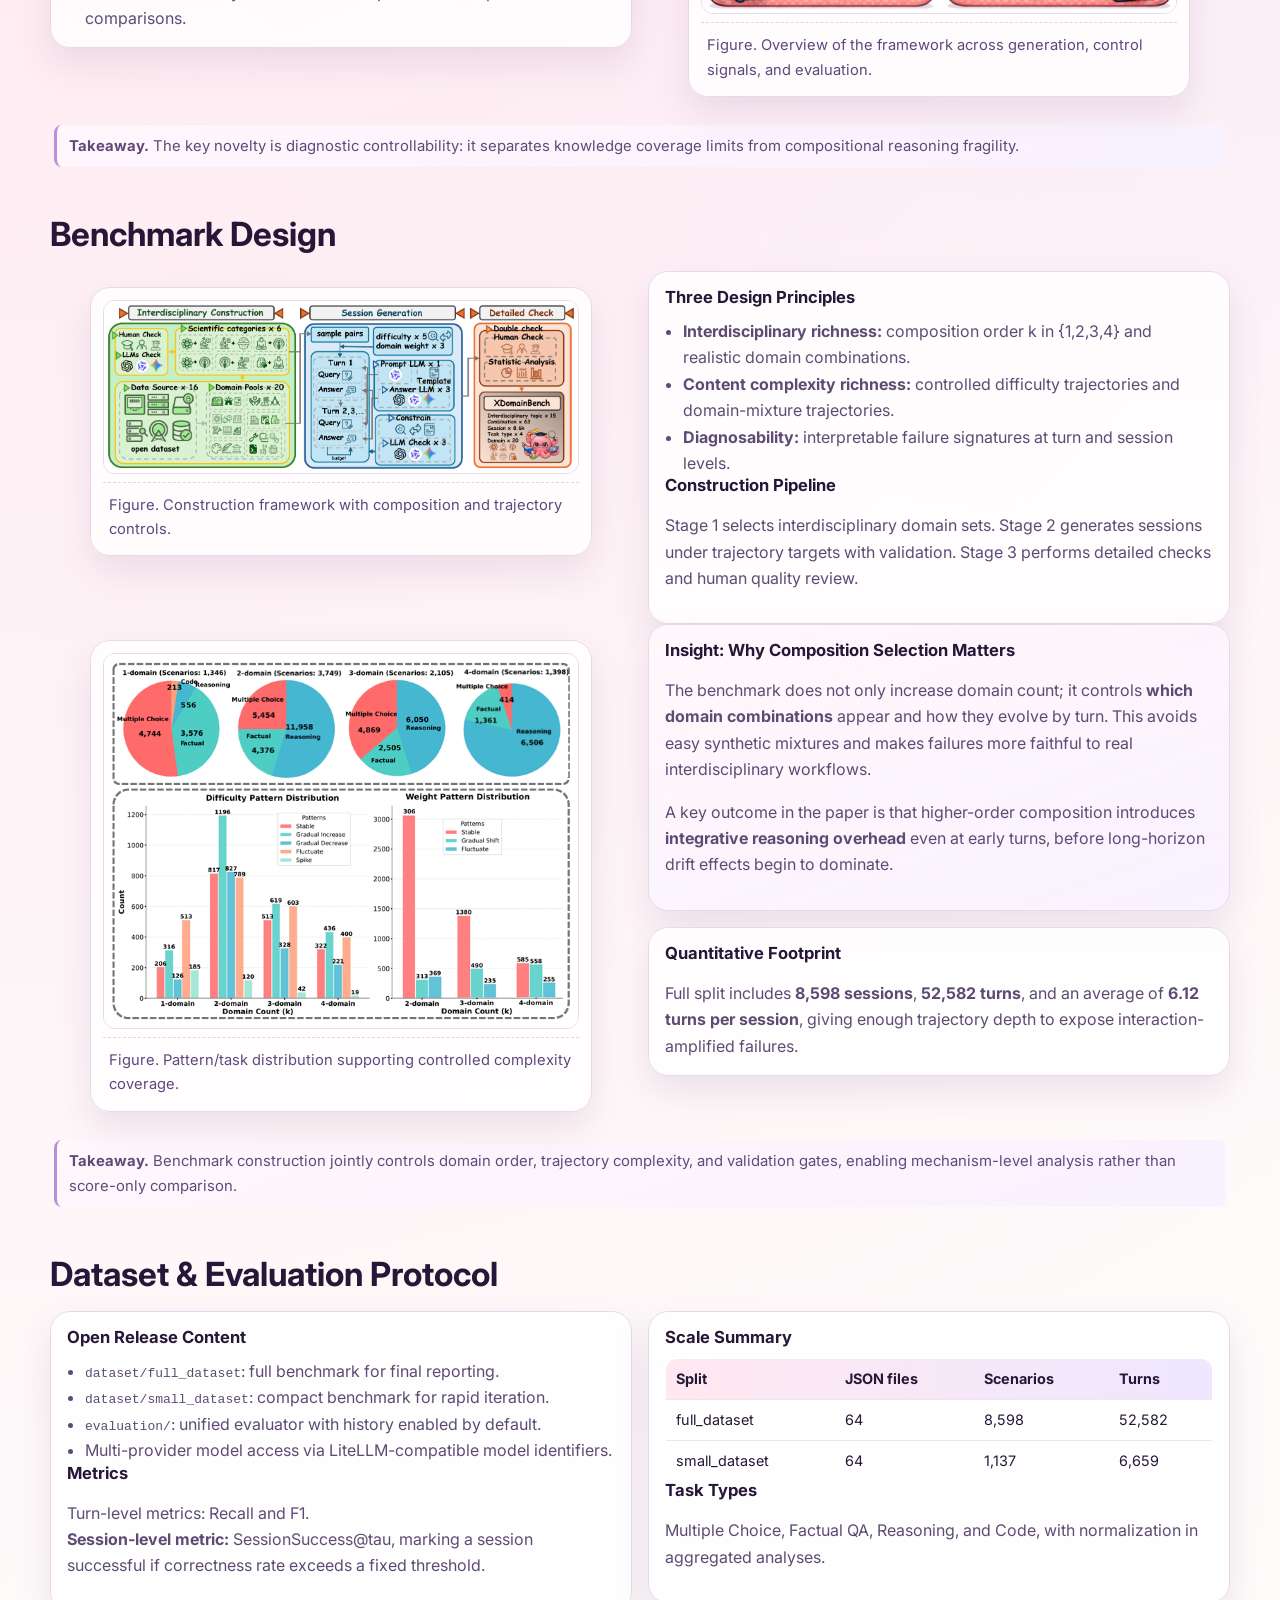
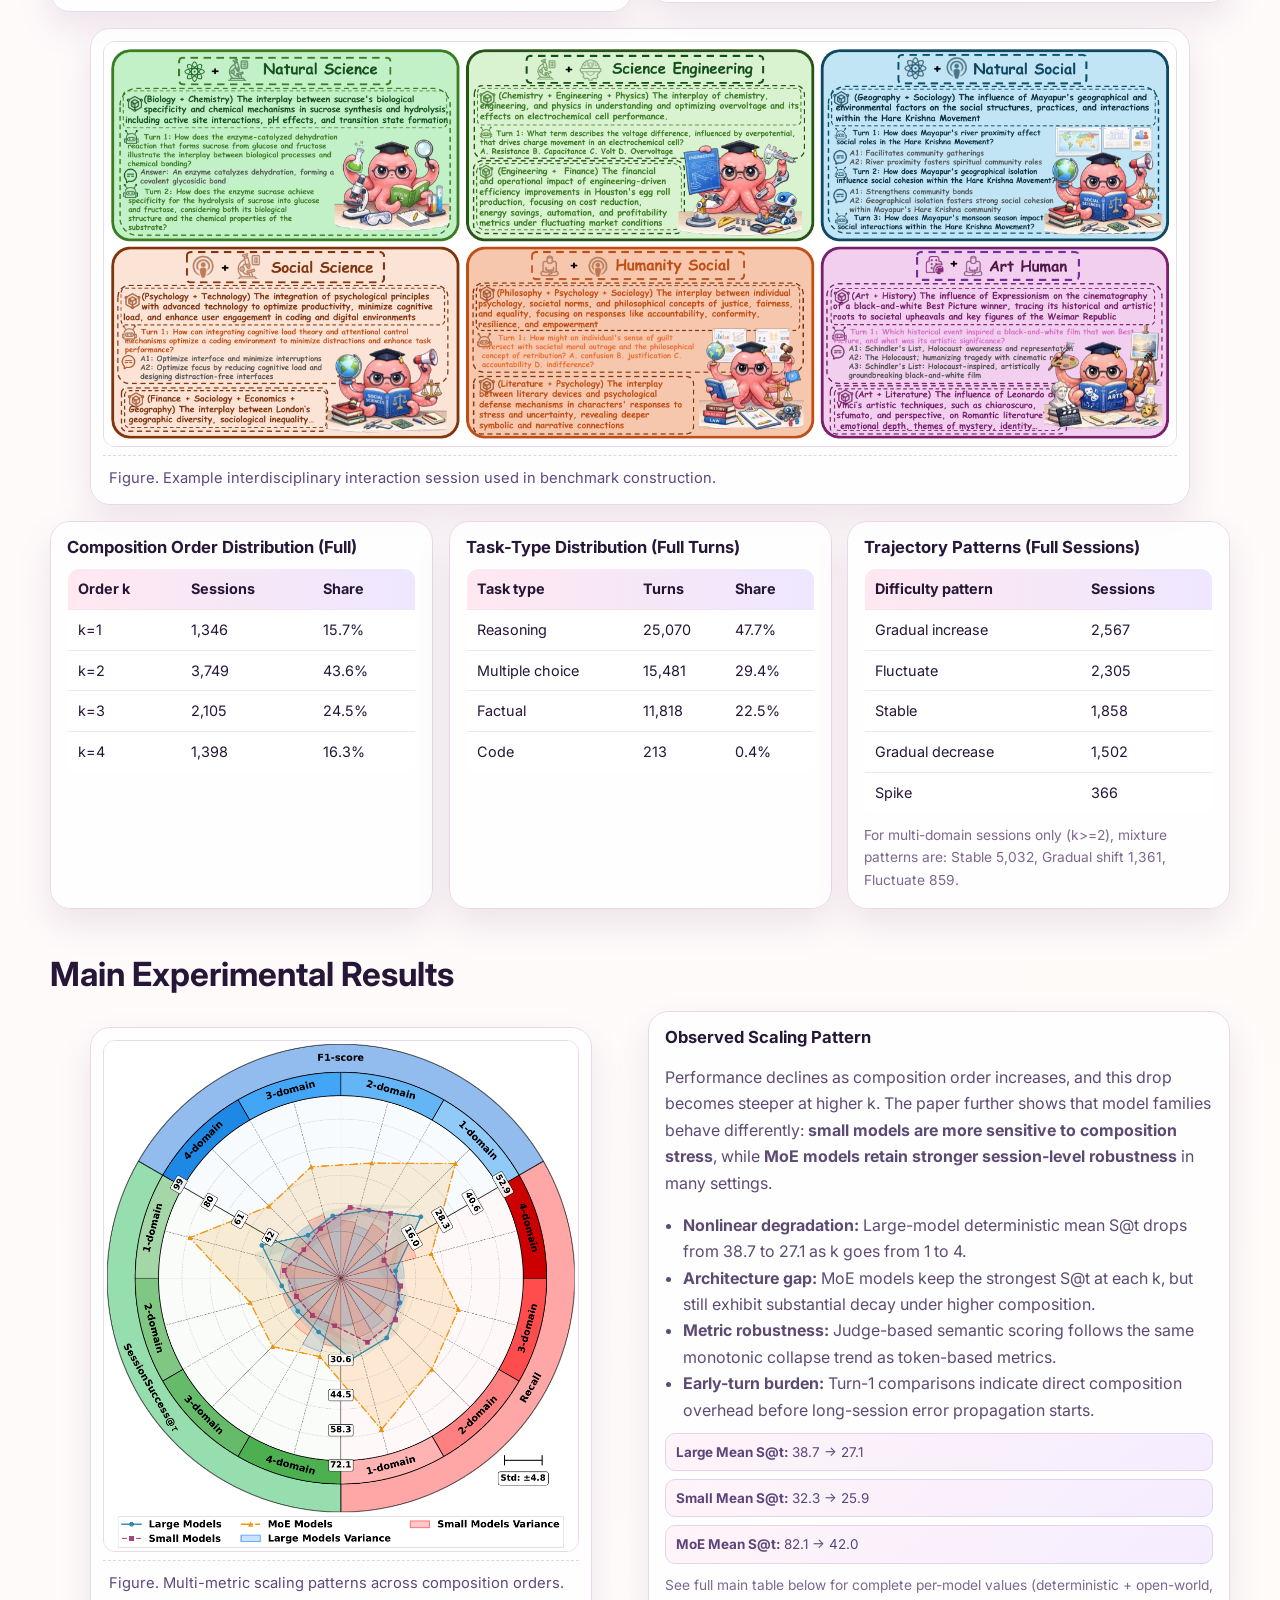
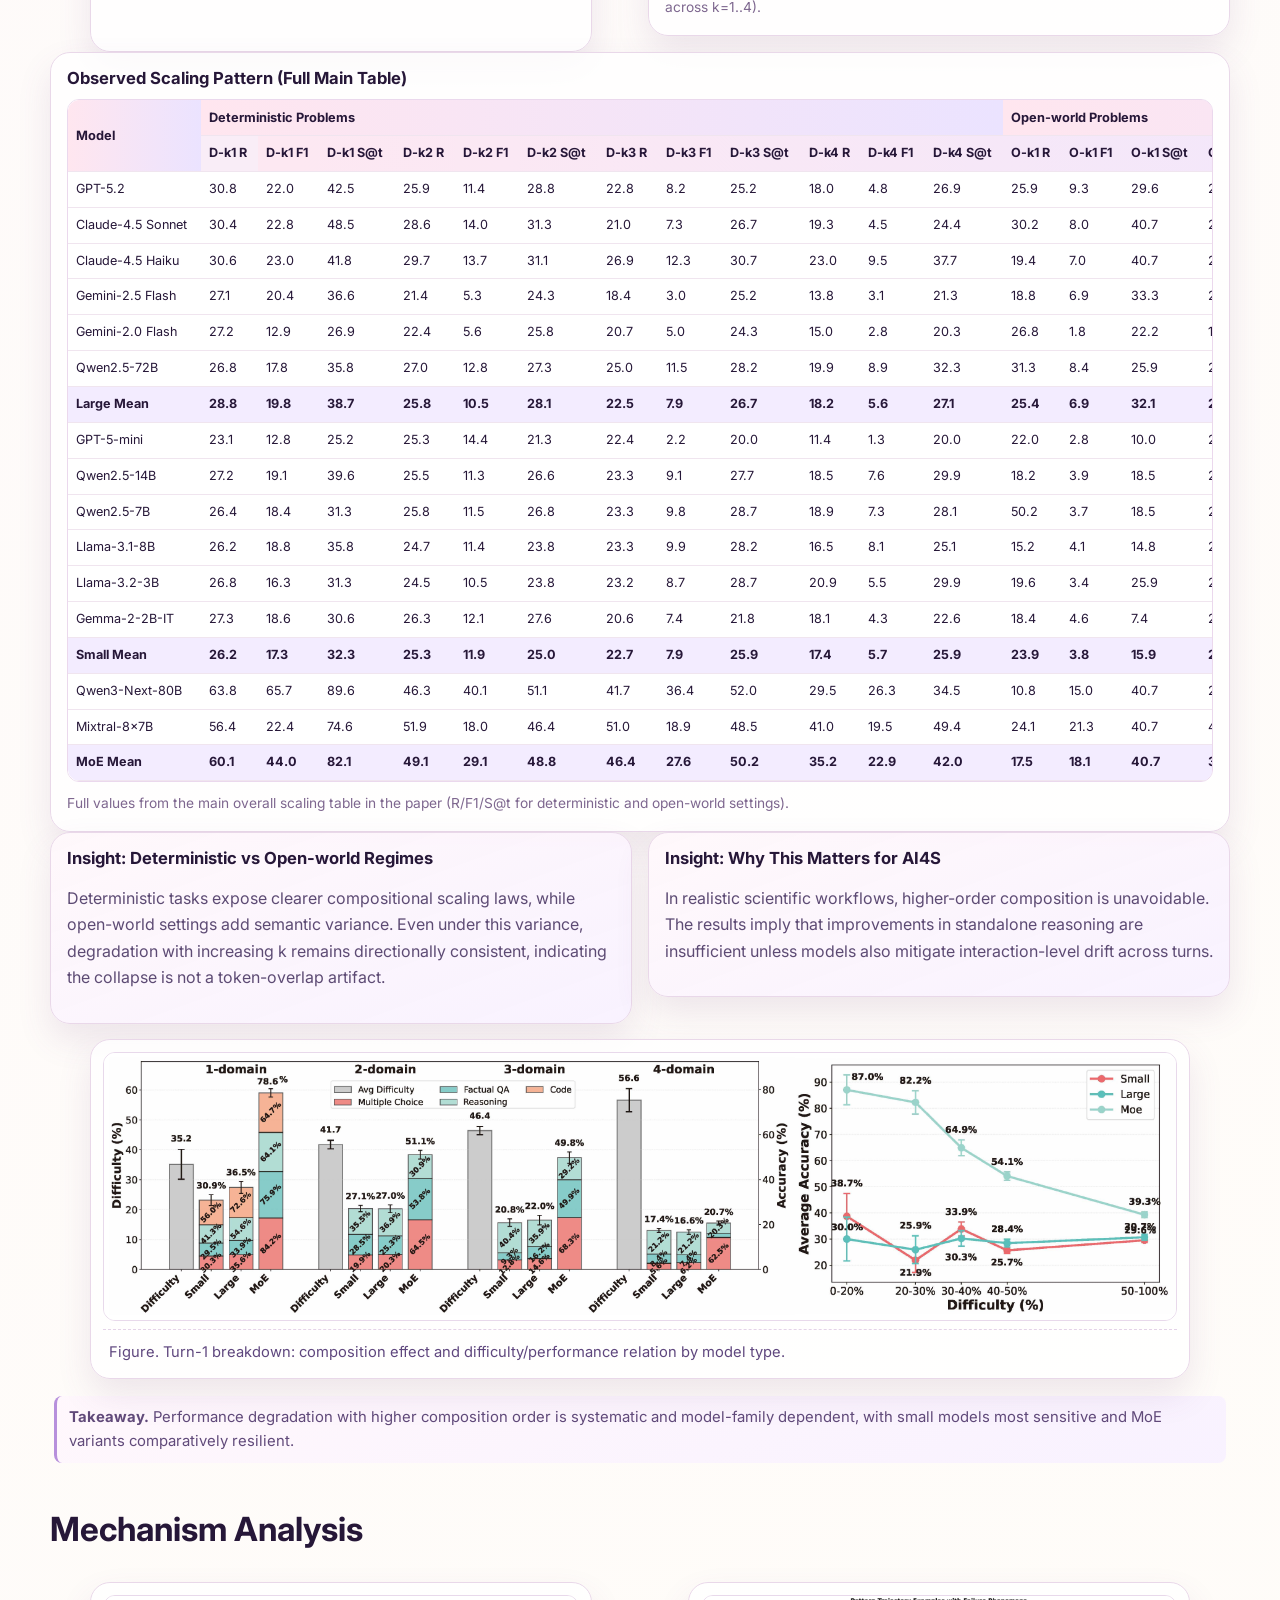
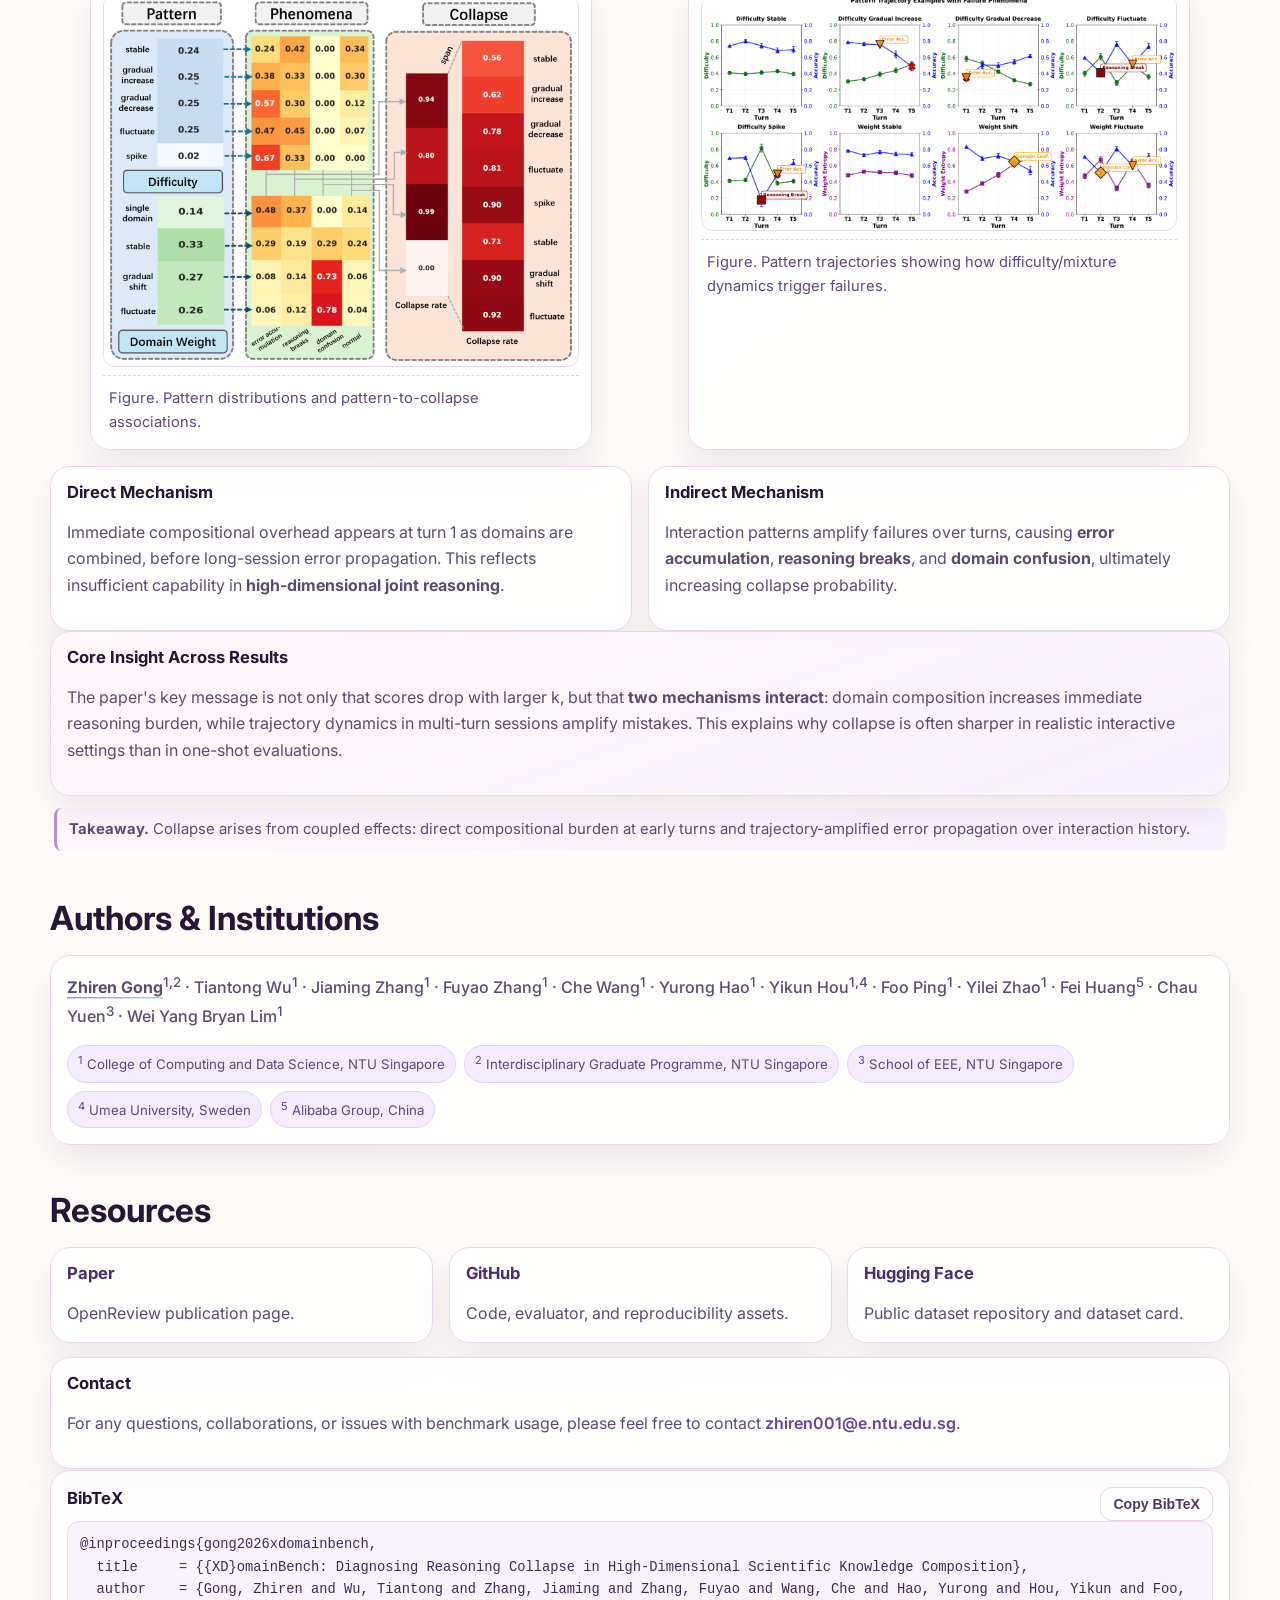
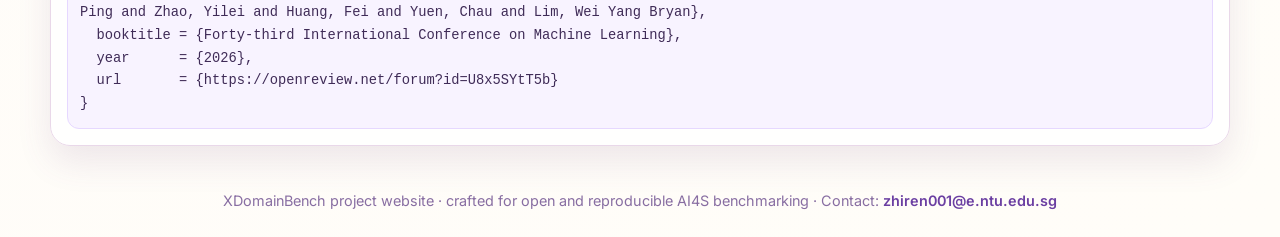
==== commit 0263958a: "Remove bespoke composition animation (benchmark site keeps it simple)" ====
--- a/index.html
+++ b/index.html
@@ -125,48 +125,6 @@
     <section id="design" class="container section">
       <h2>Benchmark Design</h2>
 
-      <style>
-      .xdv{padding:20px 22px;margin:2px 0 24px}
-      .xdv-head{display:flex;align-items:center;gap:12px;margin-bottom:16px;flex-wrap:wrap}
-      .xdv-badge{font:700 11.5px/1 Inter,sans-serif;letter-spacing:.07em;text-transform:uppercase;color:#fff;
-        background:linear-gradient(120deg,var(--rose-strong,#d6568c),var(--violet,#8b5cf6));padding:6px 13px;border-radius:999px}
-      .xdv-sub{color:var(--ink-soft,#6a5870);font-size:14px}
-      .xdv-body{display:grid;grid-template-columns:1fr 300px;gap:26px;align-items:center}
-      @media(max-width:820px){.xdv-body{grid-template-columns:1fr}}
-      .xdv-domains{display:flex;flex-wrap:wrap;gap:9px;margin-bottom:14px}
-      .xdv-chip{padding:7px 13px;border-radius:999px;border:1.5px solid var(--line,#eccfe0);background:var(--card,#fff);
-        font:600 13px/1 Inter;color:#9a8aa6;transition:all .45s cubic-bezier(.2,.7,.2,1)}
-      .xdv-chip.on{color:#fff;transform:translateY(-1px)}
-      .xdv-orderctl{display:flex;align-items:center;gap:10px;font-size:13px;color:var(--ink-soft,#6a5870);margin-top:4px}
-      .xdv-pips{display:flex;gap:6px}
-      .xdv-pip{width:26px;height:6px;border-radius:3px;background:var(--line,#eccfe0);transition:background .4s}
-      .xdv-pip.on{background:linear-gradient(90deg,var(--rose-strong,#d6568c),var(--violet,#8b5cf6))}
-      .xdv-gauge{text-align:center;border:1px solid var(--line,#eccfe0);border-radius:16px;padding:18px 16px;background:var(--card,#fff)}
-      .xdv-acc{font:800 46px/1 'Space Grotesk',Inter,sans-serif;transition:color .5s}
-      .xdv-acclab{font:600 12px/1 Inter;color:var(--ink-soft,#6a5870);letter-spacing:.04em;text-transform:uppercase;margin-top:6px}
-      .xdv-bar{height:10px;border-radius:6px;background:rgba(150,120,160,.15);overflow:hidden;margin-top:14px}
-      .xdv-bar i{display:block;height:100%;width:0;border-radius:6px;transition:width .7s cubic-bezier(.2,.7,.2,1),background .5s}
-      .xdv-curve{margin-top:14px}
-      .xdv-cap{margin:16px 2px 0;color:var(--ink-soft,#6a5870);font-size:13.5px;line-height:1.6}
-      .xdv-cap b{color:var(--ink,#2a1f30)}
-      </style>
-      <figure class="card figure-card xdv" aria-label="Illustration of reasoning collapse with composition order">
-        <div class="xdv-head"><span class="xdv-badge">XDomainBench · live</span>
-          <span class="xdv-sub">as scientific concepts from <b style="color:var(--violet,#8b5cf6)">more domains</b> must compose, reasoning <b style="color:var(--rose-strong,#d6568c)">collapses</b> — we measure where &amp; why</span></div>
-        <div class="xdv-body">
-          <div>
-            <div class="xdv-domains" id="xdvDomains"></div>
-            <div class="xdv-orderctl"><span>composition order</span><div class="xdv-pips" id="xdvPips"></div><b id="xdvOrder" style="color:var(--violet,#8b5cf6)"></b></div>
-            <svg class="xdv-curve" id="xdvCurve" viewBox="0 0 520 150" style="width:100%;height:auto"></svg>
-          </div>
-          <div class="xdv-gauge">
-            <div class="xdv-acc" id="xdvAcc">—</div>
-            <div class="xdv-acclab">composition accuracy</div>
-            <div class="xdv-bar"><i id="xdvFill"></i></div>
-          </div>
-        </div>
-        <p class="xdv-cap">Single-domain questions are easy; the failure is <b>compositional</b>. XDomainBench scales the number of domains a question fuses and exposes a steep <b>reasoning collapse</b> — turning a diffuse failure mode into a measurable, diagnosable axis. <span style="opacity:.7">(trend shown is illustrative)</span></p>
-      </figure>
 
       <div class="story-grid">
         <figure class="card figure-card">
@@ -509,59 +467,6 @@
     <img id="lightboxImg" src="" alt="Expanded figure preview">
   </div>
 
-  <script>
-  /* XDomainBench live: composition order rises, scientific domains fuse, and
-     reasoning accuracy collapses — the benchmark's central phenomenon. */
-  (function(){
-    var dWrap=document.getElementById('xdvDomains'); if(!dWrap) return;
-    var pips=document.getElementById('xdvPips'), orderEl=document.getElementById('xdvOrder'),
-        accEl=document.getElementById('xdvAcc'), fill=document.getElementById('xdvFill'),
-        curve=document.getElementById('xdvCurve');
-    var NS='http://www.w3.org/2000/svg';
-    var DOMAINS=[['Physics','#d6568c'],['Chemistry','#8b5cf6'],['Biology','#2bb6c9'],['Economics','#e0a43b'],['Medicine','#2bbf9e'],['Materials','#5b8def']];
-    var chips=DOMAINS.map(function(d){var c=document.createElement('span');c.className='xdv-chip';c.textContent=d[0];dWrap.appendChild(c);return c;});
-    for(var k=0;k<4;k++){var p=document.createElement('span');p.className='xdv-pip';pips.appendChild(p);}
-    var pipEls=[].slice.call(pips.children);
-    var ACC=[82,61,38,19];
-    function accColor(a){return a>=75?'#2bbf9e':a>=55?'#e0a43b':a>=32?'#e8743b':'#e5484d';}
-    /* curve scaffold */
-    var CX=[70,215,360,495], CY=ACC.map(function(a){return 128-(a/100)*108;});
-    curve.innerHTML='';
-    curve.appendChild(mk('line',{x1:40,y1:128,x2:510,y2:128,stroke:'rgba(150,120,160,.3)','stroke-width':1}));
-    var poly=mk('polyline',{points:CX.map(function(x,i){return x+','+CY[i];}).join(' '),fill:'none',stroke:'rgba(150,120,160,.35)','stroke-width':2,'stroke-dasharray':'4 4'});
-    curve.appendChild(poly);
-    var cpts=CX.map(function(x,i){var c=mk('circle',{cx:x,cy:CY[i],r:4,fill:'#c9b6cf'});curve.appendChild(c);
-      var t=mk('text',{x:x,y:146,fill:'#8a7a92','font-size':10.5,'text-anchor':'middle','font-family':'Inter'});t.textContent=(i+1)+'-dom';curve.appendChild(t);
-      var vt=mk('text',{x:x,y:CY[i]-10,fill:accColor(ACC[i]),'font-size':12,'font-weight':700,'text-anchor':'middle','font-family':'Inter',opacity:0});vt.textContent=ACC[i]+'%';curve.appendChild(vt);
-      return {c:c,vt:vt};});
-    var live=mk('polyline',{points:'',fill:'none',stroke:'url(#xgrad)','stroke-width':3,'stroke-linecap':'round','stroke-linejoin':'round'});
-    var defs=mk('defs',{}); defs.innerHTML='<linearGradient id="xgrad" x1="0" y1="0" x2="1" y2="0"><stop offset="0" stop-color="#2bbf9e"/><stop offset="0.5" stop-color="#e0a43b"/><stop offset="1" stop-color="#e5484d"/></linearGradient>';
-    curve.appendChild(defs); curve.appendChild(live);
-    function mk(t,a){var n=document.createElementNS(NS,t);for(var k in a)n.setAttribute(k,a[k]);return n;}
-    /* arcs between active domains */
-    function render(o){
-      orderEl.textContent='= '+o;
-      chips.forEach(function(c,i){var on=i<o; c.classList.toggle('on',on); c.style.background=on?DOMAINS[i][1]:''; c.style.borderColor=on?DOMAINS[i][1]:'';});
-      pipEls.forEach(function(p,i){p.classList.toggle('on',i<o);});
-      var a=ACC[o-1]; accEl.textContent=a+'%'; accEl.style.color=accColor(a);
-      fill.style.width=a+'%'; fill.style.background=accColor(a);
-      cpts.forEach(function(pt,i){var active=i<o; pt.c.setAttribute('r',i===o-1?6:(active?4.5:4));
-        pt.c.setAttribute('fill',active?accColor(ACC[i]):'#c9b6cf');
-        pt.c.setAttribute('style',i===o-1?'filter:drop-shadow(0 0 5px '+accColor(ACC[i])+')':'');
-        pt.vt.setAttribute('opacity',active?1:0);});
-      live.setAttribute('points',CX.slice(0,o).map(function(x,i){return x+','+CY[i];}).join(' '));
-    }
-    var reduce=false; try{reduce=matchMedia('(prefers-reduced-motion: reduce)').matches;}catch(e){}
-    if(reduce){ render(4); return; }
-    var o=1, started=false;
-    function tick(){ render(o); o=o%4+1; setTimeout(tick, o===1?2600:1800); }
-    function start(){ if(started)return; started=true; tick(); }
-    if('IntersectionObserver' in window){
-      var io=new IntersectionObserver(function(e){e.forEach(function(en){if(en.isIntersecting){start();io.disconnect();}});},{threshold:.3});
-      io.observe(dWrap);
-    } else start();
-  })();
-  </script>
   <script src="./script.js"></script>
   <script src="./enhance.js"></script>
 </body>
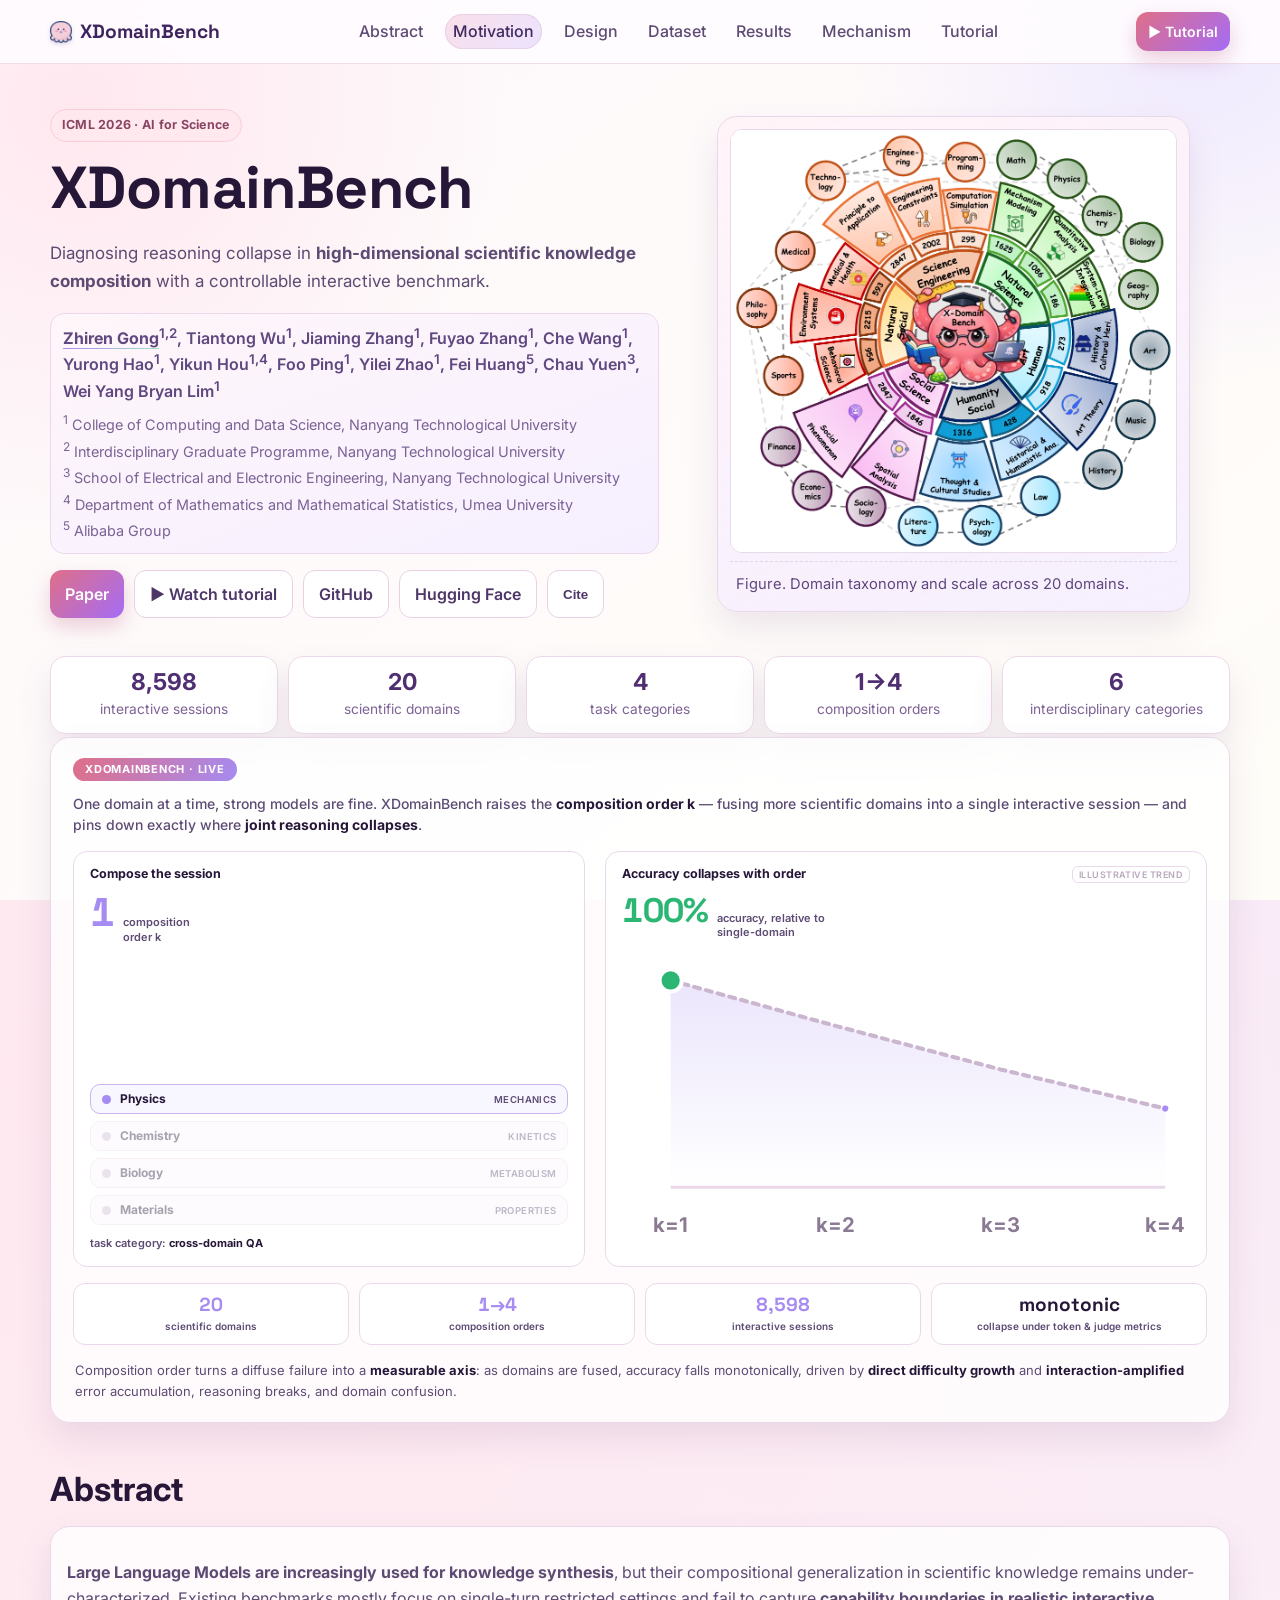
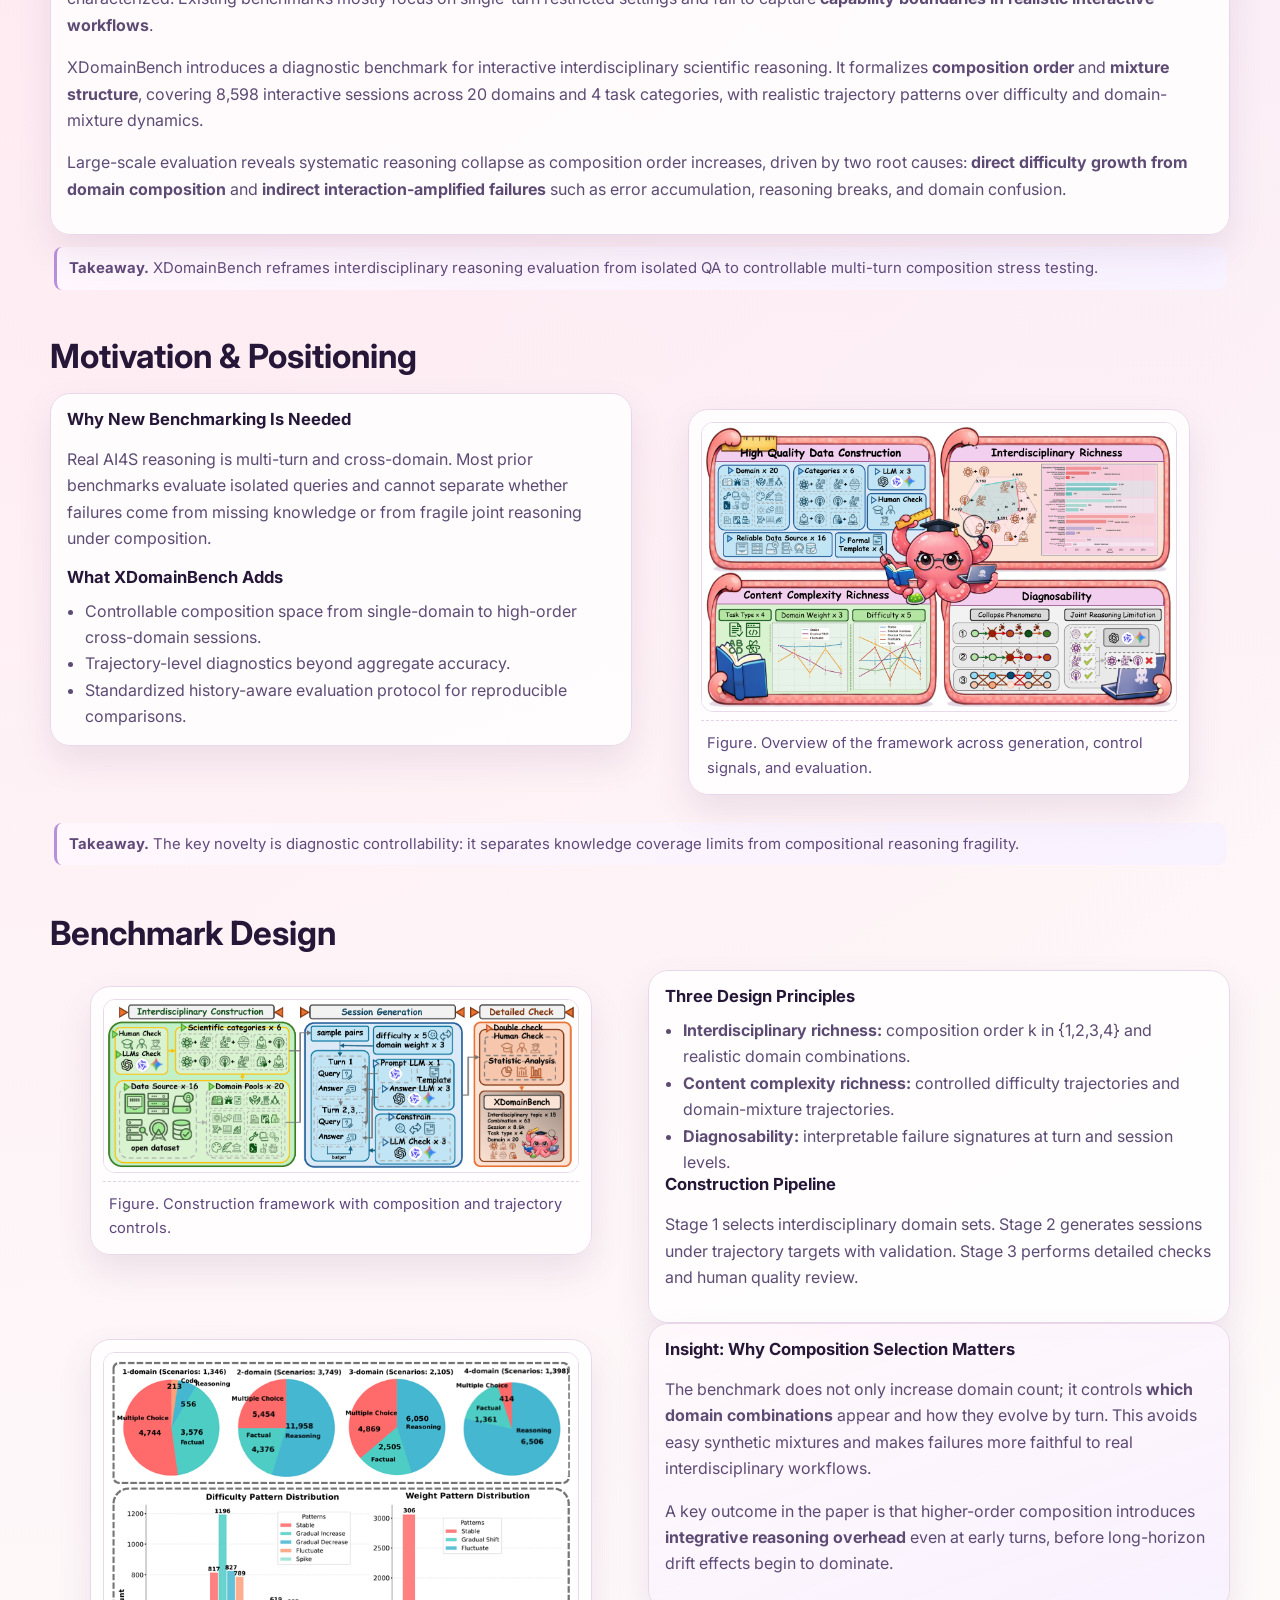
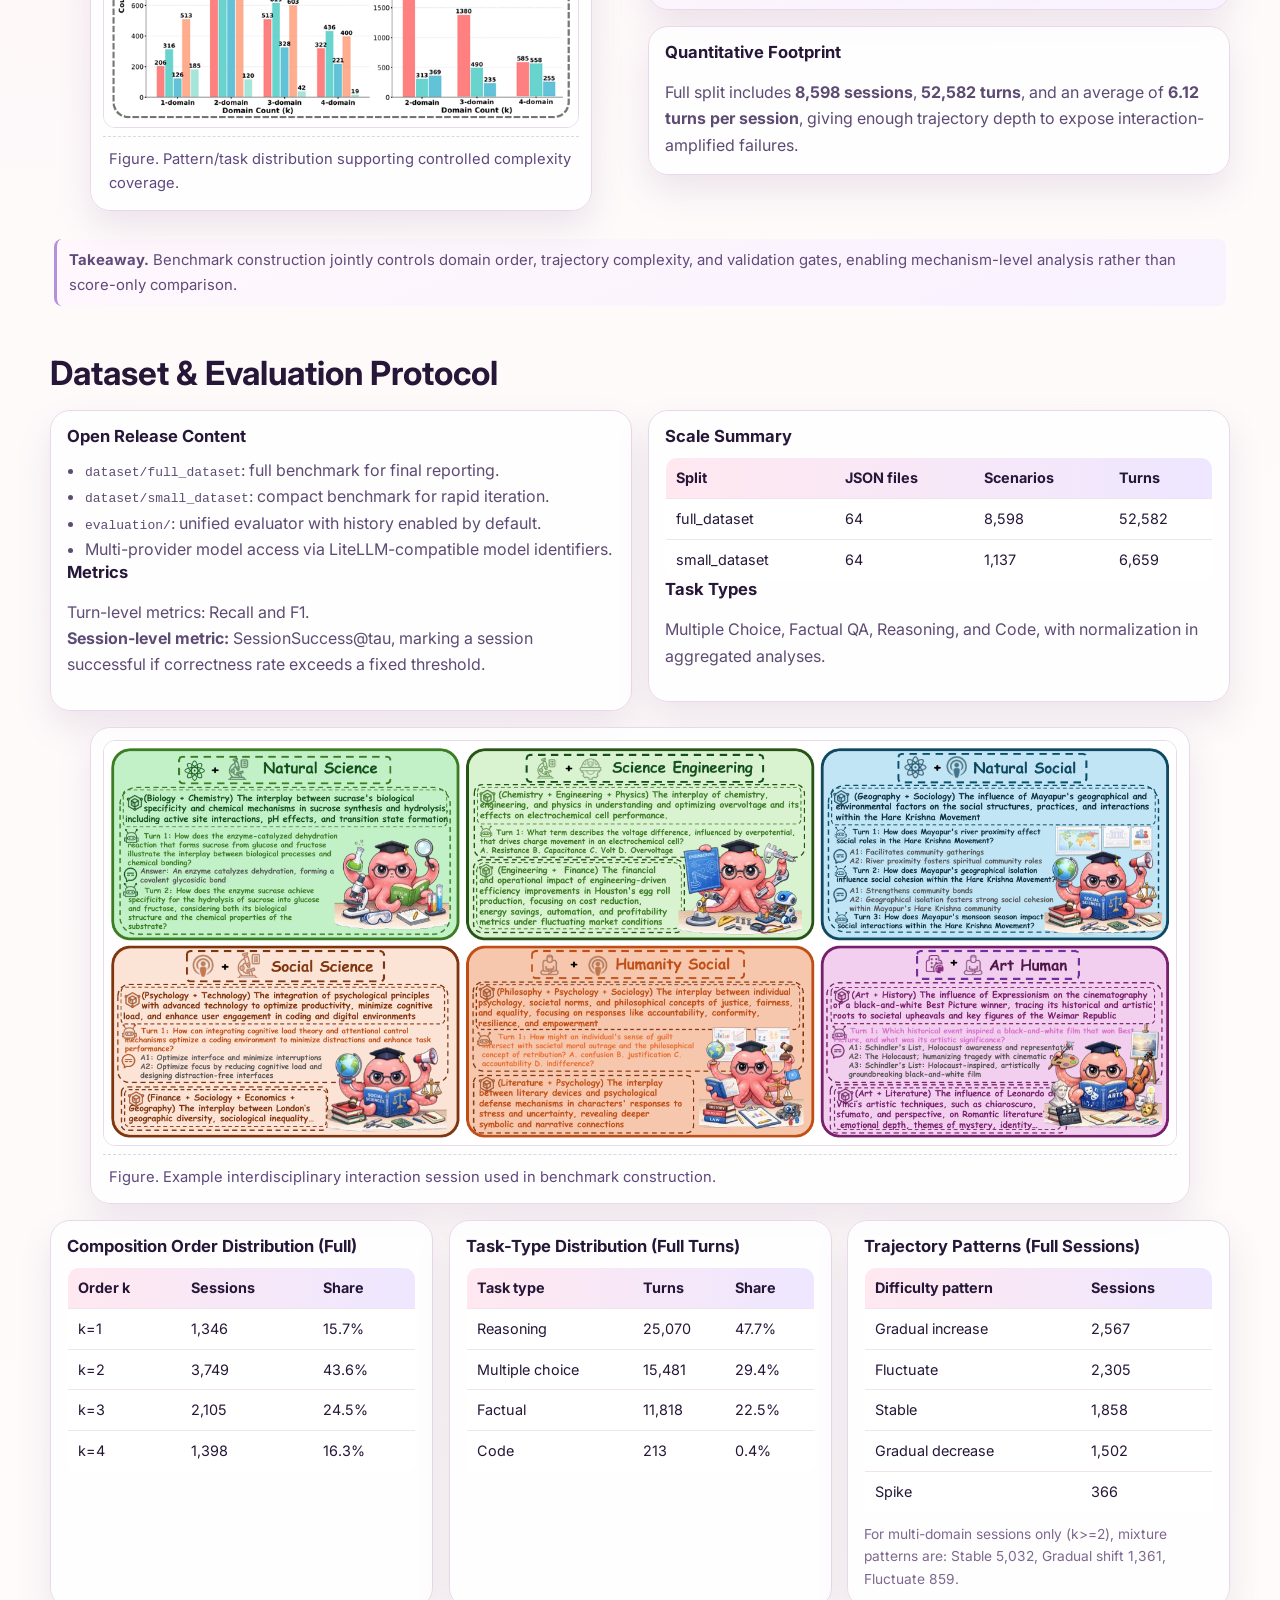
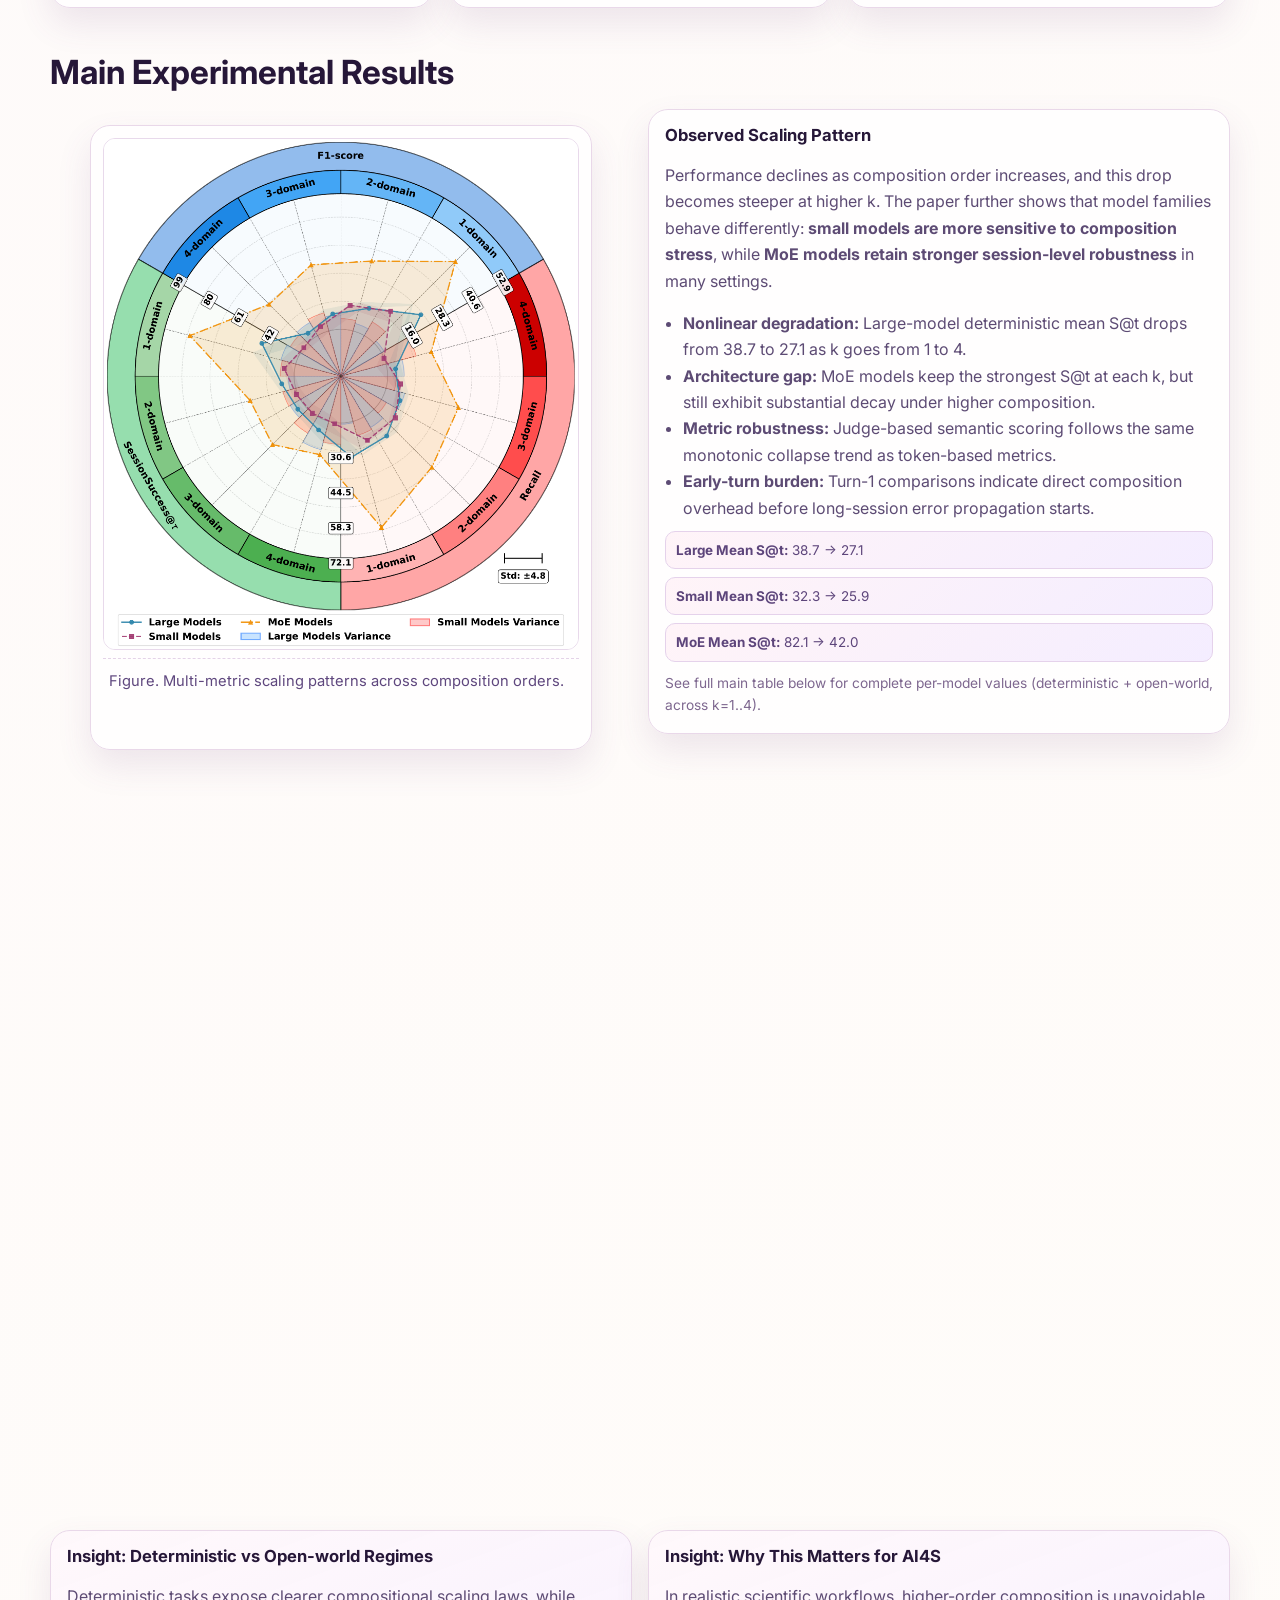
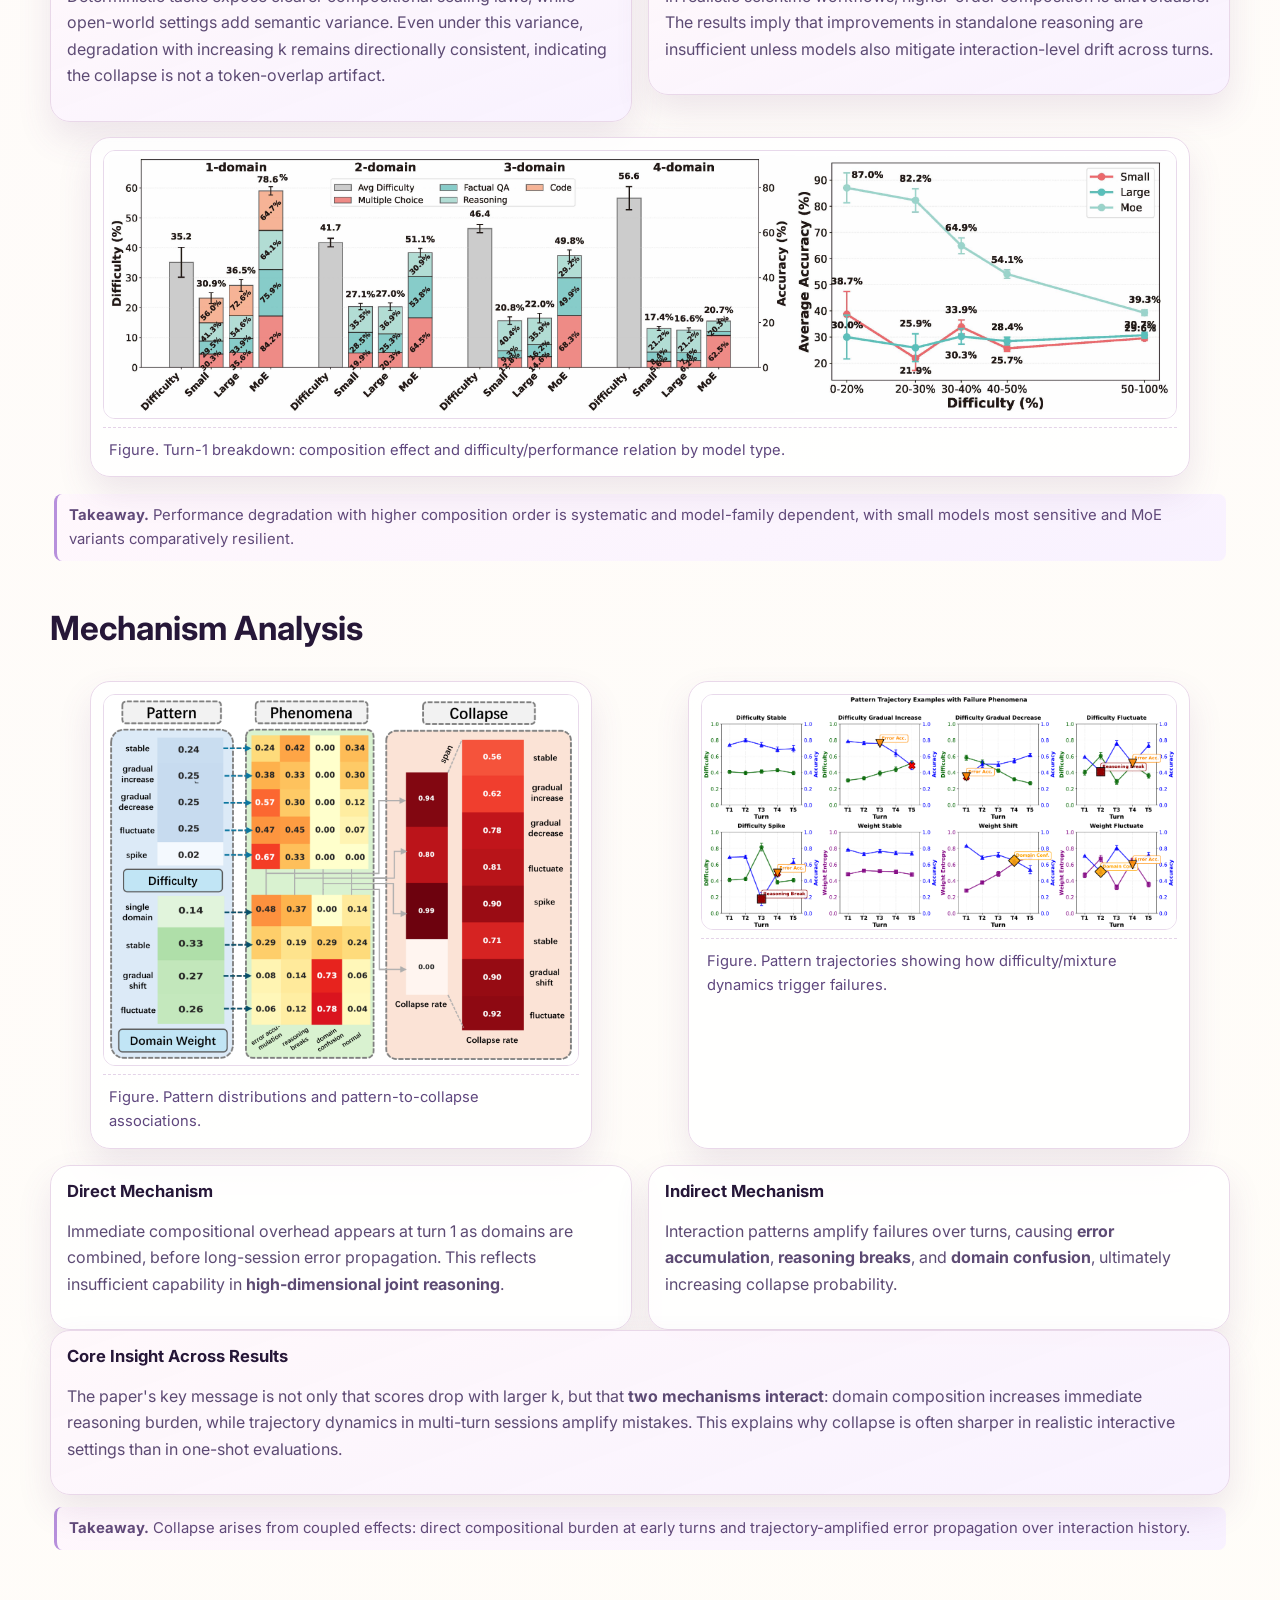
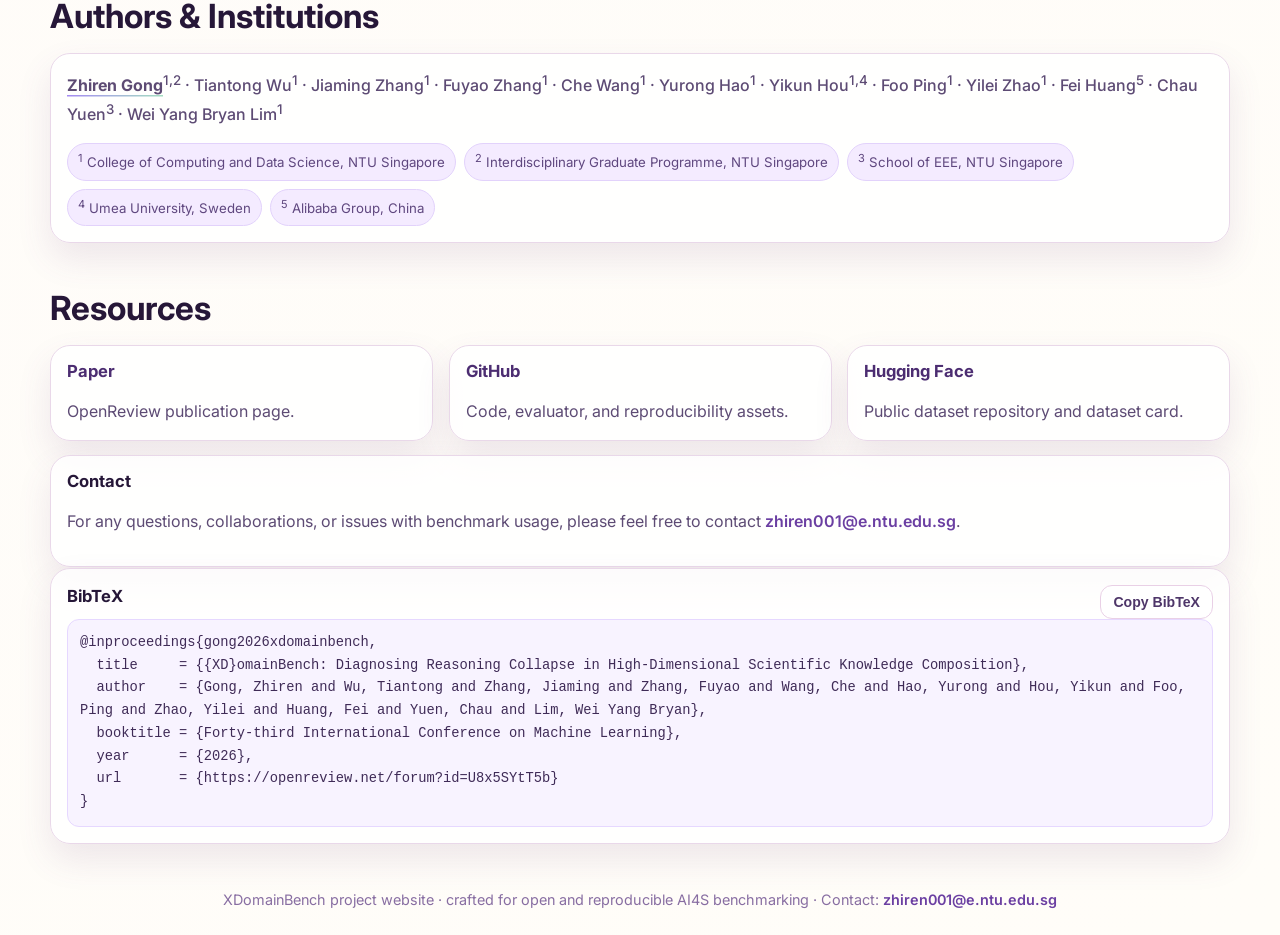
==== commit 1b4403c4: "Add live composition-collapse figure: raising order k fuses domains and accuracy collapses (illustra" ====
--- a/index.html
+++ b/index.html
@@ -74,6 +74,74 @@
       <article><h3>4</h3><p>task categories</p></article>
       <article><h3>1→4</h3><p>composition orders</p></article>
       <article><h3>6</h3><p>interdisciplinary categories</p></article>
+    </section>
+
+    <section class="container">
+      <style>
+      .xdv{padding:20px 22px;margin:4px 0 8px}
+      .xdv-head{display:flex;align-items:baseline;gap:12px;margin-bottom:16px;flex-wrap:wrap}
+      .xdv-badge{font:700 11px/1 Inter,sans-serif;letter-spacing:.07em;text-transform:uppercase;color:#fff;
+        background:linear-gradient(120deg,var(--rose-strong,#df6f87),var(--violet,#a58bf2));padding:6px 12px;border-radius:999px;flex:none}
+      .xdv-thesis{font:500 14px/1.5 Inter,sans-serif;color:var(--ink-soft,#5d4b74)}
+      .xdv-thesis b{color:var(--ink,#261738);font-weight:700}
+      .xdv-body{display:grid;grid-template-columns:.92fr 1.08fr;gap:20px;align-items:stretch}
+      @media(max-width:760px){.xdv-body{grid-template-columns:1fr}}
+      .xdv-pan{border:1px solid var(--line,#e9d8e9);border-radius:14px;padding:14px 16px;background:#fff;display:flex;flex-direction:column}
+      .xdv-pt{font:700 12.5px/1.3 Inter;color:var(--ink,#261738);margin:0 0 11px;display:flex;align-items:center;gap:8px}
+      .xdv-korder{display:flex;align-items:baseline;gap:9px;margin-bottom:12px}
+      .xdv-korder .kk{font:800 40px/1 'Space Grotesk',Inter,sans-serif;color:var(--violet,#a58bf2);font-variant-numeric:tabular-nums;letter-spacing:-.02em}
+      .xdv-korder .kl{font:600 11px/1.3 Inter;color:var(--ink-soft,#5d4b74)}
+      .xdv-chips{display:flex;flex-direction:column;gap:7px;margin-top:auto}
+      .xdv-chip{display:flex;align-items:center;gap:9px;border:1px solid var(--line,#e9d8e9);border-radius:10px;padding:8px 11px;
+        background:#faf6fb;transition:all .5s cubic-bezier(.2,.7,.2,1);opacity:.4}
+      .xdv-chip .dt{width:9px;height:9px;border-radius:50%;background:#cbb6cf;flex:none;transition:background .5s}
+      .xdv-chip .nm{font:700 12px/1 Inter;color:var(--ink,#261738)}
+      .xdv-chip .tp{margin-left:auto;font:600 9.5px/1 Inter;color:var(--ink-soft,#5d4b74);text-transform:uppercase;letter-spacing:.04em}
+      .xdv-chip.on{opacity:1;border-color:color-mix(in srgb,var(--violet,#a58bf2) 45%,var(--line,#e9d8e9));background:color-mix(in srgb,var(--violet,#a58bf2) 8%,#fff)}
+      .xdv-chip.on .dt{background:var(--violet,#a58bf2)}
+      .xdv-task{margin-top:11px;font:600 11px/1.4 Inter;color:var(--ink-soft,#5d4b74)}
+      .xdv-task b{color:var(--ink,#261738)}
+      .xdv-curvewrap{position:relative;margin-top:auto}
+      .xdv-gauge{display:flex;align-items:baseline;gap:8px;margin-bottom:8px}
+      .xdv-gauge .gv{font:800 34px/1 'Space Grotesk',Inter,sans-serif;font-variant-numeric:tabular-nums;transition:color .5s;letter-spacing:-.02em}
+      .xdv-gauge .gl{font:600 11px/1.3 Inter;color:var(--ink-soft,#5d4b74)}
+      .xdv-illus{font:600 9px/1 Inter;letter-spacing:.05em;text-transform:uppercase;color:#b9a7bd;border:1px solid var(--line,#e9d8e9);border-radius:6px;padding:3px 6px;margin-left:auto}
+      .xdv-curve{width:100%;height:auto;display:block}
+      .xdv-stats{display:grid;grid-template-columns:repeat(4,1fr);gap:10px;margin-top:16px}
+      @media(max-width:640px){.xdv-stats{grid-template-columns:1fr 1fr}}
+      .xdv-stat{border:1px solid var(--line,#e9d8e9);border-radius:12px;padding:11px 10px;text-align:center;background:#fff}
+      .xdv-stat .big{font:800 19px/1.05 'Space Grotesk',Inter,sans-serif;color:var(--ink,#261738);font-variant-numeric:tabular-nums}
+      .xdv-stat .big .v{color:var(--violet,#a58bf2)}
+      .xdv-stat .lab{font:600 10px/1.3 Inter;color:var(--ink-soft,#5d4b74);margin-top:5px}
+      .xdv-cap{margin:15px 2px 0;color:var(--ink-soft,#5d4b74);font-size:13px;line-height:1.65}
+      .xdv-cap b{color:var(--ink,#261738)}
+      </style>
+      <figure class="card figure-card xdv" aria-label="Live demonstration of reasoning collapse under composition order">
+        <div class="xdv-head"><span class="xdv-badge">XDomainBench · live</span>
+          <span class="xdv-thesis">One domain at a time, strong models are fine. XDomainBench raises the <b>composition order k</b> &mdash; fusing more scientific domains into a single interactive session &mdash; and pins down exactly where <b>joint reasoning collapses</b>.</span></div>
+        <div class="xdv-body">
+          <div class="xdv-pan">
+            <p class="xdv-pt">Compose the session</p>
+            <div class="xdv-korder"><span class="kk" id="xdvK">1</span><span class="kl">composition<br>order k</span></div>
+            <div class="xdv-chips" id="xdvChips"></div>
+            <div class="xdv-task">task category: <b id="xdvTask">cross-domain QA</b></div>
+          </div>
+          <div class="xdv-pan">
+            <p class="xdv-pt">Accuracy collapses with order <span class="xdv-illus">illustrative trend</span></p>
+            <div class="xdv-curvewrap">
+              <div class="xdv-gauge"><span class="gv" id="xdvGv">—</span><span class="gl">accuracy, relative to<br>single-domain</span></div>
+              <svg class="xdv-curve" id="xdvCurve" viewBox="0 0 280 150"></svg>
+            </div>
+          </div>
+        </div>
+        <div class="xdv-stats">
+          <div class="xdv-stat"><div class="big"><span class="v">20</span></div><div class="lab">scientific domains</div></div>
+          <div class="xdv-stat"><div class="big"><span class="v">1&rarr;4</span></div><div class="lab">composition orders</div></div>
+          <div class="xdv-stat"><div class="big"><span class="v">8,598</span></div><div class="lab">interactive sessions</div></div>
+          <div class="xdv-stat"><div class="big">monotonic</div><div class="lab">collapse under token & judge metrics</div></div>
+        </div>
+        <p class="xdv-cap">Composition order turns a diffuse failure into a <b>measurable axis</b>: as domains are fused, accuracy falls monotonically, driven by <b>direct difficulty growth</b> and <b>interaction-amplified</b> error accumulation, reasoning breaks, and domain confusion.</p>
+      </figure>
     </section>
 
     <section id="abstract" class="container section">
@@ -467,6 +535,58 @@
     <img id="lightboxImg" src="" alt="Expanded figure preview">
   </div>
 
+  <script>
+  /* XDomainBench live: raise the composition order k; accuracy collapses monotonically.
+     Curve/gauge are illustrative of the finding; domain counts/sessions are real. */
+  (function(){
+    var curve=document.getElementById('xdvCurve'); if(!curve) return;
+    var kEl=document.getElementById('xdvK'), gv=document.getElementById('xdvGv'),
+        chipsEl=document.getElementById('xdvChips'), taskEl=document.getElementById('xdvTask');
+    var DOM=[{n:'Physics',t:'mechanics'},{n:'Chemistry',t:'kinetics'},{n:'Biology',t:'metabolism'},{n:'Materials',t:'properties'}];
+    var TASK=['cross-domain QA','multi-step derivation','design & synthesis','interactive planning'];
+    var ACC=[1.00,0.78,0.57,0.38];
+    DOM.forEach(function(d){var c=document.createElement('div');c.className='xdv-chip';
+      c.innerHTML='<span class="dt"></span><span class="nm">'+d.n+'</span><span class="tp">'+d.t+'</span>';chipsEl.appendChild(c);});
+    var chips=chipsEl.querySelectorAll('.xdv-chip');
+    function X(k){return 24+(k-1)/3*244;} function Y(a){return 118-a*102;}
+    function col(a){return a>=0.8?'#2bb673':(a>=0.52?'#e0a52e':'#df6f87');}
+    var pts=ACC.map(function(a,i){return X(i+1).toFixed(1)+' '+Y(a).toFixed(1);});
+    var line='M '+pts.join(' L ');
+    var area='M '+X(1).toFixed(1)+' 118 L '+pts.join(' L ')+' L '+X(4).toFixed(1)+' 118 Z';
+    var axis=''; for(var kk=1;kk<=4;kk++){axis+='<text x="'+X(kk).toFixed(1)+'" y="140" text-anchor="middle" font-family="Inter,sans-serif" font-size="10" font-weight="700" fill="#8a7a93">k='+kk+'</text>';}
+    curve.innerHTML=
+      '<defs><linearGradient id="xdvA" x1="0" y1="0" x2="0" y2="1">'
+      +'<stop offset="0" stop-color="#a58bf2" stop-opacity=".22"/><stop offset="1" stop-color="#a58bf2" stop-opacity="0"/></linearGradient></defs>'
+      +'<line x1="24" y1="118" x2="268" y2="118" stroke="#e9d8e9" stroke-width="1.5"/>'
+      +'<path d="'+area+'" fill="url(#xdvA)"/>'
+      +'<path d="'+line+'" fill="none" stroke="#cbb6cf" stroke-width="2" stroke-linecap="round" stroke-linejoin="round" stroke-dasharray="3 3"/>'
+      +'<path id="xdvProg" d="'+line+'" fill="none" stroke="#a58bf2" stroke-width="3" stroke-linecap="round" stroke-linejoin="round"/>'
+      +'<line id="xdvMk" x1="0" y1="16" x2="0" y2="118" stroke="#df6f87" stroke-width="1.3" stroke-dasharray="3 3" opacity="0"/>'
+      +'<circle id="xdvDot" r="5.5" fill="#2bb673" stroke="#fff" stroke-width="2"/>'
+      +axis;
+    var prog=document.getElementById('xdvProg'), dot=document.getElementById('xdvDot'), mk=document.getElementById('xdvMk');
+    var total=prog.getTotalLength(); prog.style.strokeDasharray=total; prog.style.transition='stroke-dashoffset .8s cubic-bezier(.2,.7,.2,1)';
+    dot.style.transition='cx .8s cubic-bezier(.2,.7,.2,1),cy .8s cubic-bezier(.2,.7,.2,1),fill .5s';
+    function setK(k){
+      kEl.textContent=k;
+      chips.forEach(function(c,i){c.classList.toggle('on',i<k);});
+      taskEl.textContent=TASK[k-1];
+      var a=ACC[k-1]; gv.textContent=Math.round(a*100)+'%'; gv.style.color=col(a);
+      var x=X(k),y=Y(a); dot.setAttribute('cx',x.toFixed(1));dot.setAttribute('cy',y.toFixed(1));dot.setAttribute('fill',col(a));
+      mk.setAttribute('x1',x.toFixed(1));mk.setAttribute('x2',x.toFixed(1));mk.setAttribute('opacity',k>1?'.5':'0');
+      prog.style.strokeDashoffset=(total*(1-(k-1)/3)).toFixed(1);
+    }
+    var reduce=false; try{reduce=matchMedia('(prefers-reduced-motion:reduce)').matches;}catch(e){}
+    if(reduce){ setK(4); return; }
+    var k=1, started=false;
+    function tick(){ setK(k); k=k%4+1; setTimeout(tick, k===1?2800:1800); }
+    function start(){ if(started)return; started=true; tick(); }
+    if('IntersectionObserver' in window){
+      var io=new IntersectionObserver(function(e){e.forEach(function(en){if(en.isIntersecting){start();io.disconnect();}});},{threshold:.3});
+      io.observe(curve);
+    } else start();
+  })();
+  </script>
   <script src="./script.js"></script>
   <script src="./enhance.js"></script>
 </body>
